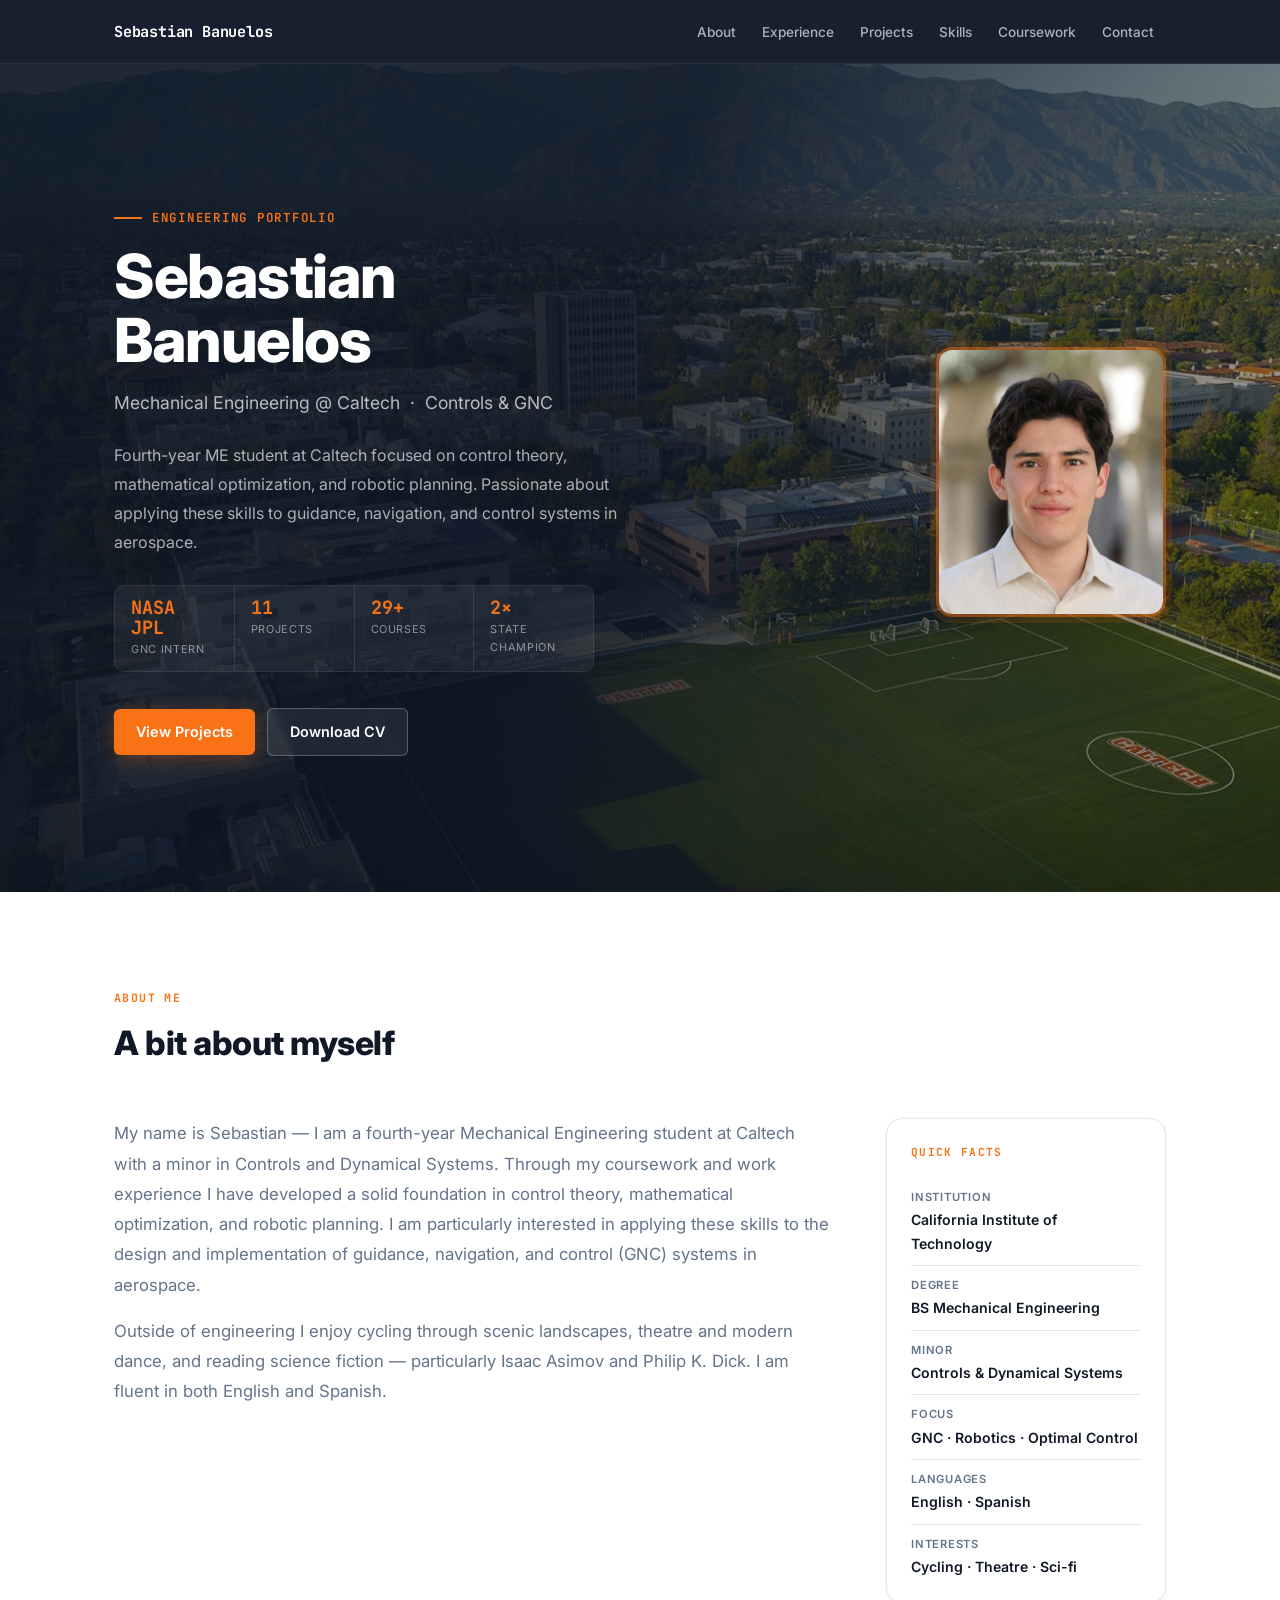
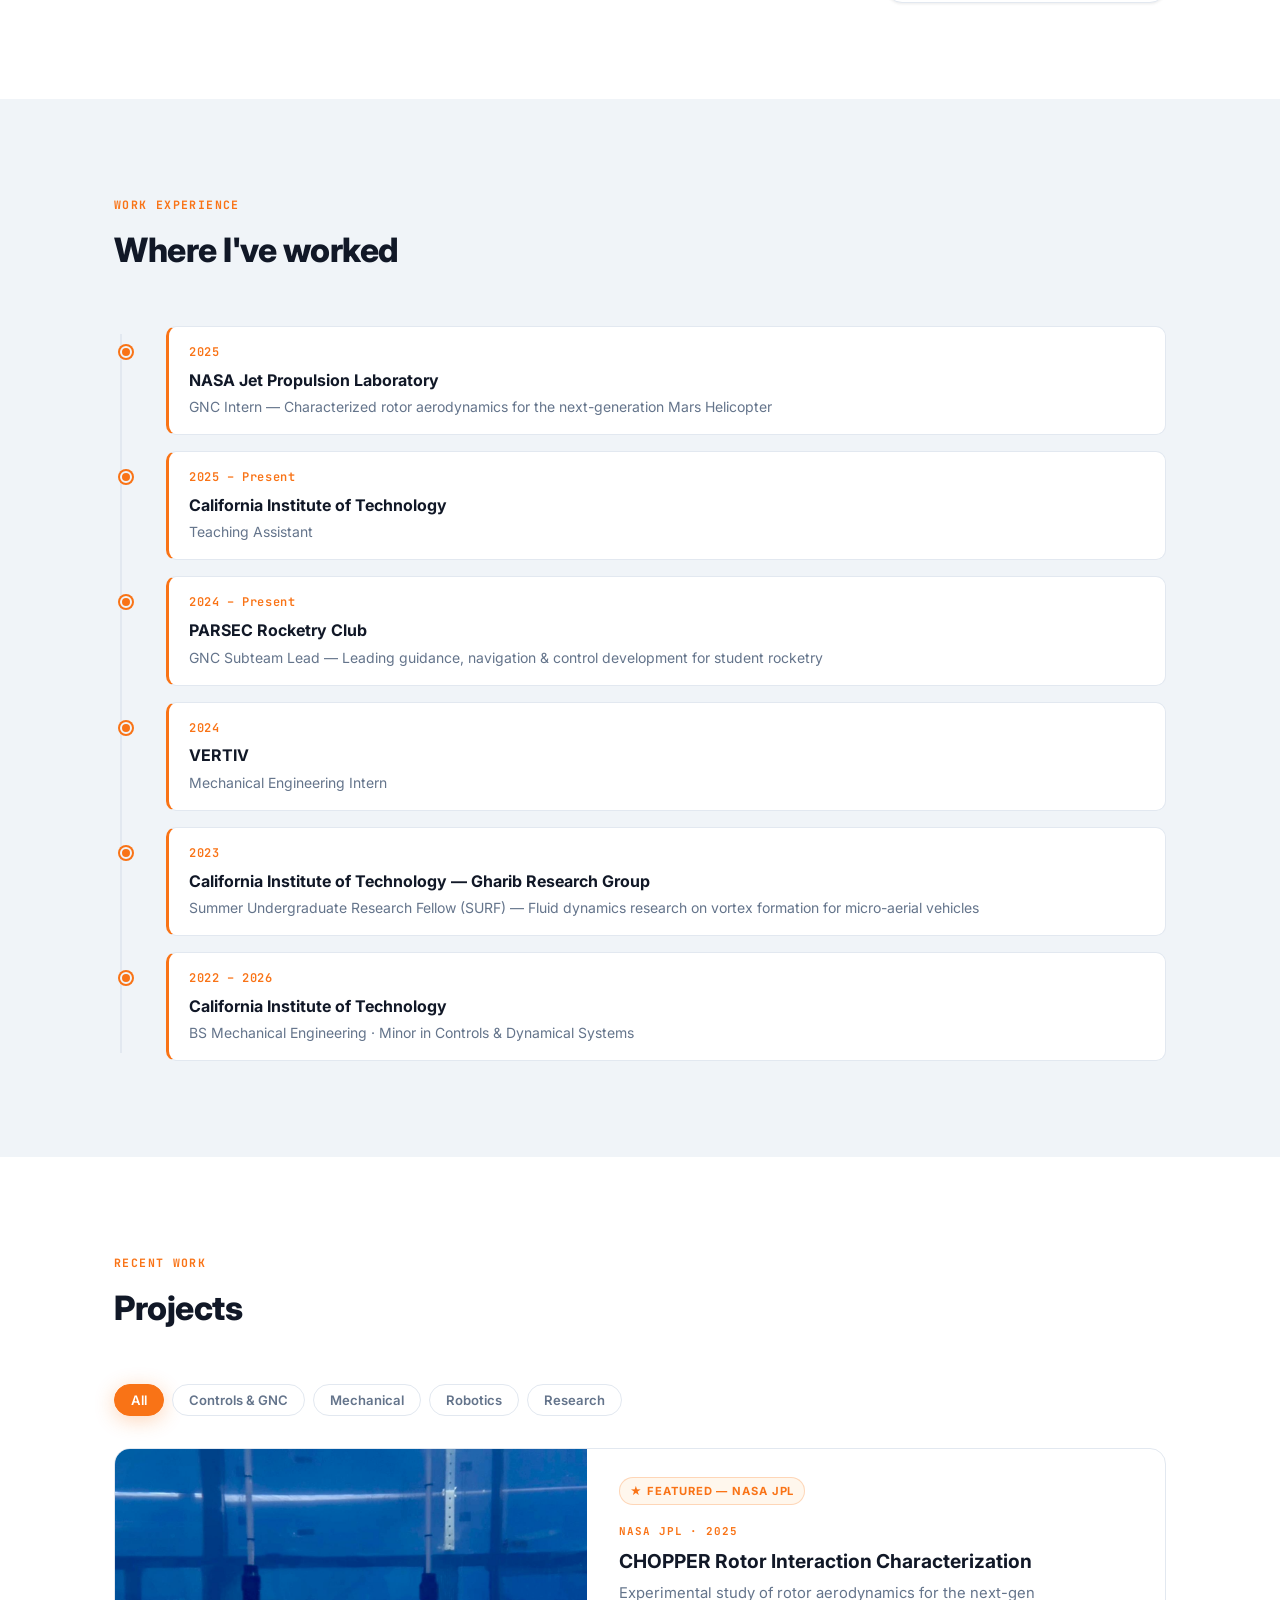
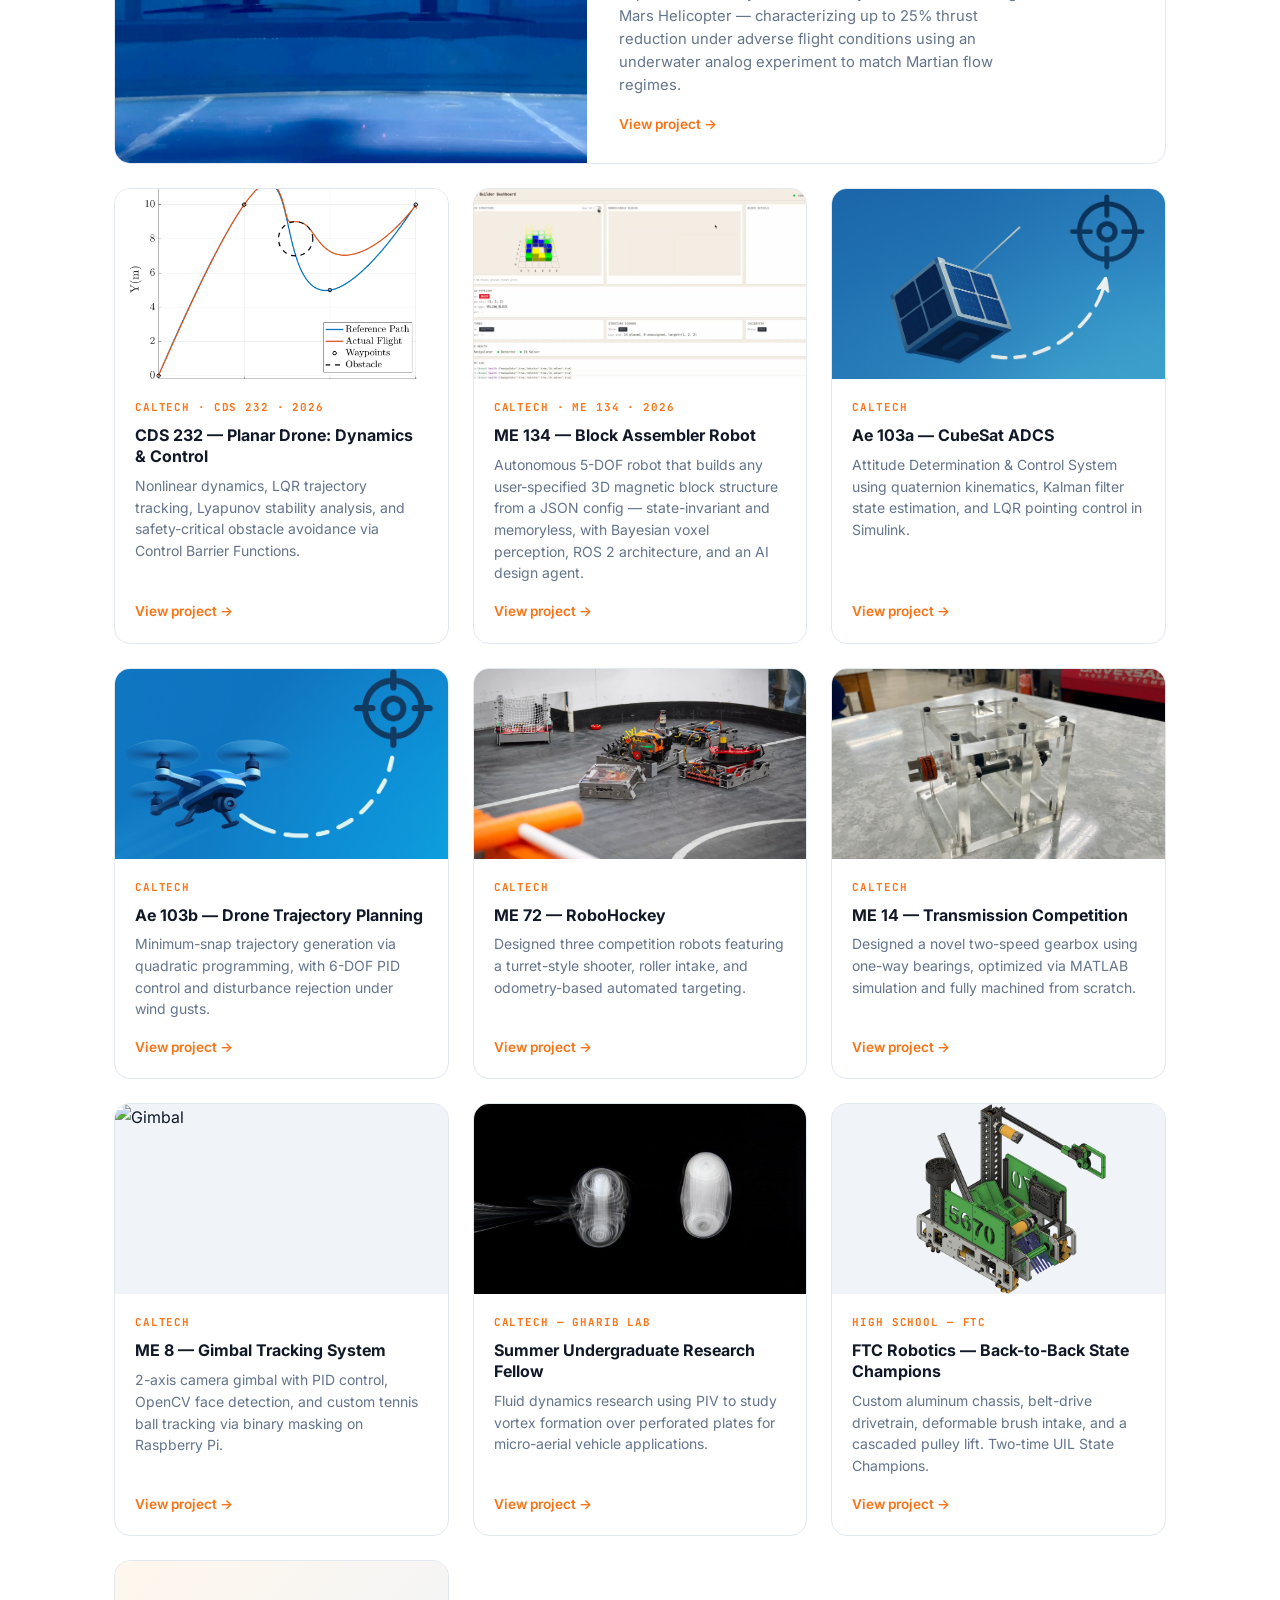
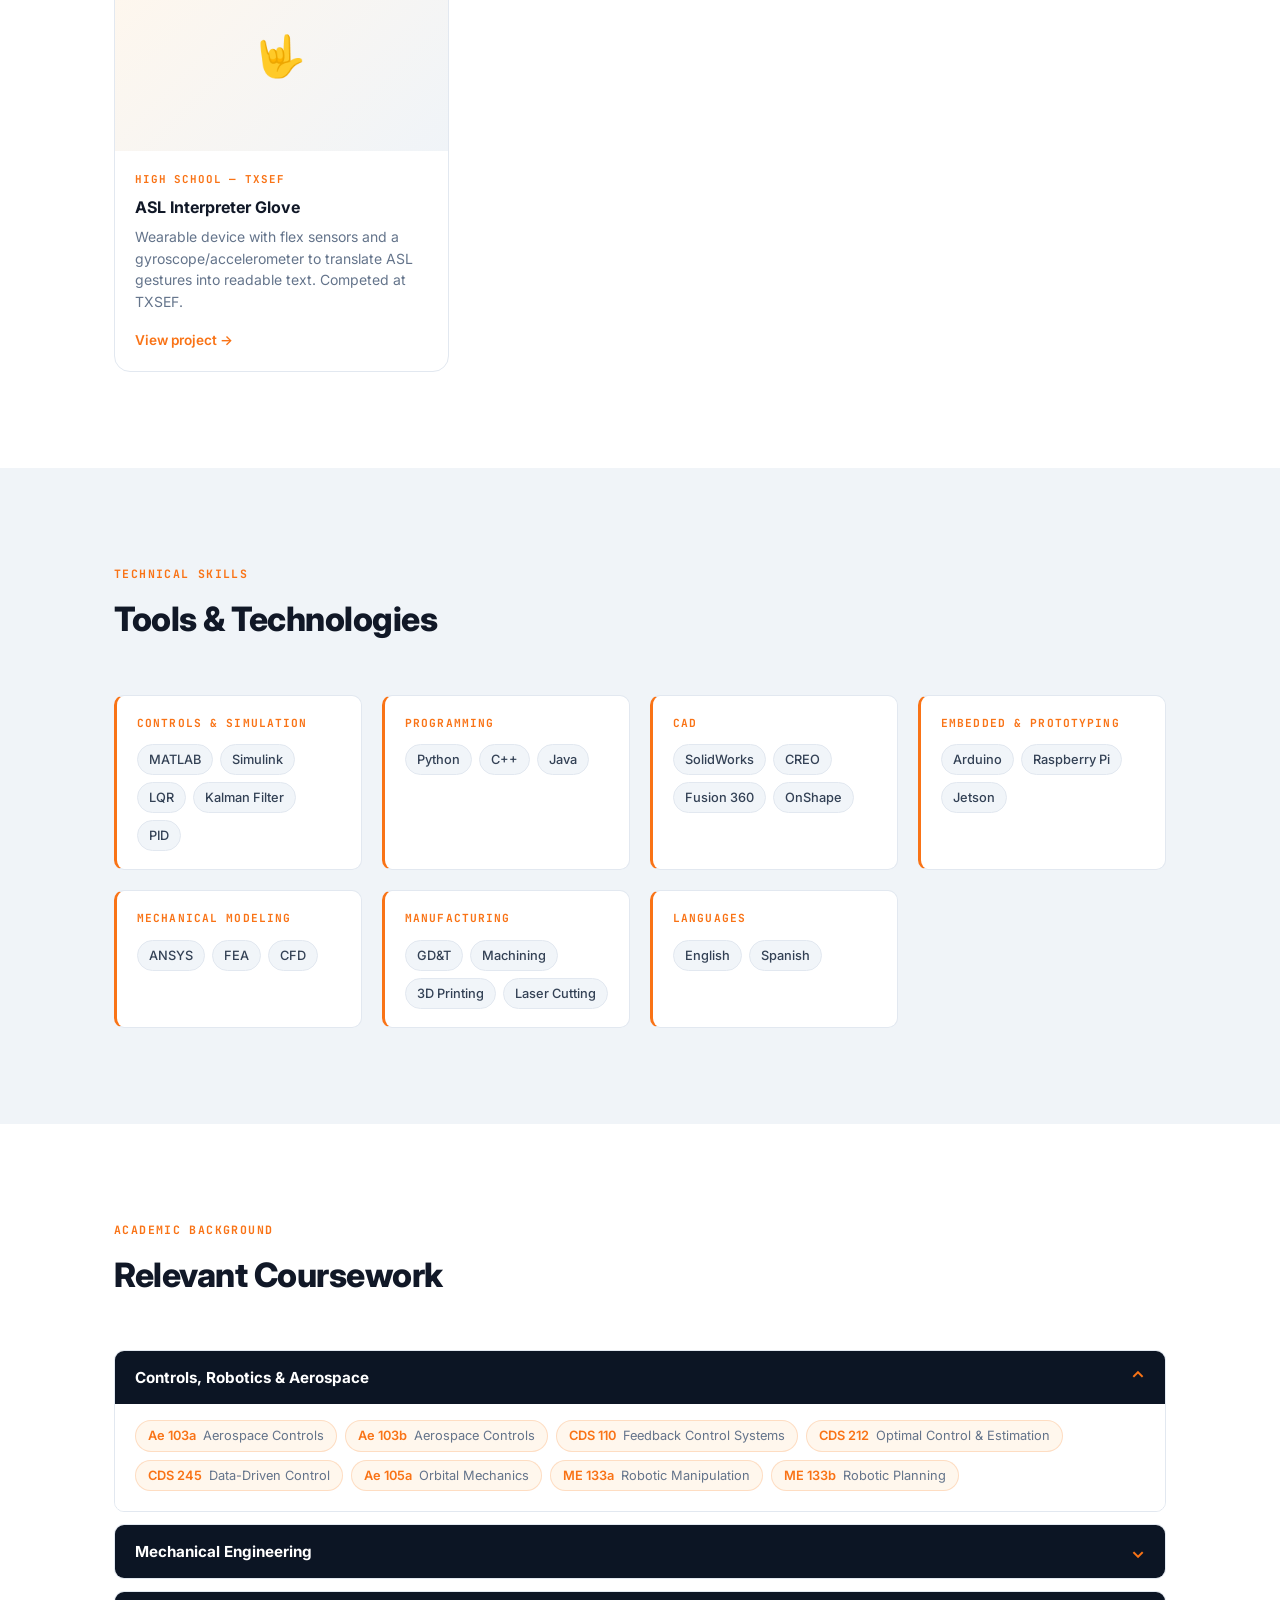
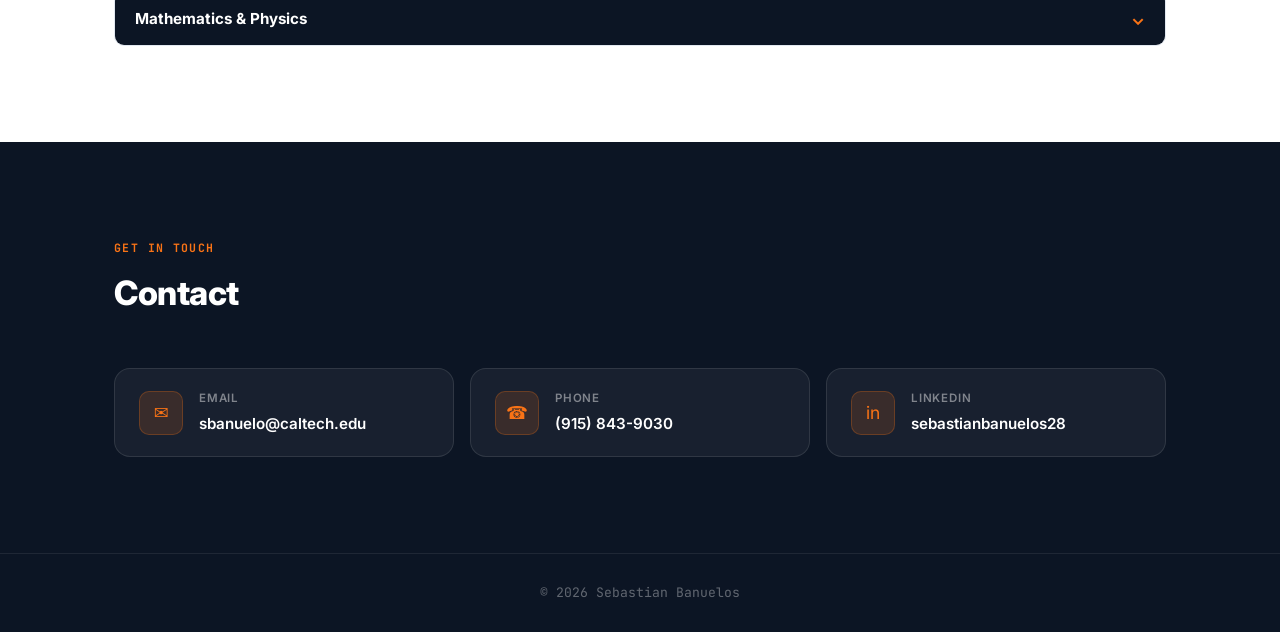
==== index.html @ df79b6dc "initial commit" ====
<!DOCTYPE html>
<html lang="en">
<head>
  <meta charset="UTF-8" />
  <meta name="viewport" content="width=device-width, initial-scale=1.0" />
  <title>Sebastian Banuelos — Engineering Portfolio</title>
  <link rel="preconnect" href="https://fonts.googleapis.com" />
  <link rel="preconnect" href="https://fonts.gstatic.com" crossorigin />
  <link href="https://fonts.googleapis.com/css2?family=Inter:wght@400;500;600;700;800&family=JetBrains+Mono:wght@400;600;700&display=swap" rel="stylesheet" />
  <link rel="stylesheet" href="css/style.css" />
</head>
<body>

  <!-- ======================================================
       NAV
  ======================================================= -->
  <nav class="nav">
    <div class="nav__inner">
      <a href="#hero" class="nav__logo">Sebastian Banuelos</a>
      <ul class="nav__links">
        <li><a href="#about">About</a></li>
        <li><a href="#experience">Experience</a></li>
        <li><a href="#projects">Projects</a></li>
        <li><a href="#skills">Skills</a></li>
        <li><a href="#coursework">Coursework</a></li>
        <li><a href="#contact">Contact</a></li>
      </ul>
      <button class="nav__hamburger" aria-label="Toggle menu">
        <span></span><span></span><span></span>
      </button>
    </div>
  </nav>

  <!-- ======================================================
       HERO
  ======================================================= -->
  <section id="hero" class="hero">
    <div class="container">
      <div class="hero__inner">
        <div class="hero__text">
          <p class="hero__greeting">Engineering Portfolio</p>
          <h1 class="hero__name">Sebastian<br>Banuelos</h1>
          <p class="hero__title">Mechanical Engineering @ Caltech &nbsp;·&nbsp; Controls &amp; GNC</p>
          <p class="hero__bio">
            Fourth-year ME student at Caltech focused on control theory, mathematical
            optimization, and robotic planning. Passionate about applying these skills
            to guidance, navigation, and control systems in aerospace.
          </p>
          <div class="hero__stats">
            <div class="hero__stat">
              <div class="hero__stat-value">NASA JPL</div>
              <div class="hero__stat-label">GNC Intern</div>
            </div>
            <div class="hero__stat">
              <div class="hero__stat-value">11</div>
              <div class="hero__stat-label">Projects</div>
            </div>
            <div class="hero__stat">
              <div class="hero__stat-value">29+</div>
              <div class="hero__stat-label">Courses</div>
            </div>
            <div class="hero__stat">
              <div class="hero__stat-value">2×</div>
              <div class="hero__stat-label">State Champion</div>
            </div>
          </div>
          <div class="hero__actions">
            <a href="#projects" class="btn btn--primary">View Projects</a>
            <a href="assets/Sebastian_Banuelos_CV.pdf" class="btn btn--outline" target="_blank">Download CV</a>
          </div>
        </div>
        <div class="hero__photo">
          <img src="assets/profile.png" alt="Sebastian Banuelos" />
        </div>
      </div>
    </div>
  </section>

  <!-- ======================================================
       ABOUT
  ======================================================= -->
  <section id="about">
    <div class="container">
      <p class="section-label">About Me</p>
      <h2 class="section-title">A bit about myself</h2>
      <div class="about__inner reveal">
        <div class="about__bio">
          <p>
            My name is Sebastian — I am a fourth-year Mechanical Engineering student at
            Caltech with a minor in Controls and Dynamical Systems. Through my coursework
            and work experience I have developed a solid foundation in control theory,
            mathematical optimization, and robotic planning. I am particularly interested
            in applying these skills to the design and implementation of guidance, navigation,
            and control (GNC) systems in aerospace.
          </p>
          <p>
            Outside of engineering I enjoy cycling through scenic landscapes, theatre and
            modern dance, and reading science fiction — particularly Isaac Asimov and Philip K. Dick.
            I am fluent in both English and Spanish.
          </p>
        </div>
        <div class="about__facts">
          <div class="about__facts-title">Quick Facts</div>
          <div class="about__fact">
            <div class="about__fact-label">Institution</div>
            <div class="about__fact-value">California Institute of Technology</div>
          </div>
          <div class="about__fact">
            <div class="about__fact-label">Degree</div>
            <div class="about__fact-value">BS Mechanical Engineering</div>
          </div>
          <div class="about__fact">
            <div class="about__fact-label">Minor</div>
            <div class="about__fact-value">Controls &amp; Dynamical Systems</div>
          </div>
          <div class="about__fact">
            <div class="about__fact-label">Focus</div>
            <div class="about__fact-value">GNC · Robotics · Optimal Control</div>
          </div>
          <div class="about__fact">
            <div class="about__fact-label">Languages</div>
            <div class="about__fact-value">English · Spanish</div>
          </div>
          <div class="about__fact">
            <div class="about__fact-label">Interests</div>
            <div class="about__fact-value">Cycling · Theatre · Sci-fi</div>
          </div>
        </div>
      </div>
    </div>
  </section>

  <!-- ======================================================
       EXPERIENCE
  ======================================================= -->
  <section id="experience">
    <div class="container">
      <p class="section-label">Work Experience</p>
      <h2 class="section-title">Where I've worked</h2>
      <div class="timeline">

        <div class="timeline__item reveal">
          <div class="timeline__dot"></div>
          <div class="timeline__card">
            <div class="timeline__date">2025</div>
            <div class="timeline__company">NASA Jet Propulsion Laboratory</div>
            <div class="timeline__role">GNC Intern — Characterized rotor aerodynamics for the next-generation Mars Helicopter</div>
          </div>
        </div>

        <div class="timeline__item reveal">
          <div class="timeline__dot"></div>
          <div class="timeline__card">
            <div class="timeline__date">2025 – Present</div>
            <div class="timeline__company">California Institute of Technology</div>
            <div class="timeline__role">Teaching Assistant</div>
          </div>
        </div>

        <div class="timeline__item reveal">
          <div class="timeline__dot"></div>
          <div class="timeline__card">
            <div class="timeline__date">2024 – Present</div>
            <div class="timeline__company">PARSEC Rocketry Club</div>
            <div class="timeline__role">GNC Subteam Lead — Leading guidance, navigation &amp; control development for student rocketry</div>
          </div>
        </div>

        <div class="timeline__item reveal">
          <div class="timeline__dot"></div>
          <div class="timeline__card">
            <div class="timeline__date">2024</div>
            <div class="timeline__company">VERTIV</div>
            <div class="timeline__role">Mechanical Engineering Intern</div>
          </div>
        </div>

        <div class="timeline__item reveal">
          <div class="timeline__dot"></div>
          <div class="timeline__card">
            <div class="timeline__date">2023</div>
            <div class="timeline__company">California Institute of Technology — Gharib Research Group</div>
            <div class="timeline__role">Summer Undergraduate Research Fellow (SURF) — Fluid dynamics research on vortex formation for micro-aerial vehicles</div>
          </div>
        </div>

        <div class="timeline__item reveal">
          <div class="timeline__dot"></div>
          <div class="timeline__card">
            <div class="timeline__date">2022 – 2026</div>
            <div class="timeline__company">California Institute of Technology</div>
            <div class="timeline__role">BS Mechanical Engineering · Minor in Controls &amp; Dynamical Systems</div>
          </div>
        </div>

      </div>
    </div>
  </section>

  <!-- ======================================================
       PROJECTS
  ======================================================= -->
  <section id="projects">
    <div class="container">
      <p class="section-label">Recent Work</p>
      <h2 class="section-title">Projects</h2>

      <div class="tabs">
        <button class="tab-btn active" data-filter="all">All</button>
        <button class="tab-btn" data-filter="controls">Controls &amp; GNC</button>
        <button class="tab-btn" data-filter="mechanical">Mechanical</button>
        <button class="tab-btn" data-filter="robotics">Robotics</button>
        <button class="tab-btn" data-filter="research">Research</button>
      </div>

      <div class="projects-grid">

        <!-- Featured -->
        <a href="projects/chopper.html" class="card card--featured reveal" data-category="controls">
          <img class="card__cover" src="assets/projects/chopper/WhatsApp_Image_2025-10-01_at_7.41.45_PM.jpeg" alt="CHOPPER" />
          <div class="card__body">
            <div class="card__badge">★ Featured — NASA JPL</div>
            <span class="card__tag">NASA JPL · 2025</span>
            <div class="card__title">CHOPPER Rotor Interaction Characterization</div>
            <div class="card__desc">Experimental study of rotor aerodynamics for the next-gen Mars Helicopter — characterizing up to 25% thrust reduction under adverse flight conditions using an underwater analog experiment to match Martian flow regimes.</div>
            <div class="card__arrow">View project →</div>
          </div>
        </a>

        <a href="projects/cds232.html" class="card reveal" data-category="controls">
          <img class="card__cover" src="assets/CDS%20232%20Report/figures/cp4/Barrier1.png" alt="CBF Obstacle Avoidance" />
          <div class="card__body">
            <span class="card__tag">Caltech · CDS 232 · 2026</span>
            <div class="card__title">CDS 232 — Planar Drone: Dynamics &amp; Control</div>
            <div class="card__desc">Nonlinear dynamics, LQR trajectory tracking, Lyapunov stability analysis, and safety-critical obstacle avoidance via Control Barrier Functions.</div>
            <div class="card__arrow">View project →</div>
          </div>
        </a>

        <a href="projects/me134.html" class="card reveal" data-category="controls robotics">
          <img class="card__cover" src="assets/projects/me134/dashboard.png" alt="Block Assembler Robot" />
          <div class="card__body">
            <span class="card__tag">Caltech · ME 134 · 2026</span>
            <div class="card__title">ME 134 — Block Assembler Robot</div>
            <div class="card__desc">Autonomous 5-DOF robot that builds any user-specified 3D magnetic block structure from a JSON config — state-invariant and memoryless, with Bayesian voxel perception, ROS 2 architecture, and an AI design agent.</div>
            <div class="card__arrow">View project →</div>
          </div>
        </a>

        <a href="projects/ae103a.html" class="card reveal" data-category="controls">
          <img class="card__cover" src="assets/projects/ae103a/image.png" alt="CubeSat ADCS" />
          <div class="card__body">
            <span class="card__tag">Caltech</span>
            <div class="card__title">Ae 103a — CubeSat ADCS</div>
            <div class="card__desc">Attitude Determination &amp; Control System using quaternion kinematics, Kalman filter state estimation, and LQR pointing control in Simulink.</div>
            <div class="card__arrow">View project →</div>
          </div>
        </a>

        <a href="projects/ae103b.html" class="card reveal" data-category="controls">
          <img class="card__cover" src="assets/projects/ae103b/image.png" alt="Drone Trajectory" />
          <div class="card__body">
            <span class="card__tag">Caltech</span>
            <div class="card__title">Ae 103b — Drone Trajectory Planning</div>
            <div class="card__desc">Minimum-snap trajectory generation via quadratic programming, with 6-DOF PID control and disturbance rejection under wind gusts.</div>
            <div class="card__arrow">View project →</div>
          </div>
        </a>

        <a href="projects/me72.html" class="card reveal" data-category="mechanical robotics">
          <img class="card__cover" src="assets/projects/me72/image.png" alt="RoboHockey" />
          <div class="card__body">
            <span class="card__tag">Caltech</span>
            <div class="card__title">ME 72 — RoboHockey</div>
            <div class="card__desc">Designed three competition robots featuring a turret-style shooter, roller intake, and odometry-based automated targeting.</div>
            <div class="card__arrow">View project →</div>
          </div>
        </a>

        <a href="projects/me14.html" class="card reveal" data-category="mechanical">
          <img class="card__cover" src="assets/projects/me14/WhatsApp_Image_2024-09-26_at_7.17.38_PM.jpeg" alt="Transmission" />
          <div class="card__body">
            <span class="card__tag">Caltech</span>
            <div class="card__title">ME 14 — Transmission Competition</div>
            <div class="card__desc">Designed a novel two-speed gearbox using one-way bearings, optimized via MATLAB simulation and fully machined from scratch.</div>
            <div class="card__arrow">View project →</div>
          </div>
        </a>

        <a href="projects/me8.html" class="card reveal" data-category="robotics controls">
          <img class="card__cover" src="assets/projects/me8/image.png" alt="Gimbal" />
          <div class="card__body">
            <span class="card__tag">Caltech</span>
            <div class="card__title">ME 8 — Gimbal Tracking System</div>
            <div class="card__desc">2-axis camera gimbal with PID control, OpenCV face detection, and custom tennis ball tracking via binary masking on Raspberry Pi.</div>
            <div class="card__arrow">View project →</div>
          </div>
        </a>

        <a href="projects/surf.html" class="card reveal" data-category="research controls">
          <img class="card__cover" src="assets/projects/surf/image.png" alt="SURF" />
          <div class="card__body">
            <span class="card__tag">Caltech — Gharib Lab</span>
            <div class="card__title">Summer Undergraduate Research Fellow</div>
            <div class="card__desc">Fluid dynamics research using PIV to study vortex formation over perforated plates for micro-aerial vehicle applications.</div>
            <div class="card__arrow">View project →</div>
          </div>
        </a>

        <a href="projects/ftc.html" class="card reveal" data-category="robotics">
          <img class="card__cover" src="assets/projects/ftc/image.png" alt="FTC Robotics" />
          <div class="card__body">
            <span class="card__tag">High School — FTC</span>
            <div class="card__title">FTC Robotics — Back-to-Back State Champions</div>
            <div class="card__desc">Custom aluminum chassis, belt-drive drivetrain, deformable brush intake, and a cascaded pulley lift. Two-time UIL State Champions.</div>
            <div class="card__arrow">View project →</div>
          </div>
        </a>

        <a href="projects/asl.html" class="card reveal" data-category="robotics research">
          <div class="card__cover--placeholder">🤟</div>
          <div class="card__body">
            <span class="card__tag">High School — TXSEF</span>
            <div class="card__title">ASL Interpreter Glove</div>
            <div class="card__desc">Wearable device with flex sensors and a gyroscope/accelerometer to translate ASL gestures into readable text. Competed at TXSEF.</div>
            <div class="card__arrow">View project →</div>
          </div>
        </a>

      </div>
    </div>
  </section>

  <!-- ======================================================
       SKILLS
  ======================================================= -->
  <section id="skills">
    <div class="container">
      <p class="section-label">Technical Skills</p>
      <h2 class="section-title">Tools &amp; Technologies</h2>
      <div class="skills-grid">

        <div class="skill-group reveal">
          <div class="skill-group__title">Controls &amp; Simulation</div>
          <div class="tags">
            <span class="tag">MATLAB</span>
            <span class="tag">Simulink</span>
            <span class="tag">LQR</span>
            <span class="tag">Kalman Filter</span>
            <span class="tag">PID</span>
          </div>
        </div>

        <div class="skill-group reveal">
          <div class="skill-group__title">Programming</div>
          <div class="tags">
            <span class="tag">Python</span>
            <span class="tag">C++</span>
            <span class="tag">Java</span>
          </div>
        </div>

        <div class="skill-group reveal">
          <div class="skill-group__title">CAD</div>
          <div class="tags">
            <span class="tag">SolidWorks</span>
            <span class="tag">CREO</span>
            <span class="tag">Fusion 360</span>
            <span class="tag">OnShape</span>
          </div>
        </div>

        <div class="skill-group reveal">
          <div class="skill-group__title">Embedded &amp; Prototyping</div>
          <div class="tags">
            <span class="tag">Arduino</span>
            <span class="tag">Raspberry Pi</span>
            <span class="tag">Jetson</span>
          </div>
        </div>

        <div class="skill-group reveal">
          <div class="skill-group__title">Mechanical Modeling</div>
          <div class="tags">
            <span class="tag">ANSYS</span>
            <span class="tag">FEA</span>
            <span class="tag">CFD</span>
          </div>
        </div>

        <div class="skill-group reveal">
          <div class="skill-group__title">Manufacturing</div>
          <div class="tags">
            <span class="tag">GD&amp;T</span>
            <span class="tag">Machining</span>
            <span class="tag">3D Printing</span>
            <span class="tag">Laser Cutting</span>
          </div>
        </div>

        <div class="skill-group reveal">
          <div class="skill-group__title">Languages</div>
          <div class="tags">
            <span class="tag">English</span>
            <span class="tag">Spanish</span>
          </div>
        </div>

      </div>
    </div>
  </section>

  <!-- ======================================================
       COURSEWORK
  ======================================================= -->
  <section id="coursework">
    <div class="container">
      <p class="section-label">Academic Background</p>
      <h2 class="section-title">Relevant Coursework</h2>
      <div class="accordion reveal">

        <div class="accordion__item open">
          <button class="accordion__header">
            Controls, Robotics &amp; Aerospace
            <span class="accordion__icon">&#8964;</span>
          </button>
          <div class="accordion__body">
            <div class="accordion__content">
              <span class="course-pill">Ae 103a <span>Aerospace Controls</span></span>
              <span class="course-pill">Ae 103b <span>Aerospace Controls</span></span>
              <span class="course-pill">CDS 110 <span>Feedback Control Systems</span></span>
              <span class="course-pill">CDS 212 <span>Optimal Control &amp; Estimation</span></span>
              <span class="course-pill">CDS 245 <span>Data-Driven Control</span></span>
              <span class="course-pill">Ae 105a <span>Orbital Mechanics</span></span>
              <span class="course-pill">ME 133a <span>Robotic Manipulation</span></span>
              <span class="course-pill">ME 133b <span>Robotic Planning</span></span>
            </div>
          </div>
        </div>

        <div class="accordion__item">
          <button class="accordion__header">
            Mechanical Engineering
            <span class="accordion__icon">&#8964;</span>
          </button>
          <div class="accordion__body">
            <div class="accordion__content">
              <span class="course-pill">ME 11a <span>Heat Transfer</span></span>
              <span class="course-pill">ME 11b <span>Heat Transfer</span></span>
              <span class="course-pill">ME 11c <span>Fluid Mechanics</span></span>
              <span class="course-pill">ME 12a <span>Statics</span></span>
              <span class="course-pill">ME 12b <span>Mechanics of Materials</span></span>
              <span class="course-pill">ME 12c <span>Dynamics</span></span>
              <span class="course-pill">ME 40 <span>Dimensional &amp; Data Analysis</span></span>
              <span class="course-pill">ME 50a <span>Modeling — FEA</span></span>
              <span class="course-pill">ME 50b <span>Modeling — CFD</span></span>
            </div>
          </div>
        </div>

        <div class="accordion__item">
          <button class="accordion__header">
            Mathematics &amp; Physics
            <span class="accordion__icon">&#8964;</span>
          </button>
          <div class="accordion__body">
            <div class="accordion__content">
              <span class="course-pill">Ma 1a <span>Calculus</span></span>
              <span class="course-pill">Ma 1b <span>Linear Algebra</span></span>
              <span class="course-pill">Ma 1c <span>Multivariable Calculus</span></span>
              <span class="course-pill">Ma 2 <span>Differential Equations</span></span>
              <span class="course-pill">ACM 95a <span>Complex Analysis</span></span>
              <span class="course-pill">ACM 95b <span>Partial Differential Equations</span></span>
              <span class="course-pill">ACM 116 <span>Probability Models</span></span>
              <span class="course-pill">Ph 1a <span>Classical Mechanics</span></span>
              <span class="course-pill">Ph 1b <span>Electricity &amp; Magnetism</span></span>
              <span class="course-pill">Ph 1c <span>Relativity</span></span>
              <span class="course-pill">Ph 2a <span>Waves &amp; Oscillations</span></span>
              <span class="course-pill">Ph 2b <span>Quantum Mechanics</span></span>
            </div>
          </div>
        </div>

      </div>
    </div>
  </section>

  <!-- ======================================================
       CONTACT
  ======================================================= -->
  <section id="contact" class="section--dark">
    <div class="container">
      <p class="section-label">Get In Touch</p>
      <h2 class="section-title">Contact</h2>
      <div class="contact-grid reveal">
        <a class="contact-card" href="mailto:sbanuelo@caltech.edu">
          <div class="contact-card__icon">✉</div>
          <div>
            <div class="contact-card__label">Email</div>
            <div class="contact-card__value">sbanuelo@caltech.edu</div>
          </div>
        </a>
        <a class="contact-card" href="tel:+19158439030">
          <div class="contact-card__icon">☎</div>
          <div>
            <div class="contact-card__label">Phone</div>
            <div class="contact-card__value">(915) 843-9030</div>
          </div>
        </a>
        <a class="contact-card" href="https://www.linkedin.com/in/sebastianbanuelos28/" target="_blank">
          <div class="contact-card__icon">in</div>
          <div>
            <div class="contact-card__label">LinkedIn</div>
            <div class="contact-card__value">sebastianbanuelos28</div>
          </div>
        </a>
      </div>
    </div>
  </section>

  <!-- ======================================================
       FOOTER
  ======================================================= -->
  <footer class="footer">
    <div class="container">
      <p>© 2026 Sebastian Banuelos</p>
    </div>
  </footer>

  <script src="js/main.js"></script>
</body>
</html>
---- css/style.css ----
/* ============================================================
   DESIGN TOKENS
   ============================================================ */
:root {
  --color-bg:        #ffffff;
  --color-surface:   #f0f4f8;
  --color-border:    #e2e8f0;
  --color-text:      #111827;
  --color-muted:     #64748b;
  --color-accent:    #f97316;
  --color-accent-bg: #fff7ed;
  --color-accent-dark: #ea6c00;
  --color-tag-bg:    #f1f5f9;
  --color-tag-text:  #334155;
  --color-navy:      #0c1524;
  --color-navy-mid:  #1a2744;

  --font-sans: 'Inter', system-ui, -apple-system, sans-serif;
  --font-mono: 'JetBrains Mono', 'Fira Code', 'Courier New', monospace;

  --radius-sm: 6px;
  --radius-md: 10px;
  --radius-lg: 16px;

  --shadow-sm: 0 1px 3px rgba(0,0,0,.08);
  --shadow-md: 0 4px 16px rgba(0,0,0,.10);
  --shadow-lg: 0 8px 32px rgba(0,0,0,.15);
  --shadow-orange: 0 4px 20px rgba(249,115,22,.3);

  --nav-h: 64px;
  --max-w: 1100px;
  --section-gap: 96px;
}

/* ============================================================
   RESET & BASE
   ============================================================ */
*, *::before, *::after { box-sizing: border-box; margin: 0; padding: 0; }

html { scroll-behavior: smooth; scroll-padding-top: var(--nav-h); }

body {
  font-family: var(--font-sans);
  background: var(--color-bg);
  color: var(--color-text);
  line-height: 1.65;
  -webkit-font-smoothing: antialiased;
}

a { color: var(--color-accent); text-decoration: none; }
a:hover { text-decoration: underline; }
img { max-width: 100%; display: block; }
ul { list-style: none; }

/* ============================================================
   NAV
   ============================================================ */
.nav {
  position: sticky;
  top: 0;
  z-index: 100;
  height: var(--nav-h);
  background: rgba(12,21,36,.95);
  backdrop-filter: blur(12px);
  -webkit-backdrop-filter: blur(12px);
  border-bottom: 1px solid rgba(255,255,255,.08);
  display: flex;
  align-items: center;
}

.nav__inner {
  max-width: var(--max-w);
  margin: 0 auto;
  padding: 0 24px;
  width: 100%;
  display: flex;
  align-items: center;
  justify-content: space-between;
}

.nav__logo {
  font-family: var(--font-mono);
  font-weight: 700;
  font-size: .95rem;
  color: #fff;
  letter-spacing: -.2px;
}
.nav__logo:hover { text-decoration: none; color: var(--color-accent); }

.nav__links {
  display: flex;
  gap: 2px;
  align-items: center;
}

.nav__links a {
  font-size: .85rem;
  font-weight: 500;
  color: rgba(255,255,255,.65);
  padding: 6px 12px;
  border-radius: var(--radius-sm);
  transition: color .15s, background .15s;
}

.nav__links a:hover,
.nav__links a.active {
  color: var(--color-accent);
  background: rgba(249,115,22,.12);
  text-decoration: none;
}

.nav__hamburger {
  display: none;
  flex-direction: column;
  gap: 5px;
  cursor: pointer;
  padding: 4px;
  background: none;
  border: none;
}
.nav__hamburger span {
  display: block;
  width: 22px;
  height: 2px;
  background: #fff;
  border-radius: 2px;
  transition: transform .25s, opacity .25s;
}

/* ============================================================
   LAYOUT UTILITIES
   ============================================================ */
.container {
  max-width: var(--max-w);
  margin: 0 auto;
  padding: 0 24px;
}

section { padding: var(--section-gap) 0; }
section:nth-child(even) { background-color: var(--color-surface); }

.section-label {
  font-family: var(--font-mono);
  font-size: .72rem;
  font-weight: 700;
  letter-spacing: .12em;
  text-transform: uppercase;
  color: var(--color-accent);
  margin-bottom: 8px;
}

.section-title {
  font-size: clamp(1.6rem, 3vw, 2.1rem);
  font-weight: 800;
  letter-spacing: -.5px;
  color: var(--color-text);
  margin-bottom: 48px;
}

/* fade-in on scroll */
.reveal {
  opacity: 0;
  transform: translateY(20px);
  transition: opacity .5s ease, transform .5s ease;
}
.reveal.visible {
  opacity: 1;
  transform: none;
}

/* ============================================================
   HERO
   ============================================================ */
.hero {
  position: relative;
  min-height: 92vh;
  display: flex;
  align-items: center;
  background-image: url('../assets/caltech-campus.jpg');
  background-size: cover;
  background-position: center 38%;
  padding: 80px 0 72px;
  overflow: hidden;
}

/* dark gradient overlay */
.hero::before {
  content: '';
  position: absolute;
  inset: 0;
  background: linear-gradient(
    110deg,
    rgba(12,21,36,.90) 45%,
    rgba(12,21,36,.55) 75%,
    rgba(12,21,36,.30) 100%
  );
  z-index: 0;
}

.hero .container { position: relative; z-index: 1; width: 100%; }

.hero__inner {
  display: flex;
  align-items: center;
  gap: 64px;
}

.hero__text { flex: 1; }

.hero__greeting {
  font-family: var(--font-mono);
  font-size: .78rem;
  font-weight: 600;
  color: var(--color-accent);
  letter-spacing: .14em;
  text-transform: uppercase;
  margin-bottom: 16px;
  display: flex;
  align-items: center;
  gap: 10px;
}
.hero__greeting::before {
  content: '';
  display: inline-block;
  width: 28px;
  height: 2px;
  background: var(--color-accent);
  flex-shrink: 0;
}

.hero__name {
  font-size: clamp(2.4rem, 5.5vw, 3.8rem);
  font-weight: 800;
  letter-spacing: -1.5px;
  line-height: 1.05;
  margin-bottom: 16px;
  color: #fff;
}

.hero__title {
  font-size: 1.1rem;
  color: rgba(255,255,255,.7);
  margin-bottom: 24px;
  font-weight: 400;
}

.hero__bio {
  font-size: 1rem;
  color: rgba(255,255,255,.65);
  max-width: 520px;
  margin-bottom: 28px;
  line-height: 1.8;
}

/* stat strip */
.hero__stats {
  display: flex;
  flex-wrap: wrap;
  gap: 0;
  margin-bottom: 36px;
  border: 1px solid rgba(255,255,255,.12);
  border-radius: var(--radius-md);
  overflow: hidden;
  max-width: 480px;
}

.hero__stat {
  flex: 1;
  min-width: 110px;
  padding: 12px 16px;
  border-right: 1px solid rgba(255,255,255,.1);
  background: rgba(255,255,255,.05);
}
.hero__stat:last-child { border-right: none; }

.hero__stat-value {
  font-family: var(--font-mono);
  font-size: 1.15rem;
  font-weight: 700;
  color: var(--color-accent);
  line-height: 1.1;
}

.hero__stat-label {
  font-size: .68rem;
  color: rgba(255,255,255,.5);
  text-transform: uppercase;
  letter-spacing: .06em;
  margin-top: 3px;
}

.hero__actions {
  display: flex;
  gap: 12px;
  flex-wrap: wrap;
  align-items: center;
}

.btn {
  display: inline-flex;
  align-items: center;
  gap: 6px;
  padding: 11px 22px;
  border-radius: var(--radius-sm);
  font-size: .9rem;
  font-weight: 600;
  transition: background .15s, transform .15s, box-shadow .15s;
  cursor: pointer;
  border: none;
}
.btn:hover { text-decoration: none; transform: translateY(-1px); }

.btn--primary {
  background: var(--color-accent);
  color: #fff;
  box-shadow: var(--shadow-orange);
}
.btn--primary:hover { background: var(--color-accent-dark); box-shadow: 0 6px 24px rgba(249,115,22,.4); }

.btn--outline {
  background: rgba(255,255,255,.08);
  color: #fff;
  border: 1.5px solid rgba(255,255,255,.25);
  backdrop-filter: blur(4px);
}
.btn--outline:hover { background: rgba(255,255,255,.15); border-color: rgba(255,255,255,.4); }

/* hero photo */
.hero__photo {
  flex-shrink: 0;
  width: 230px;
  height: 270px;
  border-radius: var(--radius-lg);
  overflow: hidden;
  border: 3px solid rgba(249,115,22,.5);
  box-shadow: 0 0 0 6px rgba(249,115,22,.12), var(--shadow-lg);
}
.hero__photo img {
  width: 100%;
  height: 100%;
  object-fit: cover;
  object-position: center top;
}

/* ============================================================
   ABOUT — two column
   ============================================================ */
.about__inner {
  display: flex;
  gap: 56px;
  align-items: flex-start;
}

.about__bio {
  flex: 1;
}

.about__bio p {
  font-size: 1.05rem;
  line-height: 1.8;
  color: var(--color-muted);
  margin-bottom: 16px;
}
.about__bio p:last-child { margin-bottom: 0; }

.about__facts {
  flex-shrink: 0;
  width: 280px;
  background: var(--color-bg);
  border: 1px solid var(--color-border);
  border-radius: var(--radius-lg);
  padding: 24px;
  box-shadow: var(--shadow-sm);
}

.about__facts-title {
  font-family: var(--font-mono);
  font-size: .7rem;
  font-weight: 700;
  letter-spacing: .12em;
  text-transform: uppercase;
  color: var(--color-accent);
  margin-bottom: 16px;
}

.about__fact {
  display: flex;
  flex-direction: column;
  padding: 10px 0;
  border-bottom: 1px solid var(--color-border);
}
.about__fact:last-child { border-bottom: none; padding-bottom: 0; }

.about__fact-label {
  font-size: .7rem;
  text-transform: uppercase;
  letter-spacing: .07em;
  color: var(--color-muted);
  font-weight: 600;
  margin-bottom: 2px;
}

.about__fact-value {
  font-size: .88rem;
  font-weight: 600;
  color: var(--color-text);
}

/* ============================================================
   EXPERIENCE TIMELINE
   ============================================================ */
.timeline {
  display: flex;
  flex-direction: column;
  gap: 0;
  position: relative;
  padding-left: 28px;
}

.timeline::before {
  content: '';
  position: absolute;
  left: 6px;
  top: 8px;
  bottom: 8px;
  width: 2px;
  background: var(--color-border);
}

.timeline__item {
  position: relative;
  padding: 0 0 0 24px;
  margin-bottom: 0;
}
.timeline__item:last-child .timeline__card { margin-bottom: 0; }

.timeline__dot {
  position: absolute;
  left: -22px;
  top: 20px;
  width: 12px;
  height: 12px;
  border-radius: 50%;
  background: var(--color-accent);
  border: 2px solid var(--color-bg);
  box-shadow: 0 0 0 2px var(--color-accent);
}

/* on surface sections the dot border matches */
section:nth-child(even) .timeline__dot { border-color: var(--color-surface); }

.timeline__card {
  background: var(--color-bg);
  border: 1px solid var(--color-border);
  border-radius: var(--radius-md);
  padding: 16px 20px;
  margin-bottom: 16px;
  border-left: 3px solid var(--color-accent);
}

.timeline__date {
  font-family: var(--font-mono);
  font-size: .75rem;
  font-weight: 600;
  color: var(--color-accent);
  letter-spacing: .05em;
  margin-bottom: 4px;
}

.timeline__company {
  font-size: 1rem;
  font-weight: 700;
  color: var(--color-text);
}

.timeline__role {
  font-size: .875rem;
  color: var(--color-muted);
  margin-top: 2px;
}

/* ============================================================
   PROJECT TABS
   ============================================================ */
.tabs {
  display: flex;
  flex-wrap: wrap;
  gap: 8px;
  margin-bottom: 32px;
}

.tab-btn {
  font-family: var(--font-sans);
  font-size: .82rem;
  font-weight: 600;
  padding: 7px 16px;
  border-radius: 999px;
  border: 1.5px solid var(--color-border);
  background: var(--color-bg);
  color: var(--color-muted);
  cursor: pointer;
  transition: all .15s;
}

.tab-btn:hover {
  border-color: var(--color-accent);
  color: var(--color-accent);
}

.tab-btn.active {
  background: var(--color-accent);
  border-color: var(--color-accent);
  color: #fff;
  box-shadow: var(--shadow-orange);
}

/* ============================================================
   PROJECTS GRID
   ============================================================ */
.projects-grid {
  display: grid;
  grid-template-columns: repeat(auto-fill, minmax(300px, 1fr));
  gap: 24px;
}

.card {
  background: var(--color-bg);
  border: 1px solid var(--color-border);
  border-radius: var(--radius-lg);
  overflow: hidden;
  display: flex;
  flex-direction: column;
  transition: transform .2s, box-shadow .2s, border-color .2s;
  text-decoration: none;
  color: inherit;
}

.card:hover {
  transform: translateY(-4px);
  box-shadow: var(--shadow-lg);
  border-color: rgba(249,115,22,.3);
  text-decoration: none;
}

.card.hidden { display: none; }

/* Featured card — horizontal, full width */
.card--featured {
  grid-column: 1 / -1;
  flex-direction: row;
  min-height: 240px;
}

.card--featured .card__cover {
  width: 45%;
  height: auto;
  flex-shrink: 0;
}

.card--featured .card__body {
  padding: 28px 32px;
  justify-content: center;
}

.card--featured .card__title {
  font-size: 1.2rem;
}

.card--featured .card__desc {
  font-size: .925rem;
  max-width: 420px;
}

.card--featured .card__badge {
  display: inline-flex;
  align-items: center;
  gap: 6px;
  background: var(--color-accent-bg);
  border: 1px solid rgba(249,115,22,.25);
  color: var(--color-accent);
  font-size: .7rem;
  font-weight: 700;
  letter-spacing: .08em;
  text-transform: uppercase;
  padding: 4px 10px;
  border-radius: 999px;
  margin-bottom: 10px;
  width: fit-content;
}

.card__cover {
  width: 100%;
  height: 190px;
  object-fit: cover;
  background: var(--color-surface);
}

.card__cover--placeholder {
  height: 190px;
  background: linear-gradient(135deg, var(--color-accent-bg), var(--color-surface));
  display: flex;
  align-items: center;
  justify-content: center;
  font-size: 2.5rem;
}

.card__body {
  padding: 20px;
  display: flex;
  flex-direction: column;
  gap: 8px;
  flex: 1;
}

.card__tag {
  font-family: var(--font-mono);
  font-size: .68rem;
  font-weight: 700;
  letter-spacing: .08em;
  text-transform: uppercase;
  color: var(--color-accent);
}

.card__title {
  font-size: 1rem;
  font-weight: 700;
  color: var(--color-text);
  line-height: 1.3;
}

.card__desc {
  font-size: .875rem;
  color: var(--color-muted);
  line-height: 1.55;
  flex: 1;
}

.card__arrow {
  font-size: .85rem;
  font-weight: 600;
  color: var(--color-accent);
  margin-top: 8px;
}

/* ============================================================
   SKILLS
   ============================================================ */
.skills-grid {
  display: grid;
  grid-template-columns: repeat(auto-fill, minmax(240px, 1fr));
  gap: 20px;
}

.skill-group {
  background: var(--color-bg);
  border: 1px solid var(--color-border);
  border-left: 3px solid var(--color-accent);
  border-radius: var(--radius-md);
  padding: 18px 20px;
}

.skill-group__title {
  font-family: var(--font-mono);
  font-size: .7rem;
  font-weight: 700;
  letter-spacing: .1em;
  text-transform: uppercase;
  color: var(--color-accent);
  margin-bottom: 12px;
}

.tags {
  display: flex;
  flex-wrap: wrap;
  gap: 7px;
}

.tag {
  display: inline-block;
  background: var(--color-tag-bg);
  color: var(--color-tag-text);
  font-size: .8rem;
  font-weight: 500;
  padding: 4px 11px;
  border-radius: 999px;
  border: 1px solid var(--color-border);
}

/* ============================================================
   COURSEWORK ACCORDION
   ============================================================ */
.accordion {
  display: flex;
  flex-direction: column;
  gap: 12px;
}

.accordion__item {
  border: 1px solid var(--color-border);
  border-radius: var(--radius-md);
  overflow: hidden;
}

.accordion__header {
  width: 100%;
  display: flex;
  align-items: center;
  justify-content: space-between;
  padding: 16px 20px;
  background: var(--color-navy);
  border: none;
  cursor: pointer;
  font-family: var(--font-sans);
  font-size: .95rem;
  font-weight: 700;
  color: #fff;
  text-align: left;
  transition: background .15s;
}
.accordion__header:hover { background: var(--color-navy-mid); }

.accordion__icon {
  font-size: 1.1rem;
  color: var(--color-accent);
  transition: transform .25s;
  flex-shrink: 0;
}
.accordion__item.open .accordion__icon { transform: rotate(180deg); }

.accordion__body {
  max-height: 0;
  overflow: hidden;
  transition: max-height .3s ease;
}
.accordion__item.open .accordion__body { max-height: 600px; }

.accordion__content {
  padding: 16px 20px 20px;
  display: flex;
  flex-wrap: wrap;
  gap: 8px;
  background: var(--color-bg);
}

.course-pill {
  background: var(--color-accent-bg);
  color: var(--color-accent);
  font-size: .8rem;
  font-weight: 600;
  padding: 4px 12px;
  border-radius: 999px;
  border: 1px solid rgba(249,115,22,.2);
}

.course-pill span {
  font-weight: 400;
  color: var(--color-muted);
  margin-left: 4px;
}

/* ============================================================
   CONTACT — dark panel
   ============================================================ */
.section--dark {
  background: var(--color-navy) !important;
}

.section--dark .section-label {
  color: var(--color-accent);
}

.section--dark .section-title {
  color: #fff;
}

.contact-grid {
  display: grid;
  grid-template-columns: repeat(auto-fit, minmax(260px, 1fr));
  gap: 16px;
}

.contact-card {
  display: flex;
  align-items: center;
  gap: 16px;
  background: rgba(255,255,255,.05);
  border: 1px solid rgba(255,255,255,.1);
  border-radius: var(--radius-lg);
  padding: 20px 24px;
  transition: background .15s, border-color .15s, transform .15s;
  text-decoration: none;
}

.contact-card:hover {
  background: rgba(249,115,22,.1);
  border-color: rgba(249,115,22,.35);
  transform: translateY(-2px);
  text-decoration: none;
}

.contact-card__icon {
  width: 44px;
  height: 44px;
  border-radius: var(--radius-md);
  background: rgba(249,115,22,.15);
  color: var(--color-accent);
  display: flex;
  align-items: center;
  justify-content: center;
  font-size: 1.1rem;
  flex-shrink: 0;
  border: 1px solid rgba(249,115,22,.25);
}

.contact-card__label {
  font-size: .72rem;
  color: rgba(255,255,255,.45);
  font-weight: 600;
  text-transform: uppercase;
  letter-spacing: .07em;
  margin-bottom: 3px;
}

.contact-card__value {
  font-weight: 600;
  color: #fff;
  font-size: .95rem;
}

/* ============================================================
   FOOTER
   ============================================================ */
.footer {
  padding: 28px 0;
  border-top: 1px solid rgba(255,255,255,.08);
  text-align: center;
  font-size: .82rem;
  color: rgba(255,255,255,.35);
  background: var(--color-navy);
  font-family: var(--font-mono);
}

/* ============================================================
   PROJECT PAGE
   ============================================================ */
.project-page { padding-top: 0; }

.project-hero {
  background: var(--color-navy);
  border-bottom: 1px solid rgba(255,255,255,.08);
  padding: 48px 0 40px;
}

.project-hero__back {
  display: inline-flex;
  align-items: center;
  gap: 6px;
  font-size: .875rem;
  font-weight: 600;
  color: rgba(255,255,255,.55);
  margin-bottom: 20px;
  transition: color .15s;
}
.project-hero__back:hover { color: var(--color-accent); text-decoration: none; }

.project-hero__tag {
  font-family: var(--font-mono);
  font-size: .72rem;
  font-weight: 700;
  letter-spacing: .12em;
  text-transform: uppercase;
  color: var(--color-accent);
  margin-bottom: 8px;
}

.project-hero__title {
  font-size: clamp(1.8rem, 4vw, 2.8rem);
  font-weight: 800;
  letter-spacing: -.5px;
  line-height: 1.15;
  color: #fff;
}

.callout {
  background: var(--color-accent-bg);
  border-left: 4px solid var(--color-accent);
  border-radius: var(--radius-md);
  padding: 24px 28px;
  margin: 40px 0;
}

.callout__title {
  font-size: 1rem;
  font-weight: 700;
  color: var(--color-accent);
  margin-bottom: 8px;
}

.callout__body {
  font-size: .95rem;
  color: var(--color-text);
  line-height: 1.7;
}

.project-content {
  padding: 48px 0 80px;
}

.project-content h2 {
  font-size: 1.3rem;
  font-weight: 700;
  margin: 40px 0 16px;
  padding-bottom: 8px;
  border-bottom: 1px solid var(--color-border);
}

.project-content h2:first-child { margin-top: 0; }

.project-content p {
  color: var(--color-muted);
  line-height: 1.75;
  margin-bottom: 16px;
}

.project-content ul {
  list-style: disc;
  padding-left: 20px;
  color: var(--color-muted);
  display: flex;
  flex-direction: column;
  gap: 6px;
  margin-bottom: 16px;
}

.project-content strong { color: var(--color-text); }

.img-grid {
  display: grid;
  grid-template-columns: repeat(auto-fit, minmax(280px, 1fr));
  gap: 12px;
  margin: 20px 0;
}

.img-grid img {
  border-radius: var(--radius-md);
  border: 1px solid var(--color-border);
  width: 100%;
  aspect-ratio: 4 / 3;
  object-fit: cover;
  cursor: zoom-in;
  transition: transform .2s, box-shadow .2s;
}
.img-grid img:hover { transform: scale(1.02); box-shadow: var(--shadow-md); }

.img-full {
  margin: 20px 0;
}
.img-full img {
  border-radius: var(--radius-md);
  border: 1px solid var(--color-border);
  width: 100%;
  max-height: 480px;
  object-fit: cover;
}

.pdf-link {
  display: inline-flex;
  align-items: center;
  gap: 8px;
  background: var(--color-surface);
  border: 1px solid var(--color-border);
  border-radius: var(--radius-sm);
  padding: 12px 18px;
  font-size: .9rem;
  font-weight: 600;
  color: var(--color-text);
  margin: 8px 0;
  transition: background .15s, border-color .15s;
}
.pdf-link:hover { background: var(--color-accent-bg); border-color: var(--color-accent); color: var(--color-accent); text-decoration: none; }

/* ---- inline PDF embed ---- */
.pdf-embed {
  margin: 24px 0;
  border: 1px solid var(--color-border);
  border-radius: var(--radius-lg);
  overflow: hidden;
  box-shadow: var(--shadow-sm);
}

.pdf-embed__toolbar {
  display: flex;
  align-items: center;
  justify-content: space-between;
  padding: 10px 16px;
  background: var(--color-navy);
  gap: 12px;
}

.pdf-embed__title {
  font-family: var(--font-mono);
  font-size: .78rem;
  color: rgba(255,255,255,.7);
  font-weight: 600;
  white-space: nowrap;
  overflow: hidden;
  text-overflow: ellipsis;
}

.pdf-embed__open {
  font-size: .78rem;
  font-weight: 600;
  color: var(--color-accent);
  white-space: nowrap;
  flex-shrink: 0;
}
.pdf-embed__open:hover { color: #fff; text-decoration: none; }

.pdf-embed__frame {
  display: block;
  width: 100%;
  height: 780px;
  border: none;
  background: var(--color-surface);
}

.video-wrap {
  margin: 20px 0;
  border-radius: var(--radius-md);
  overflow: hidden;
  border: 1px solid var(--color-border);
}
.video-wrap video {
  width: 100%;
  display: block;
  max-height: 480px;
}

.yt-embed {
  position: relative;
  padding-bottom: 56.25%;
  height: 0;
  border-radius: var(--radius-md);
  overflow: hidden;
  border: 1px solid var(--color-border);
  margin: 20px 0;
}
.yt-embed iframe {
  position: absolute;
  inset: 0;
  width: 100%;
  height: 100%;
  border: none;
}

/* ============================================================
   PROJECT PAGE — TECHNICAL COMPONENTS
   ============================================================ */

/* demo CTA strip */
.project-demo {
  display: flex;
  gap: 12px;
  flex-wrap: wrap;
  margin: 32px 0;
}

/* btn variants that work on white bg (project content area) */
.btn--project-primary {
  background: var(--color-accent);
  color: #fff;
  box-shadow: var(--shadow-orange);
  display: inline-flex;
  align-items: center;
  gap: 6px;
  padding: 11px 22px;
  border-radius: var(--radius-sm);
  font-size: .9rem;
  font-weight: 600;
  border: none;
  transition: background .15s, transform .15s, box-shadow .15s;
}
.btn--project-primary:hover { background: var(--color-accent-dark); transform: translateY(-1px); text-decoration: none; }

.btn--project-outline {
  background: transparent;
  color: var(--color-text);
  border: 1.5px solid var(--color-border);
  display: inline-flex;
  align-items: center;
  gap: 6px;
  padding: 11px 22px;
  border-radius: var(--radius-sm);
  font-size: .9rem;
  font-weight: 600;
  transition: background .15s, border-color .15s, transform .15s;
}
.btn--project-outline:hover { background: var(--color-surface); border-color: #d1d5db; transform: translateY(-1px); text-decoration: none; }

/* tech data table */
.tech-table {
  width: 100%;
  border-collapse: collapse;
  font-size: .875rem;
  margin: 20px 0;
  border-radius: var(--radius-md);
  overflow: hidden;
  border: 1px solid var(--color-border);
}
.tech-table th {
  background: var(--color-navy);
  color: #fff;
  font-family: var(--font-mono);
  font-size: .75rem;
  font-weight: 700;
  letter-spacing: .07em;
  text-transform: uppercase;
  padding: 10px 14px;
  text-align: left;
}
.tech-table td {
  padding: 9px 14px;
  border-bottom: 1px solid var(--color-border);
  color: var(--color-text);
}
.tech-table tr:last-child td { border-bottom: none; }
.tech-table tr:nth-child(even) td { background: var(--color-surface); }
.tech-table td:first-child { font-weight: 600; }

/* inline code / math blocks */
.code-block {
  font-family: var(--font-mono);
  font-size: .82rem;
  background: var(--color-navy);
  color: #e2e8f0;
  border-radius: var(--radius-md);
  padding: 20px 24px;
  margin: 16px 0;
  overflow-x: auto;
  line-height: 1.75;
  white-space: pre;
}
.code-block .comment { color: rgba(255,255,255,.4); }
.code-block .accent { color: var(--color-accent); }

/* pipeline flow — horizontal step list */
.pipeline {
  display: flex;
  flex-direction: column;
  gap: 0;
  margin: 24px 0;
  position: relative;
}

.pipeline__step {
  display: flex;
  align-items: flex-start;
  gap: 16px;
  padding: 14px 0;
  border-left: 2px solid var(--color-border);
  padding-left: 20px;
  margin-left: 12px;
  position: relative;
}

.pipeline__step::before {
  content: '';
  position: absolute;
  left: -7px;
  top: 18px;
  width: 12px;
  height: 12px;
  border-radius: 50%;
  background: var(--color-accent);
  border: 2px solid var(--color-bg);
  box-shadow: 0 0 0 2px var(--color-accent);
  flex-shrink: 0;
}

.pipeline__step--scan::before { background: #06b6d4; box-shadow: 0 0 0 2px #06b6d4; }
.pipeline__step--recover::before { background: #ef4444; box-shadow: 0 0 0 2px #ef4444; }
.pipeline__step--end::before { background: #22c55e; box-shadow: 0 0 0 2px #22c55e; }

.pipeline__label {
  font-weight: 700;
  font-size: .9rem;
  color: var(--color-text);
  min-width: 160px;
  flex-shrink: 0;
}
.pipeline__step--scan .pipeline__label { color: #0891b2; }
.pipeline__step--recover .pipeline__label { color: #dc2626; }
.pipeline__step--end .pipeline__label { color: #16a34a; }

.pipeline__desc {
  font-size: .875rem;
  color: var(--color-muted);
  line-height: 1.55;
}

/* node cards for ROS2 architecture */
.node-grid {
  display: grid;
  grid-template-columns: repeat(auto-fill, minmax(240px, 1fr));
  gap: 16px;
  margin: 20px 0;
}

.node-card {
  background: var(--color-bg);
  border: 1px solid var(--color-border);
  border-radius: var(--radius-md);
  padding: 18px 20px;
  border-top: 3px solid var(--color-accent);
}
.node-card--brain { border-top-color: #818cf8; }
.node-card--manip { border-top-color: #22c55e; }
.node-card--detect { border-top-color: #f97316; }
.node-card--ik { border-top-color: #06b6d4; }

.node-card__name {
  font-family: var(--font-mono);
  font-size: .78rem;
  font-weight: 700;
  letter-spacing: .08em;
  text-transform: uppercase;
  margin-bottom: 6px;
}
.node-card--brain .node-card__name { color: #818cf8; }
.node-card--manip .node-card__name { color: #22c55e; }
.node-card--detect .node-card__name { color: #f97316; }
.node-card--ik .node-card__name { color: #06b6d4; }

.node-card__title {
  font-size: .95rem;
  font-weight: 700;
  color: var(--color-text);
  margin-bottom: 8px;
}

.node-card__desc {
  font-size: .82rem;
  color: var(--color-muted);
  line-height: 1.6;
}

/* voxel pipeline steps */
.voxel-steps {
  display: grid;
  grid-template-columns: repeat(auto-fill, minmax(200px, 1fr));
  gap: 12px;
  margin: 16px 0;
}

.voxel-step {
  background: var(--color-accent-bg);
  border: 1px solid rgba(249,115,22,.2);
  border-radius: var(--radius-md);
  padding: 14px 16px;
}

.voxel-step__num {
  font-family: var(--font-mono);
  font-size: .7rem;
  font-weight: 700;
  color: var(--color-accent);
  text-transform: uppercase;
  letter-spacing: .08em;
  margin-bottom: 4px;
}

.voxel-step__title {
  font-size: .88rem;
  font-weight: 700;
  color: var(--color-text);
  margin-bottom: 4px;
}

.voxel-step__desc {
  font-size: .8rem;
  color: var(--color-muted);
  line-height: 1.5;
}

/* section divider inside project content */
.project-content h3 {
  font-size: 1rem;
  font-weight: 700;
  color: var(--color-accent);
  font-family: var(--font-mono);
  text-transform: uppercase;
  letter-spacing: .08em;
  margin: 28px 0 10px;
}

/* ============================================================
   RESPONSIVE
   ============================================================ */
@media (max-width: 900px) {
  .about__inner { flex-direction: column; gap: 32px; }
  .about__facts { width: 100%; }
  .about__facts .about__fact { flex-direction: row; justify-content: space-between; align-items: center; }
}

@media (max-width: 768px) {
  :root { --section-gap: 64px; }

  .nav__links {
    display: none;
    position: fixed;
    top: var(--nav-h);
    left: 0;
    right: 0;
    background: var(--color-navy);
    border-bottom: 1px solid rgba(255,255,255,.08);
    flex-direction: column;
    padding: 12px;
    gap: 4px;
    box-shadow: var(--shadow-md);
  }
  .nav__links.open { display: flex; }
  .nav__links a { padding: 10px 14px; font-size: .95rem; }
  .nav__hamburger { display: flex; }

  .hero { min-height: auto; padding: 60px 0 56px; }
  .hero__inner { flex-direction: column-reverse; gap: 32px; text-align: center; }
  .hero__greeting { justify-content: center; }
  .hero__bio { margin-left: auto; margin-right: auto; }
  .hero__stats { margin-left: auto; margin-right: auto; }
  .hero__actions { justify-content: center; }
  .hero__photo { width: 160px; height: 190px; }

  .card--featured { flex-direction: column; }
  .card--featured .card__cover { width: 100%; height: 190px; }

  .projects-grid { grid-template-columns: 1fr; }
  .skills-grid { grid-template-columns: repeat(2, 1fr); }
  .img-grid { grid-template-columns: 1fr; }
  .contact-grid { grid-template-columns: 1fr; }
}

@media (max-width: 480px) {
  .skills-grid { grid-template-columns: 1fr; }
  .hero__name { font-size: 2.2rem; }
  .hero__stats { max-width: 100%; }
  .hero__stat { min-width: 80px; padding: 10px 12px; }
}
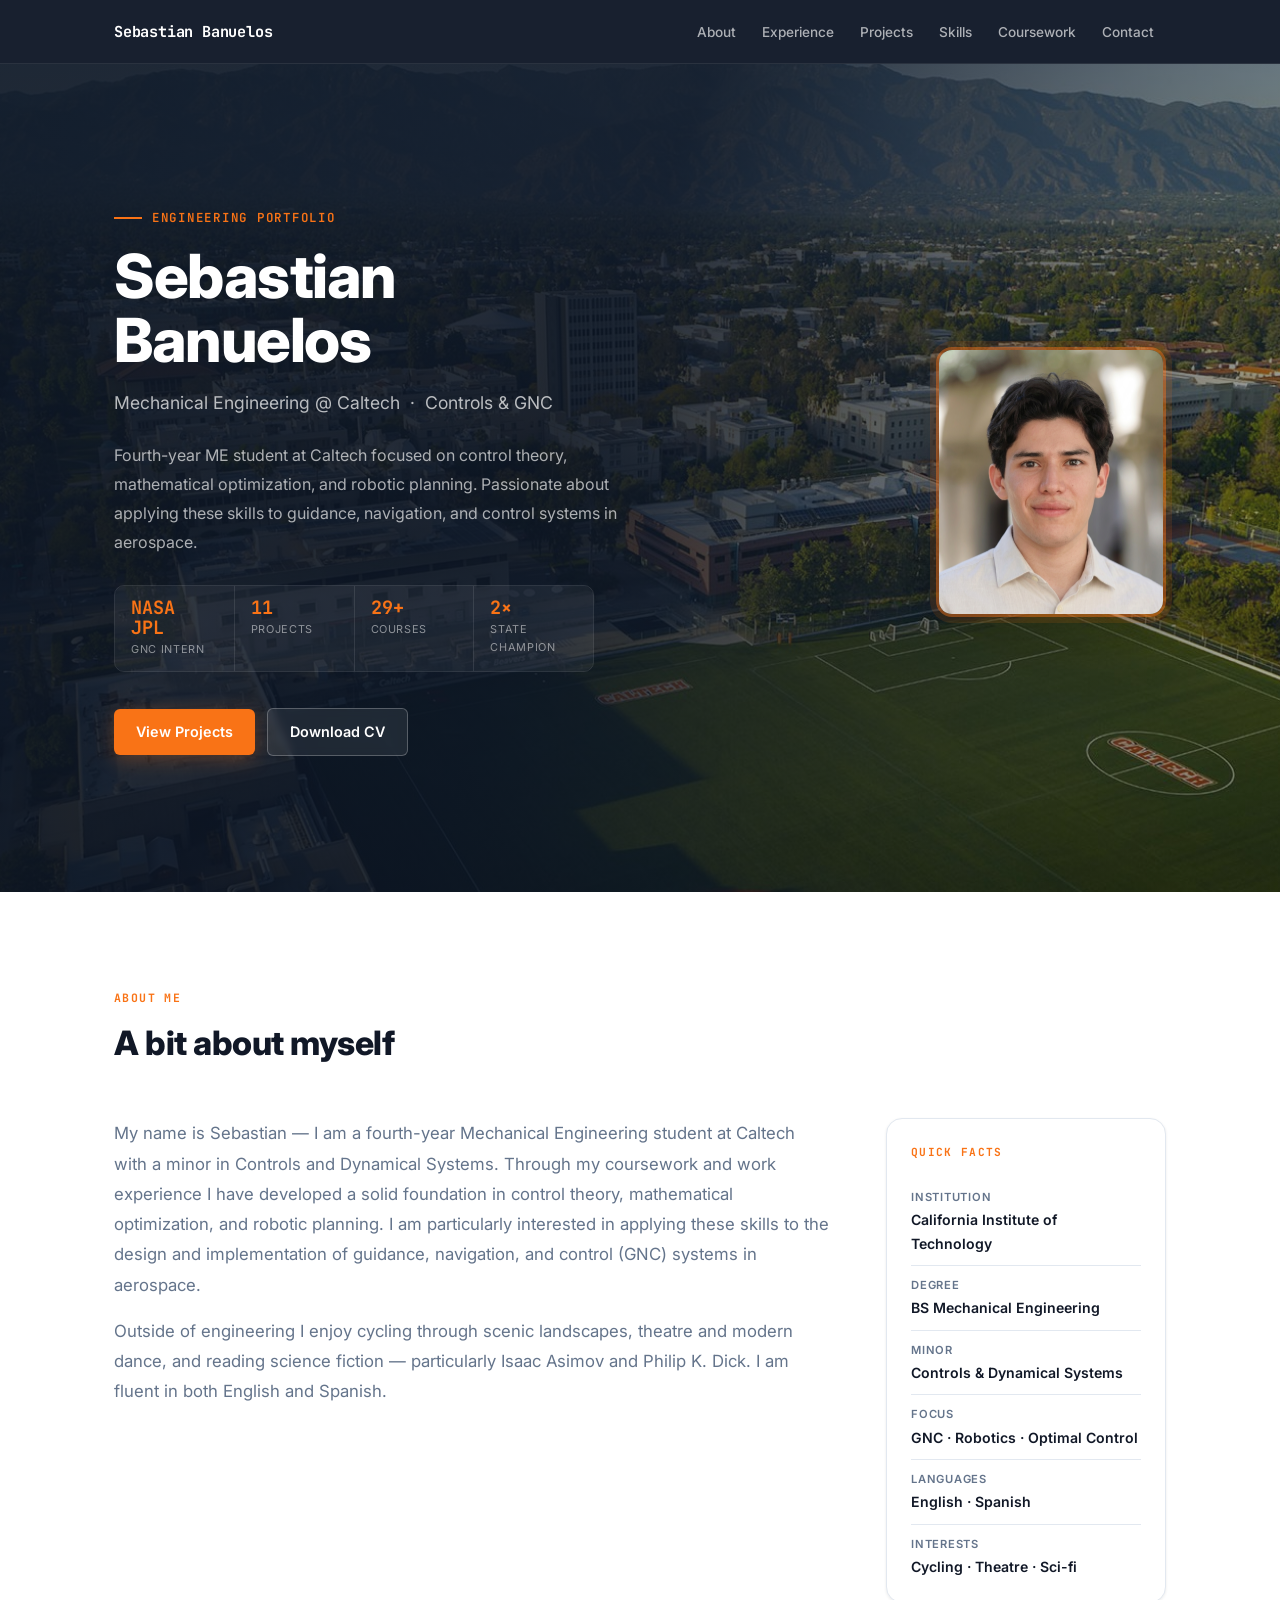
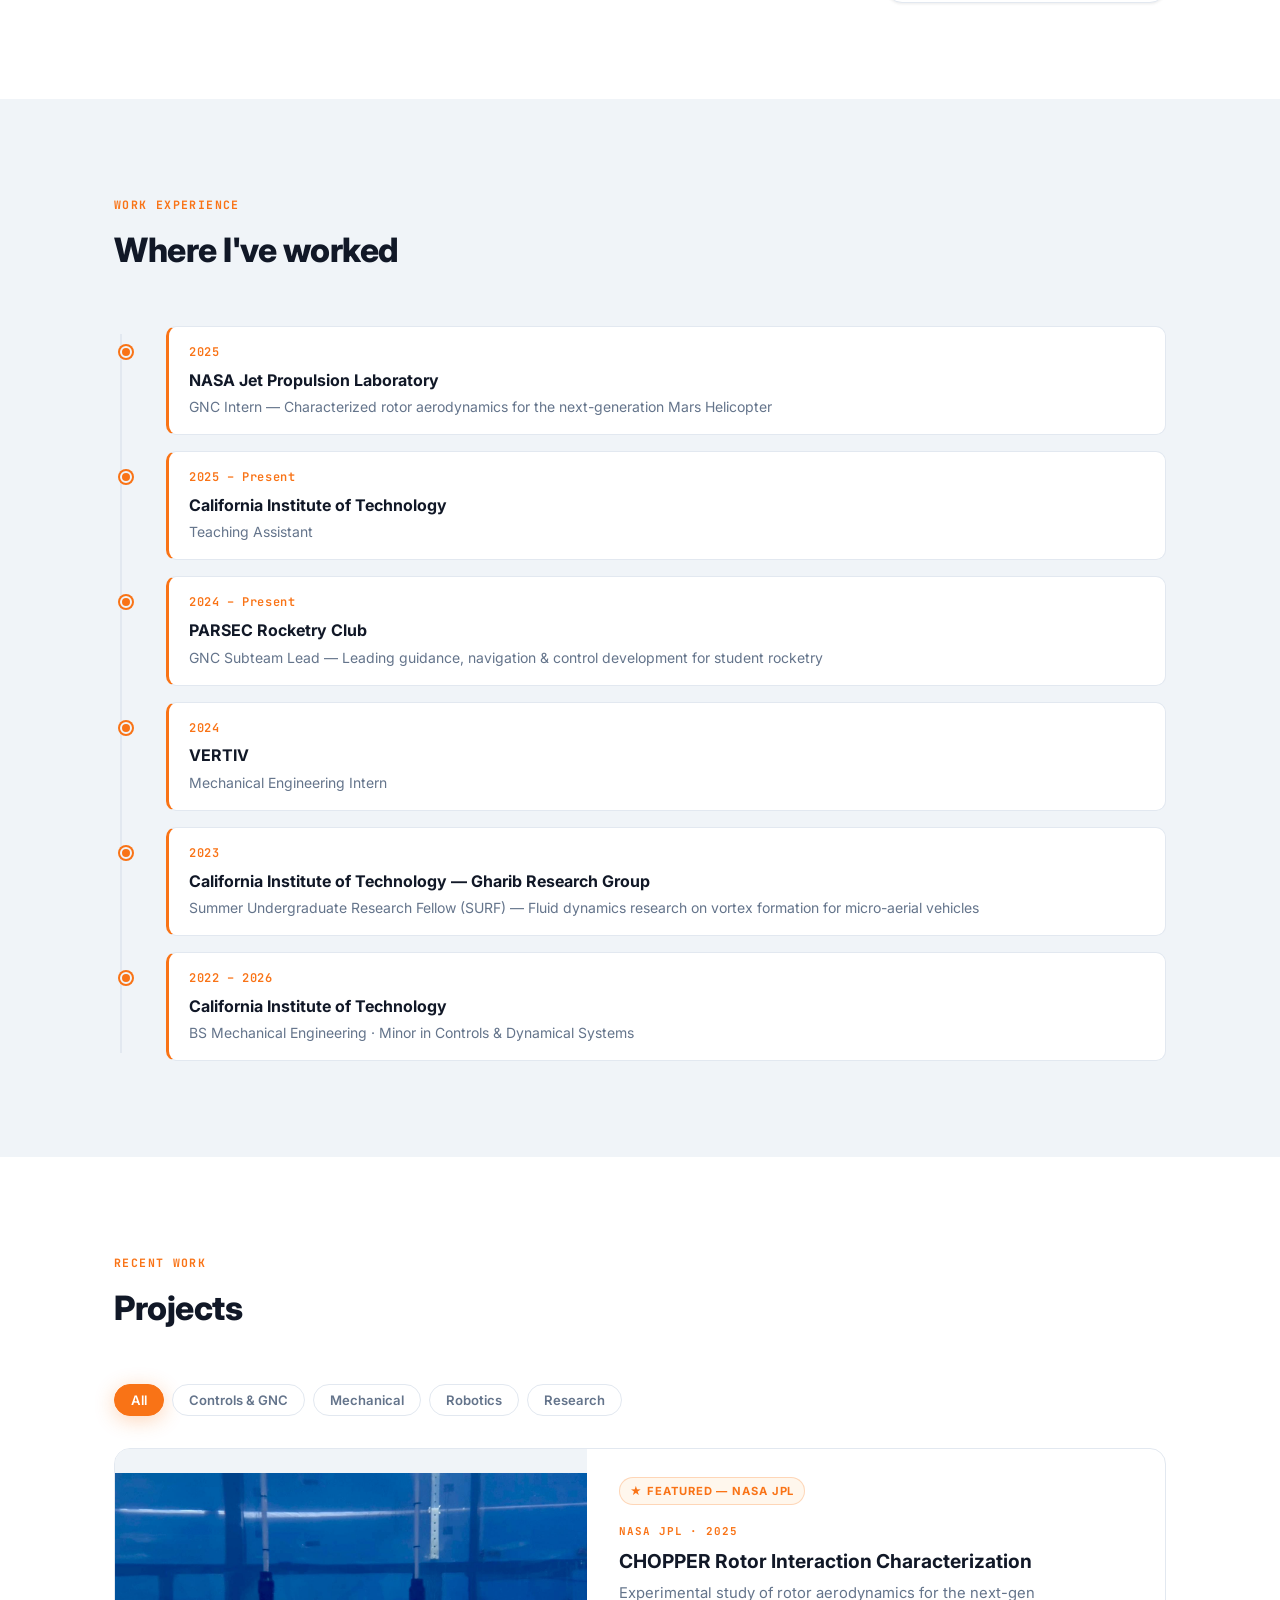
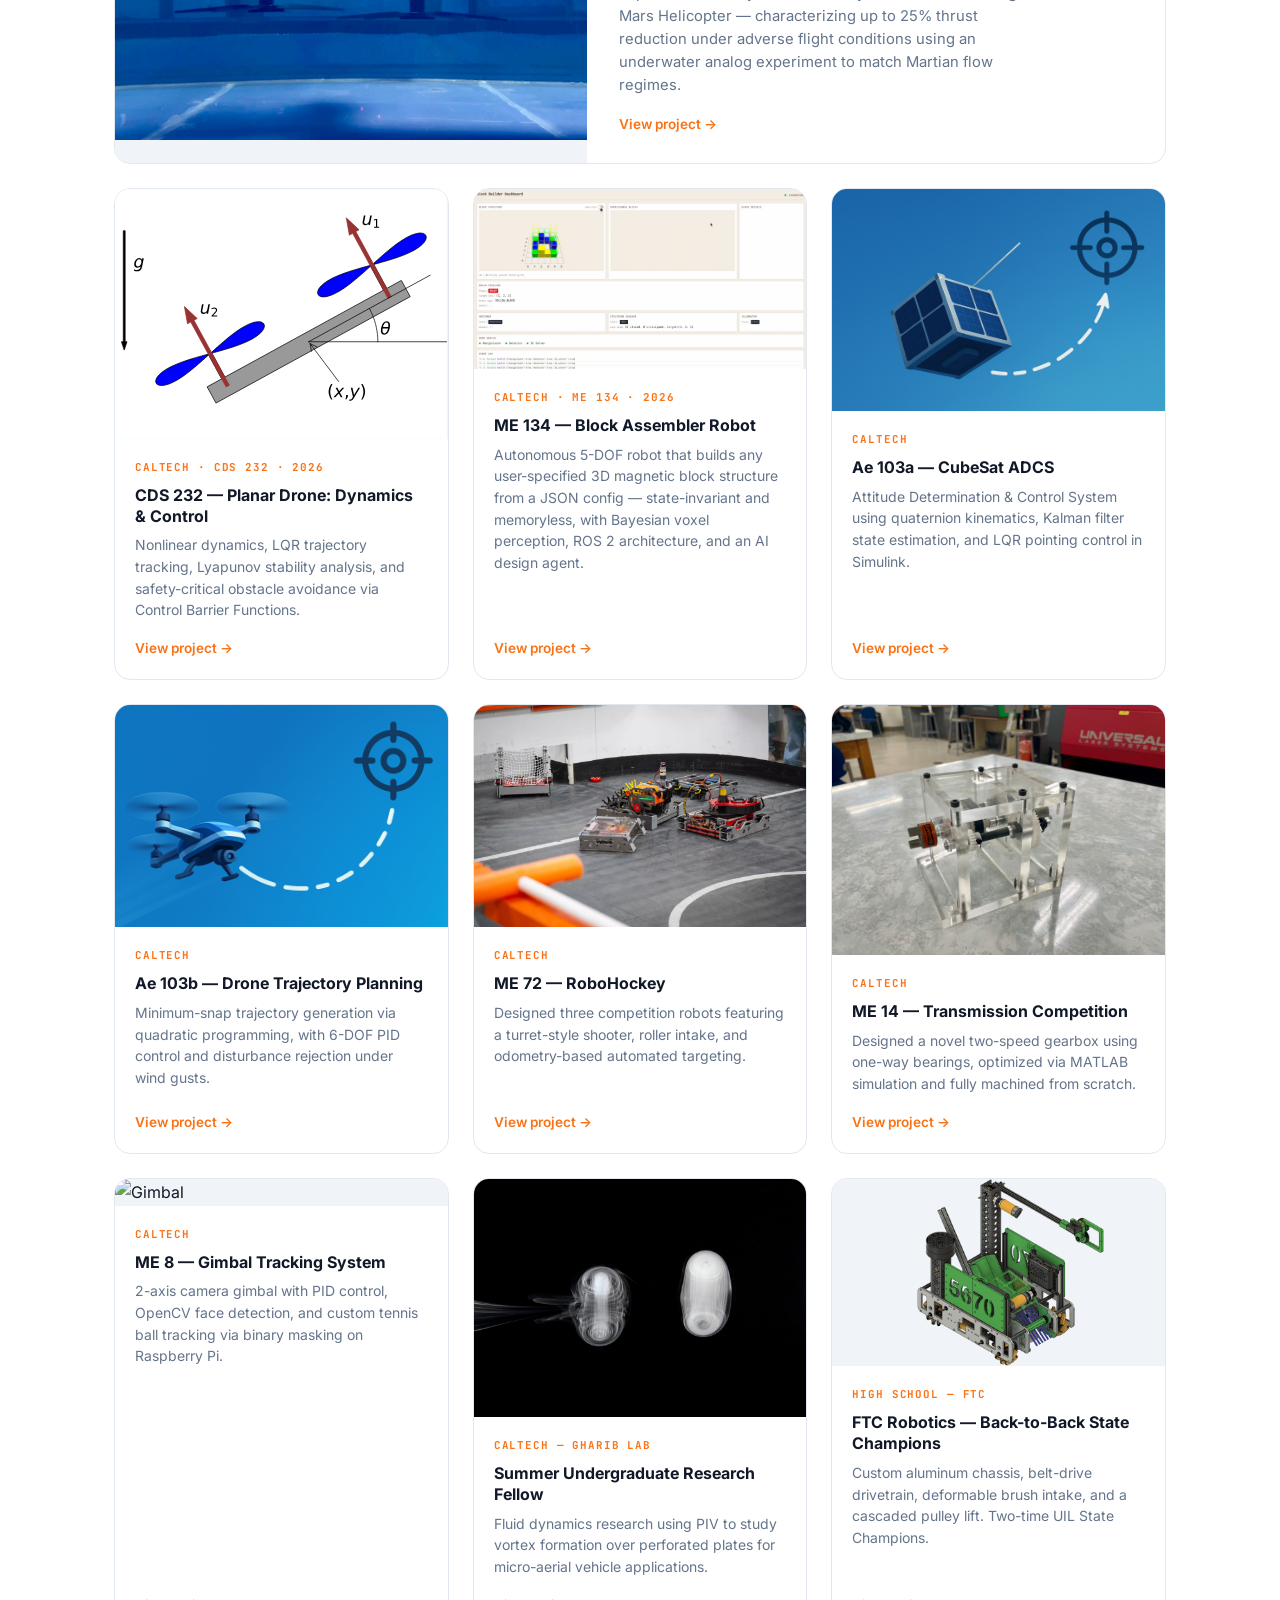
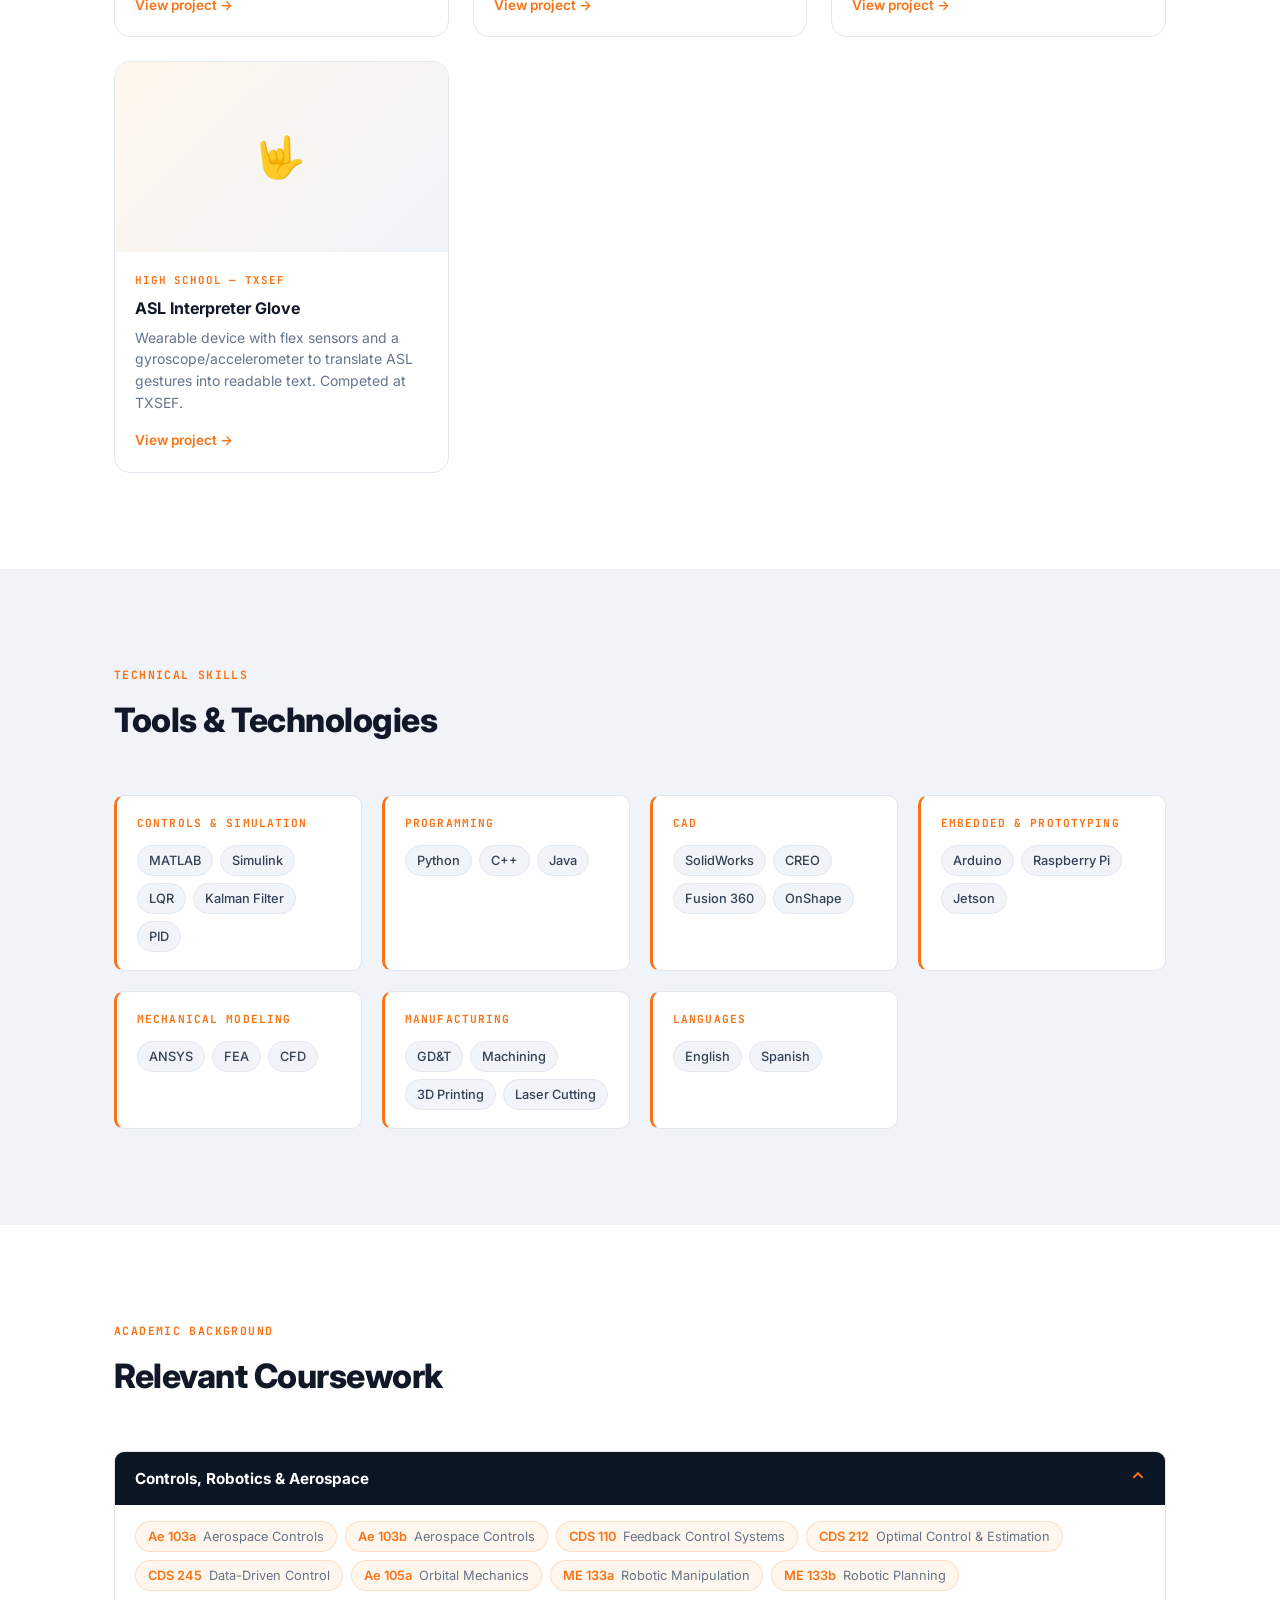
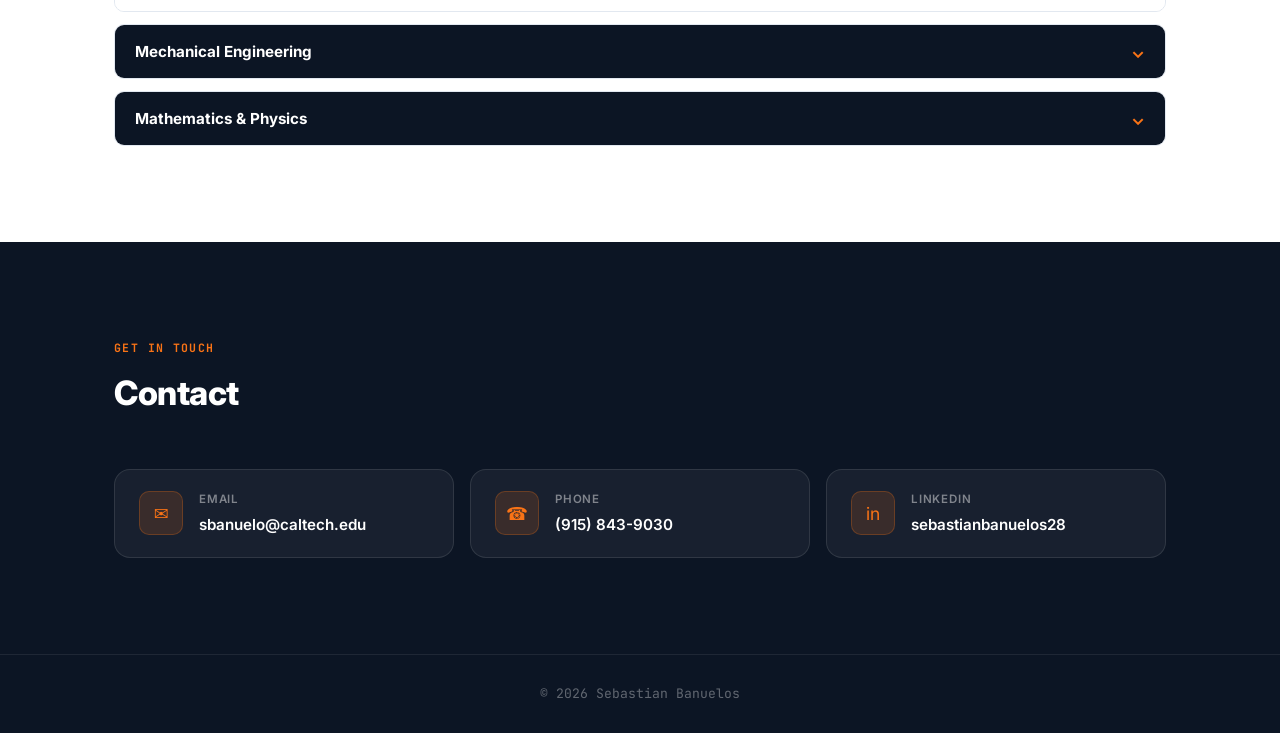
==== commit bb33fc87: "Organized CDS 232 project page" ====
--- a/index.html
+++ b/index.html
@@ -228,7 +228,7 @@
         </a>
 
         <a href="projects/cds232.html" class="card reveal" data-category="controls">
-          <img class="card__cover" src="assets/CDS%20232%20Report/figures/cp4/Barrier1.png" alt="CBF Obstacle Avoidance" />
+          <img class="card__cover" src="assets/CDS%20232%20Report/figures/cp1/quadrotor2d.svg" alt="Planar Quadrotor Diagram" />
           <div class="card__body">
             <span class="card__tag">Caltech · CDS 232 · 2026</span>
             <div class="card__title">CDS 232 — Planar Drone: Dynamics &amp; Control</div>
--- a/css/style.css
+++ b/css/style.css
@@ -590,9 +590,10 @@
 
 .card__cover {
   width: 100%;
-  height: 190px;
-  object-fit: cover;
+  height: auto;
+  object-fit: contain;
   background: var(--color-surface);
+  display: block;
 }
 
 .card__cover--placeholder {
@@ -945,8 +946,8 @@
   border-radius: var(--radius-md);
   border: 1px solid var(--color-border);
   width: 100%;
-  aspect-ratio: 4 / 3;
-  object-fit: cover;
+  height: auto;
+  object-fit: contain;
   cursor: zoom-in;
   transition: transform .2s, box-shadow .2s;
 }
@@ -959,8 +960,8 @@
   border-radius: var(--radius-md);
   border: 1px solid var(--color-border);
   width: 100%;
-  max-height: 480px;
-  object-fit: cover;
+  height: auto;
+  object-fit: contain;
 }
 
 .pdf-link {
@@ -1142,6 +1143,14 @@
 }
 .code-block .comment { color: rgba(255,255,255,.4); }
 .code-block .accent { color: var(--color-accent); }
+
+/* KaTeX math display blocks */
+.math-display {
+  margin: 20px 0;
+  overflow-x: auto;
+  padding: 4px 0;
+}
+.math-display .katex-display { margin: 10px 0; }
 
 /* pipeline flow — horizontal step list */
 .pipeline {
@@ -1331,7 +1340,7 @@
   .hero__photo { width: 160px; height: 190px; }
 
   .card--featured { flex-direction: column; }
-  .card--featured .card__cover { width: 100%; height: 190px; }
+  .card--featured .card__cover { width: 100%; height: auto; }
 
   .projects-grid { grid-template-columns: 1fr; }
   .skills-grid { grid-template-columns: repeat(2, 1fr); }
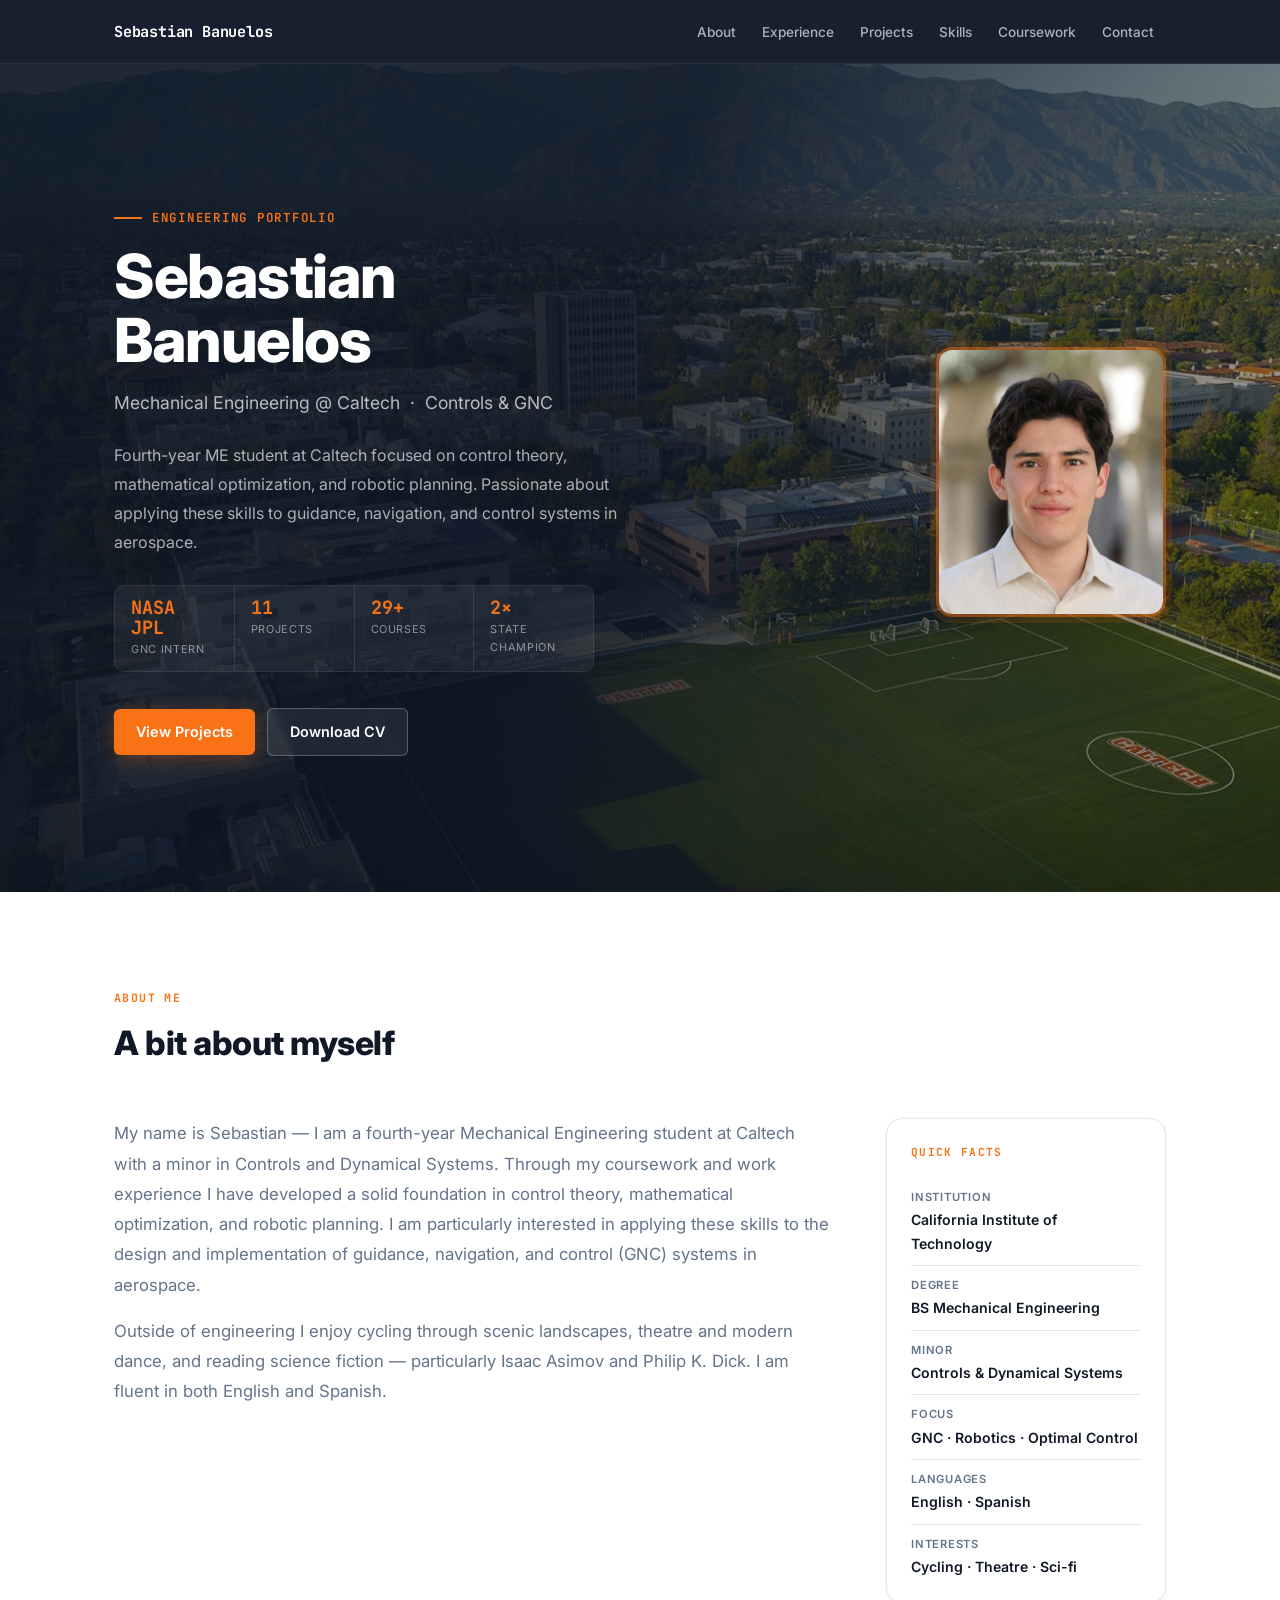
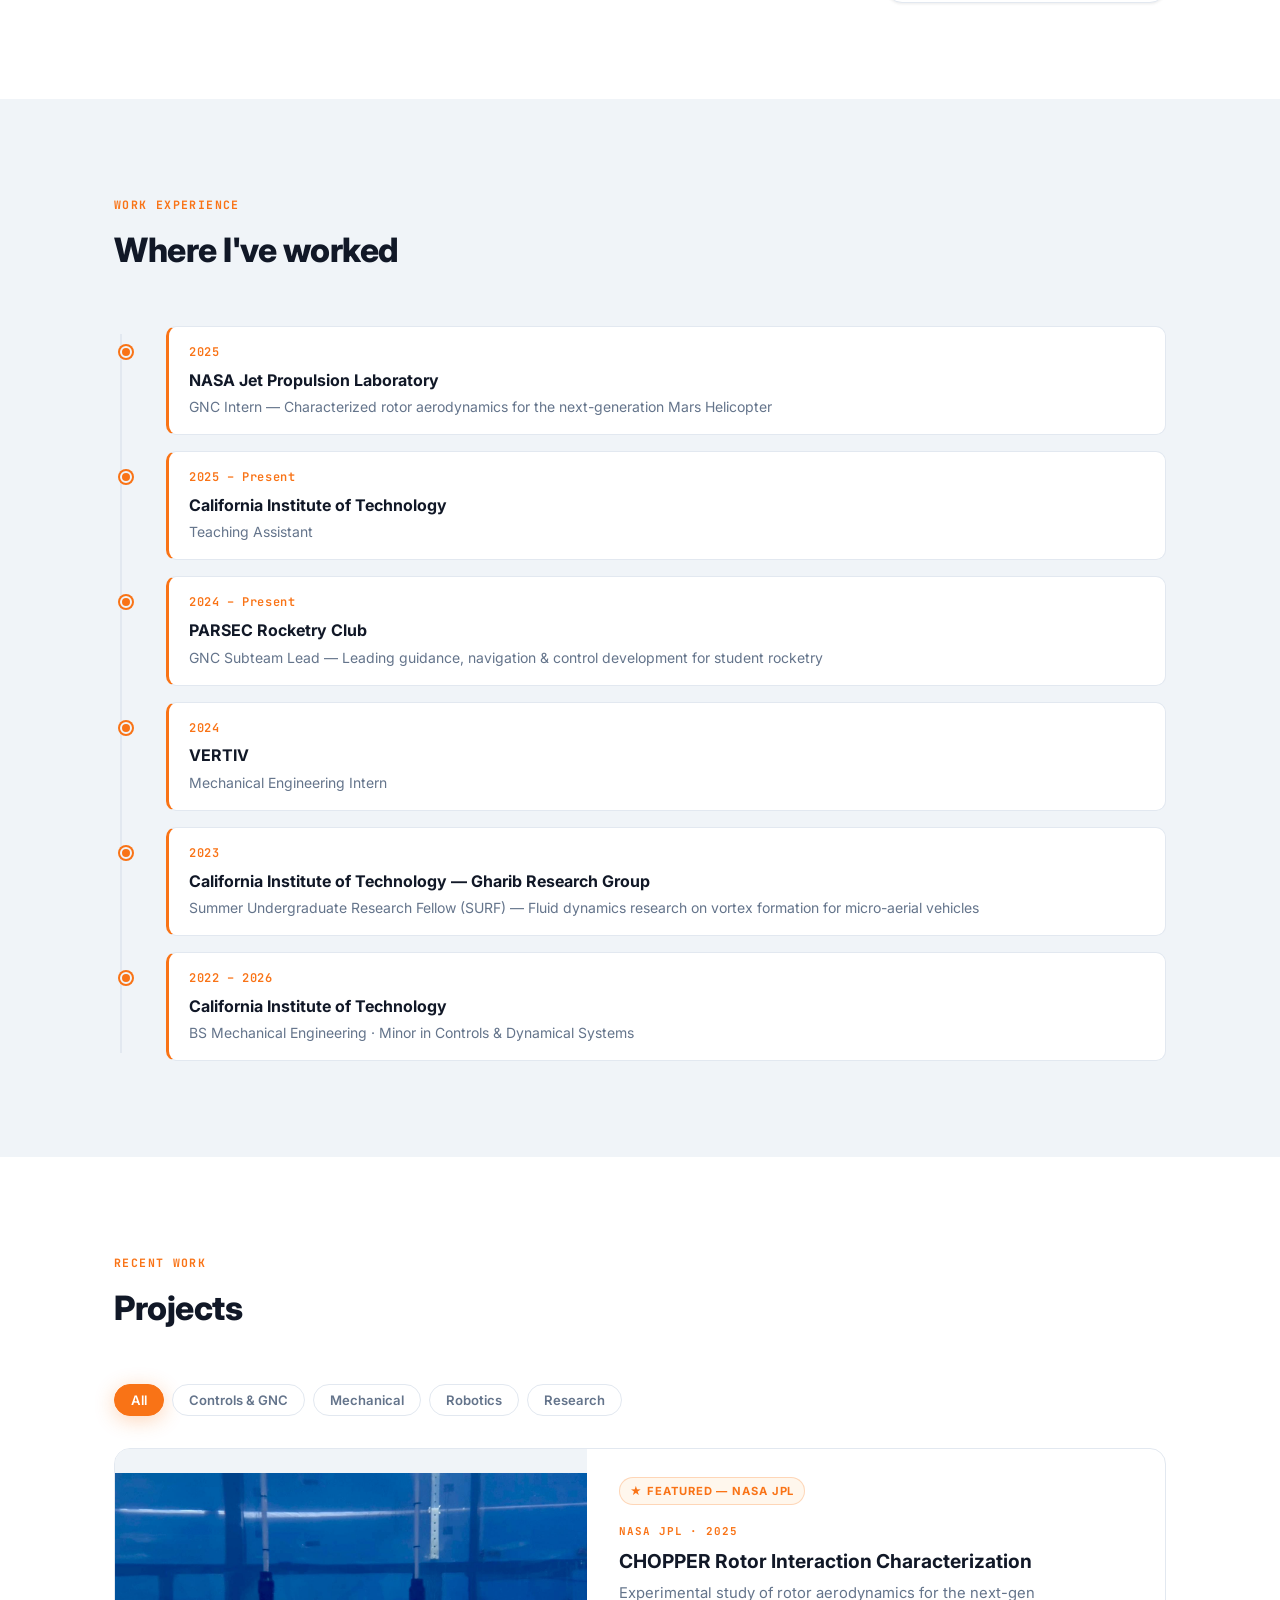
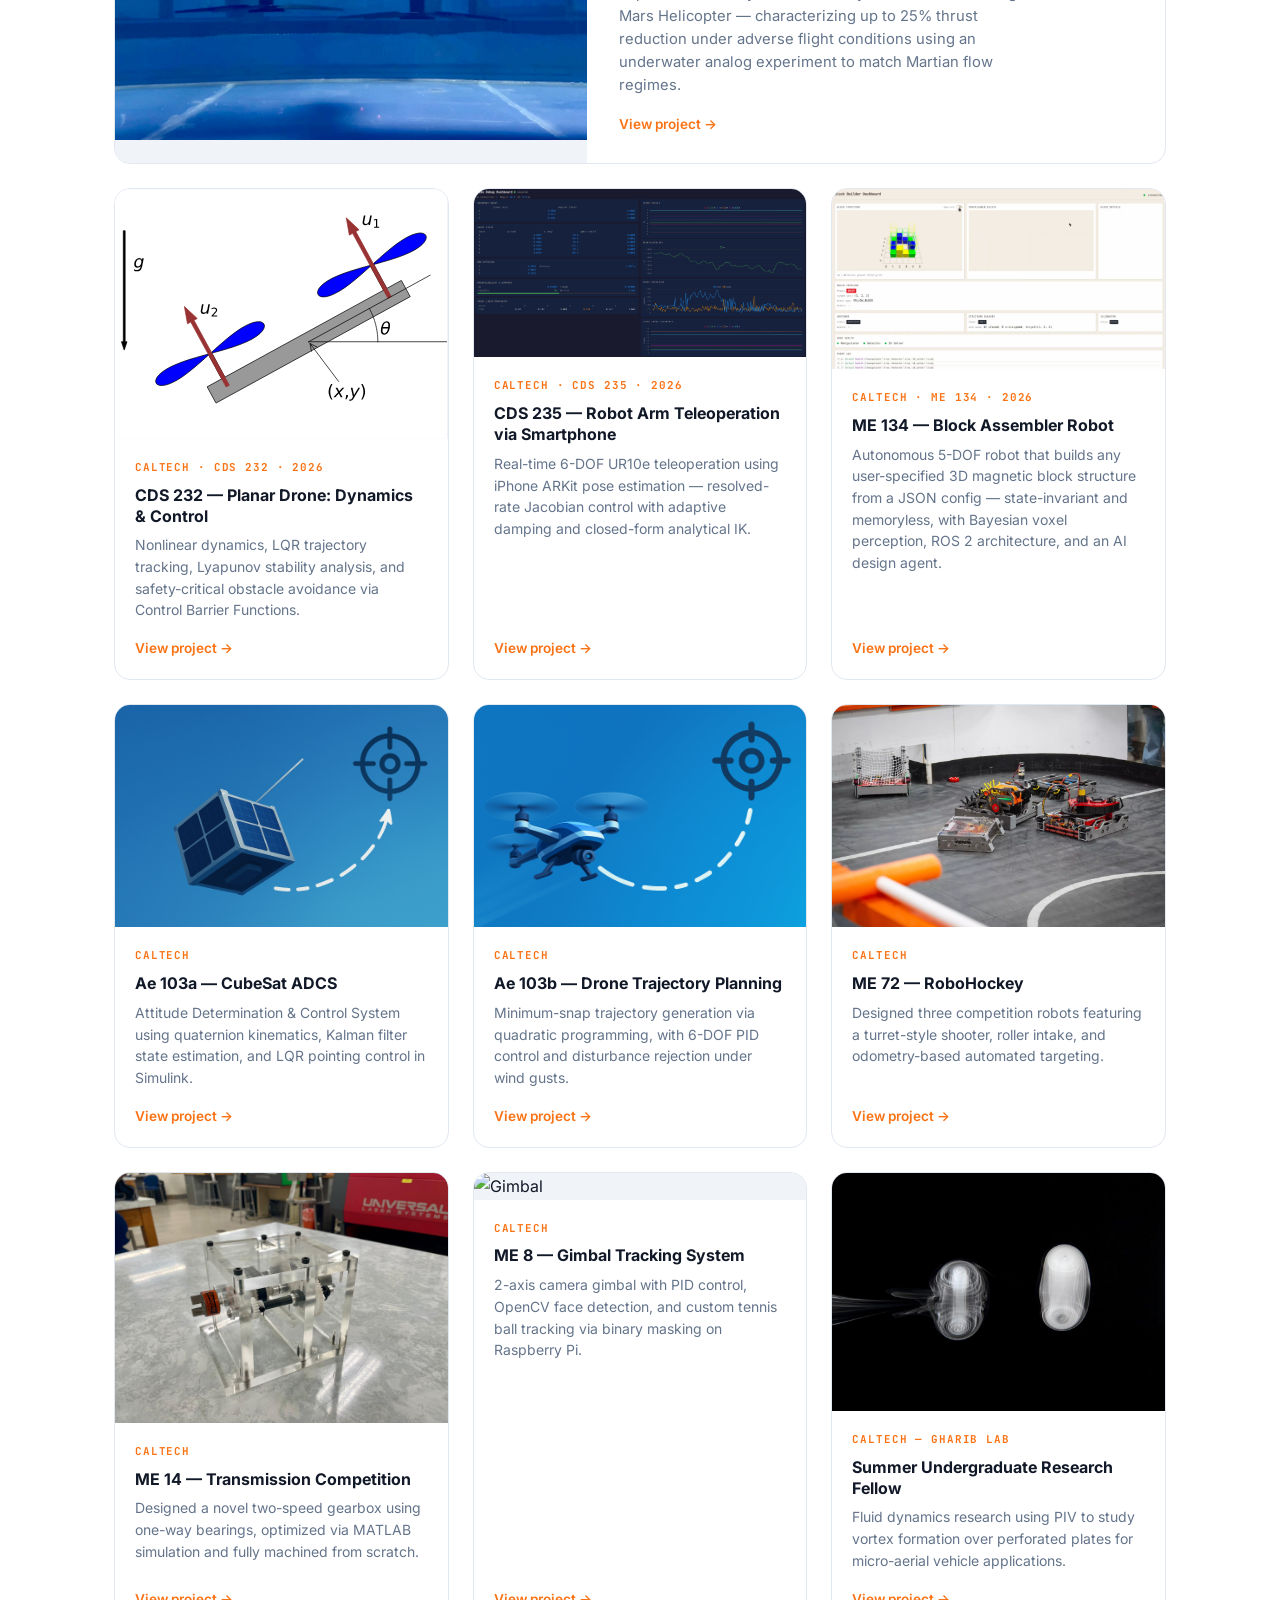
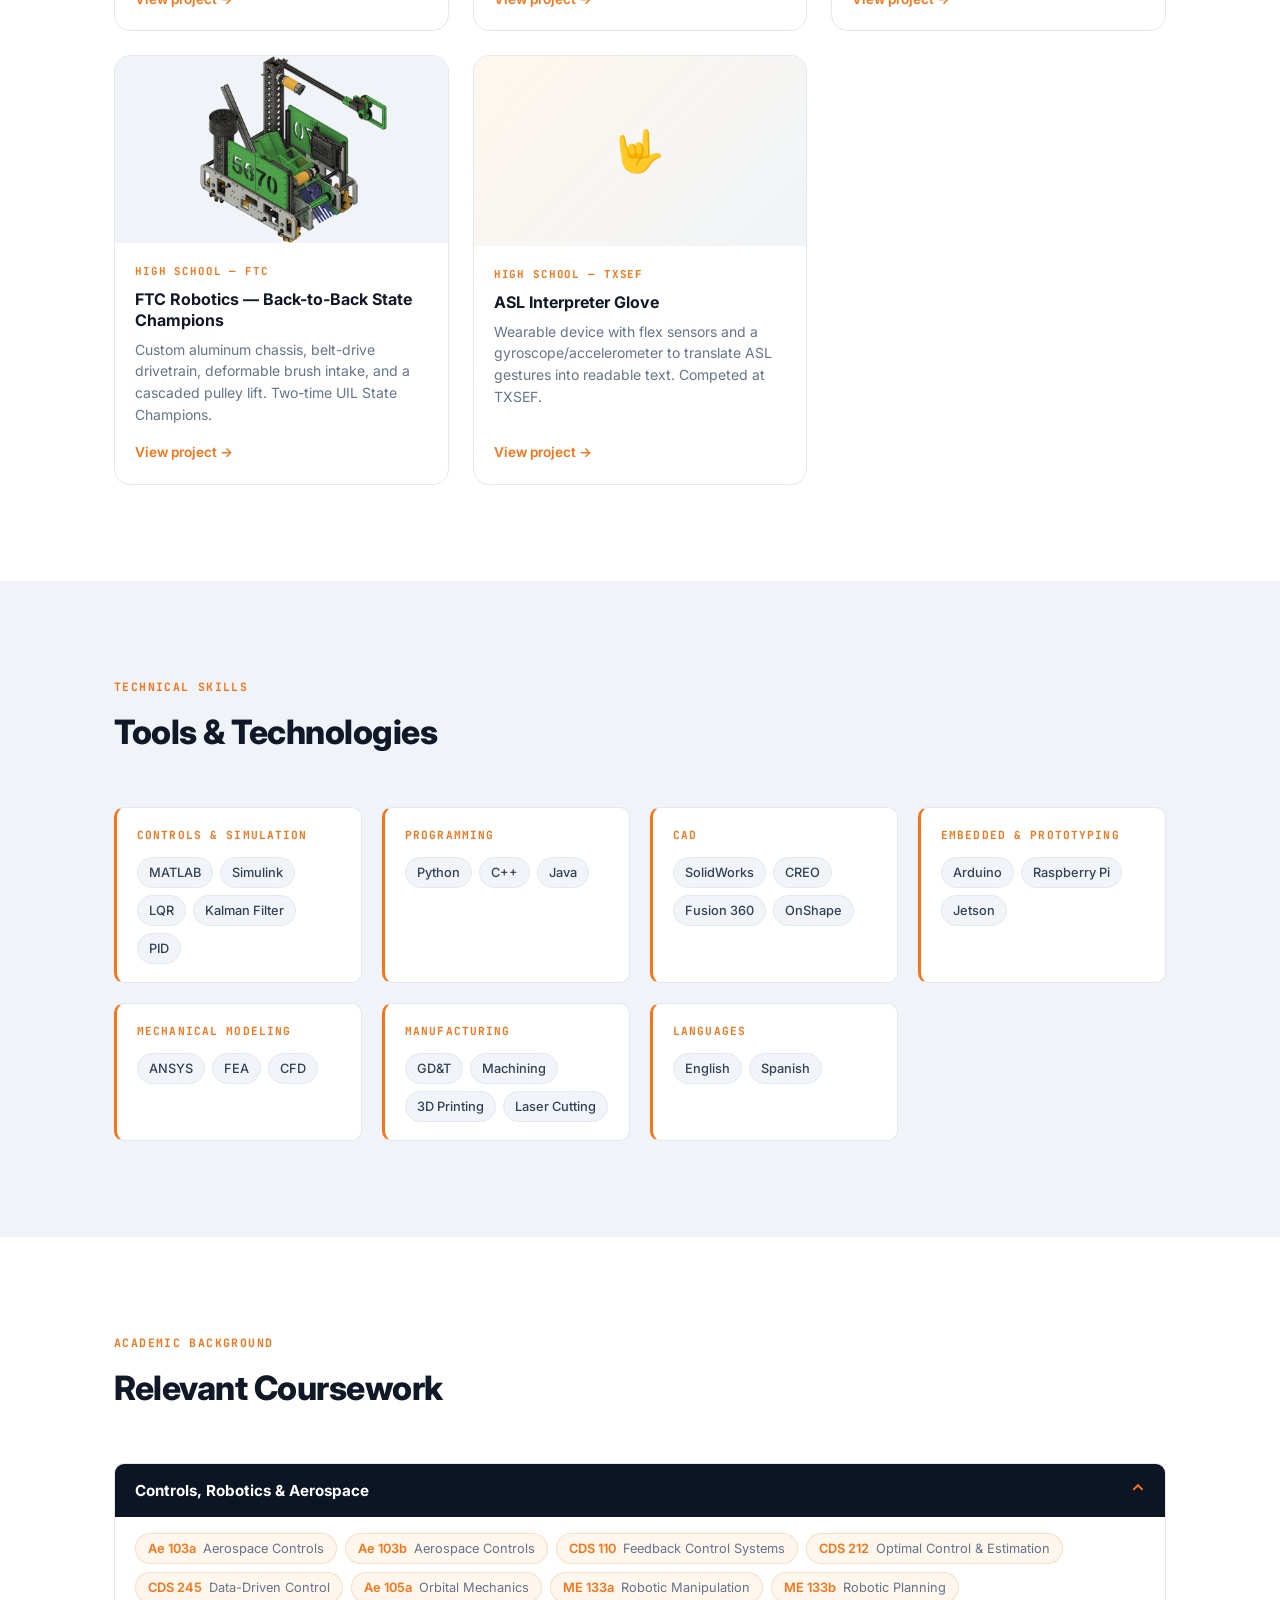
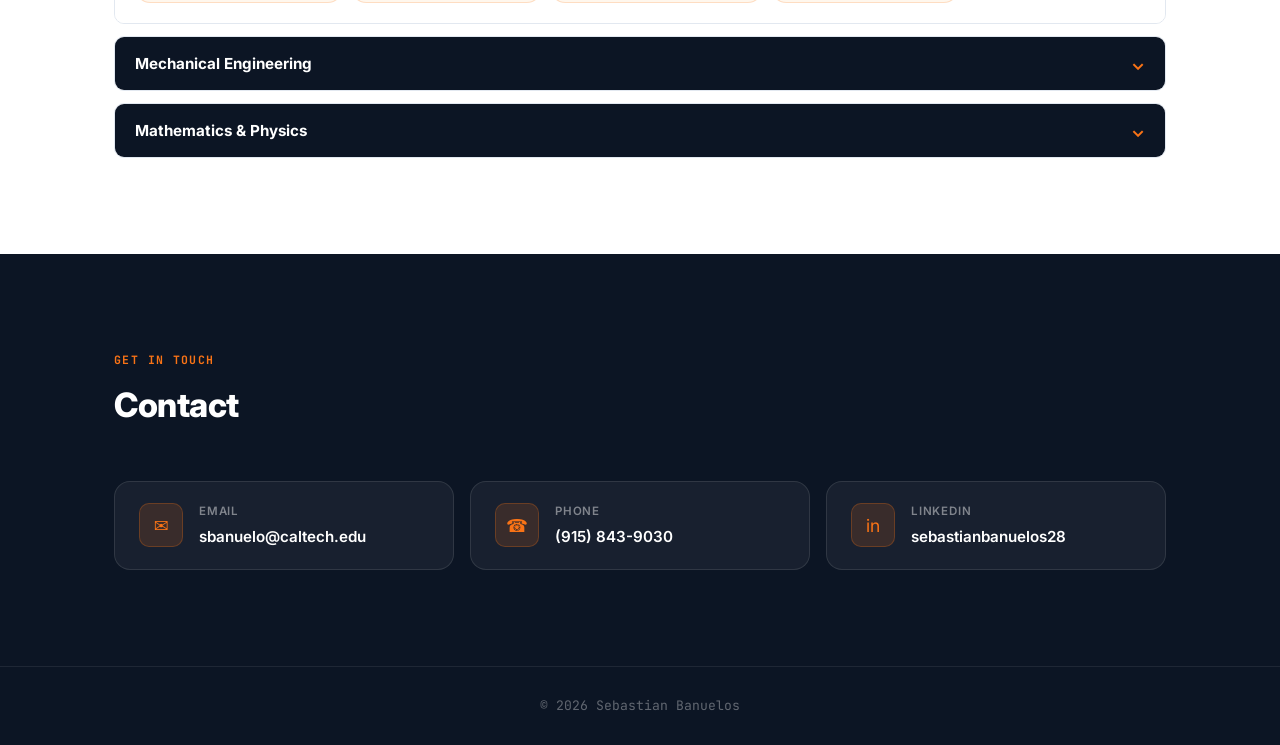
==== commit 39c74b1b: "Add CDS 235 Robot Arm Teleoperation project page and homepage card Co-Authored-By: Claude Sonnet 4.6" ====
--- a/index.html
+++ b/index.html
@@ -233,6 +233,16 @@
             <span class="card__tag">Caltech · CDS 232 · 2026</span>
             <div class="card__title">CDS 232 — Planar Drone: Dynamics &amp; Control</div>
             <div class="card__desc">Nonlinear dynamics, LQR trajectory tracking, Lyapunov stability analysis, and safety-critical obstacle avoidance via Control Barrier Functions.</div>
+            <div class="card__arrow">View project →</div>
+          </div>
+        </a>
+
+        <a href="projects/cds235.html" class="card reveal" data-category="controls robotics">
+          <img class="card__cover" src="assets/projects/cds235/dashboard.png" alt="Robot Arm Teleoperation Dashboard" />
+          <div class="card__body">
+            <span class="card__tag">Caltech · CDS 235 · 2026</span>
+            <div class="card__title">CDS 235 — Robot Arm Teleoperation via Smartphone</div>
+            <div class="card__desc">Real-time 6-DOF UR10e teleoperation using iPhone ARKit pose estimation — resolved-rate Jacobian control with adaptive damping and closed-form analytical IK.</div>
             <div class="card__arrow">View project →</div>
           </div>
         </a>
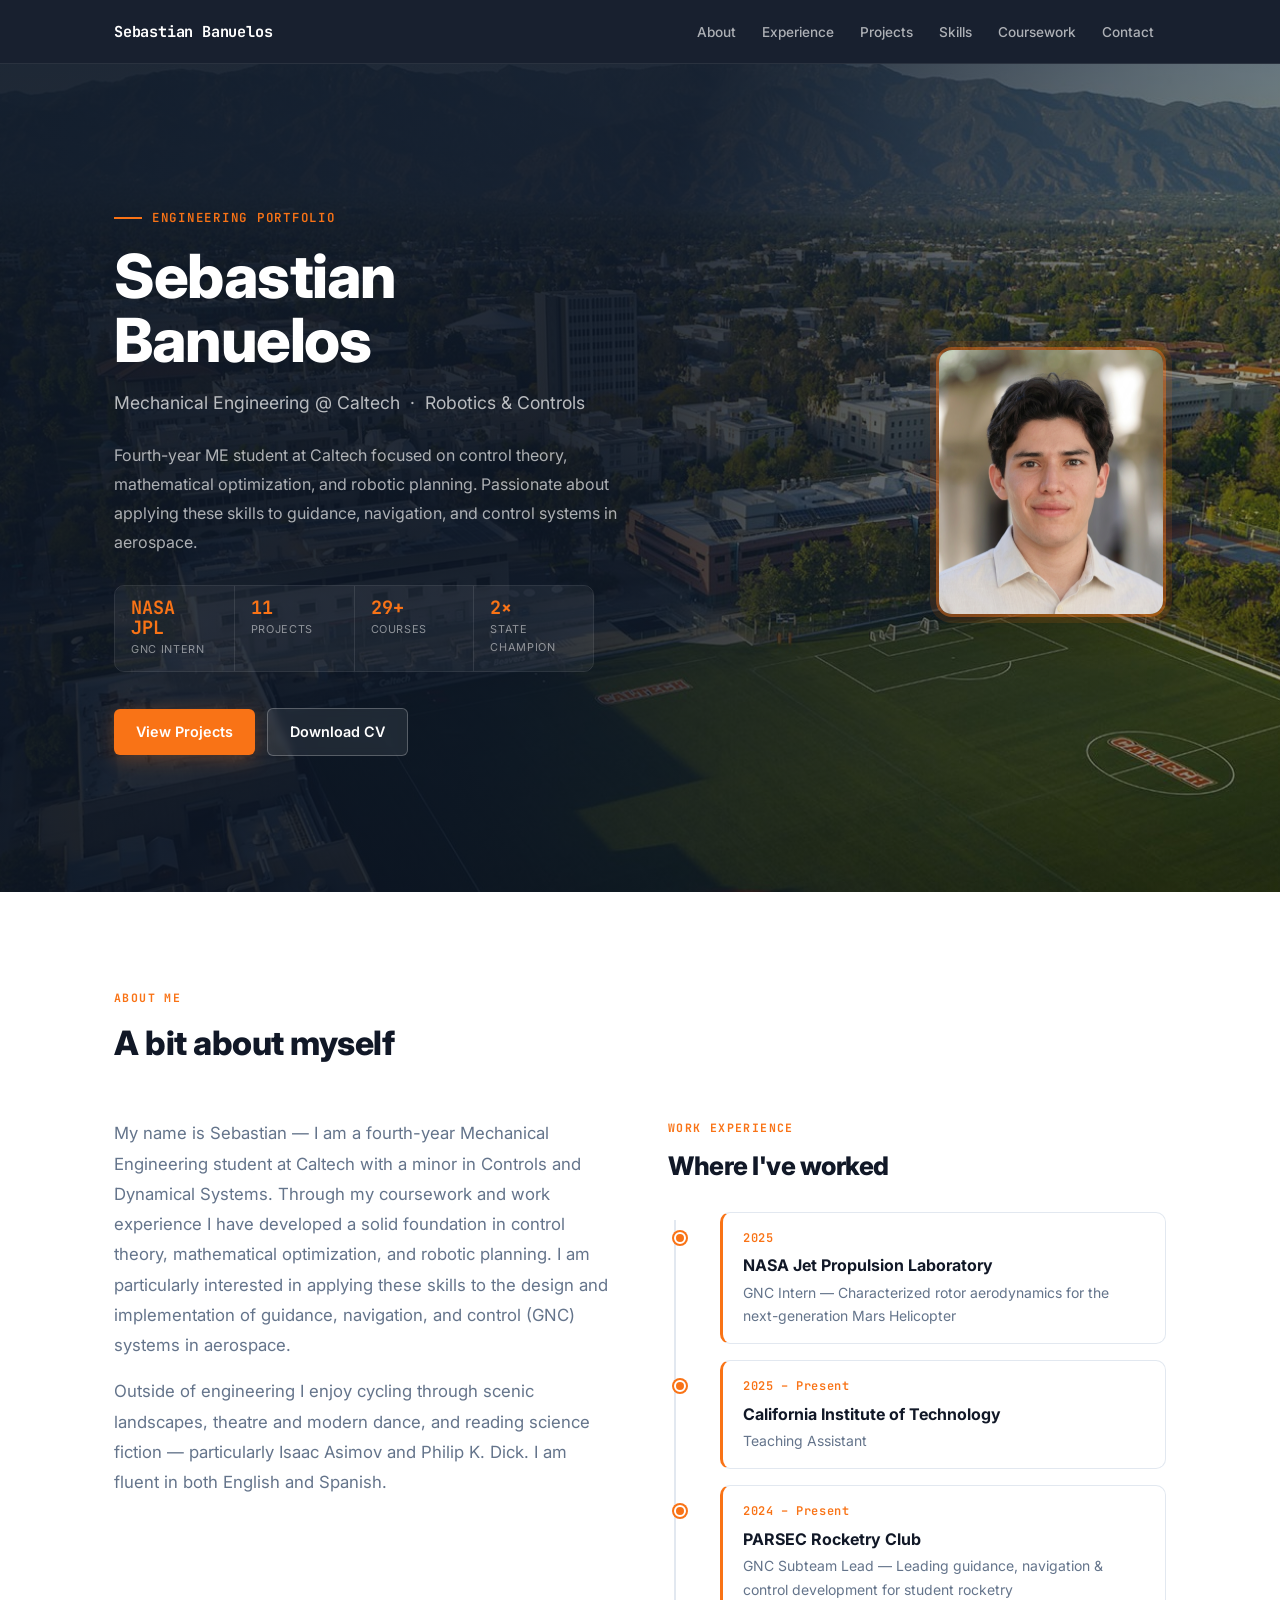
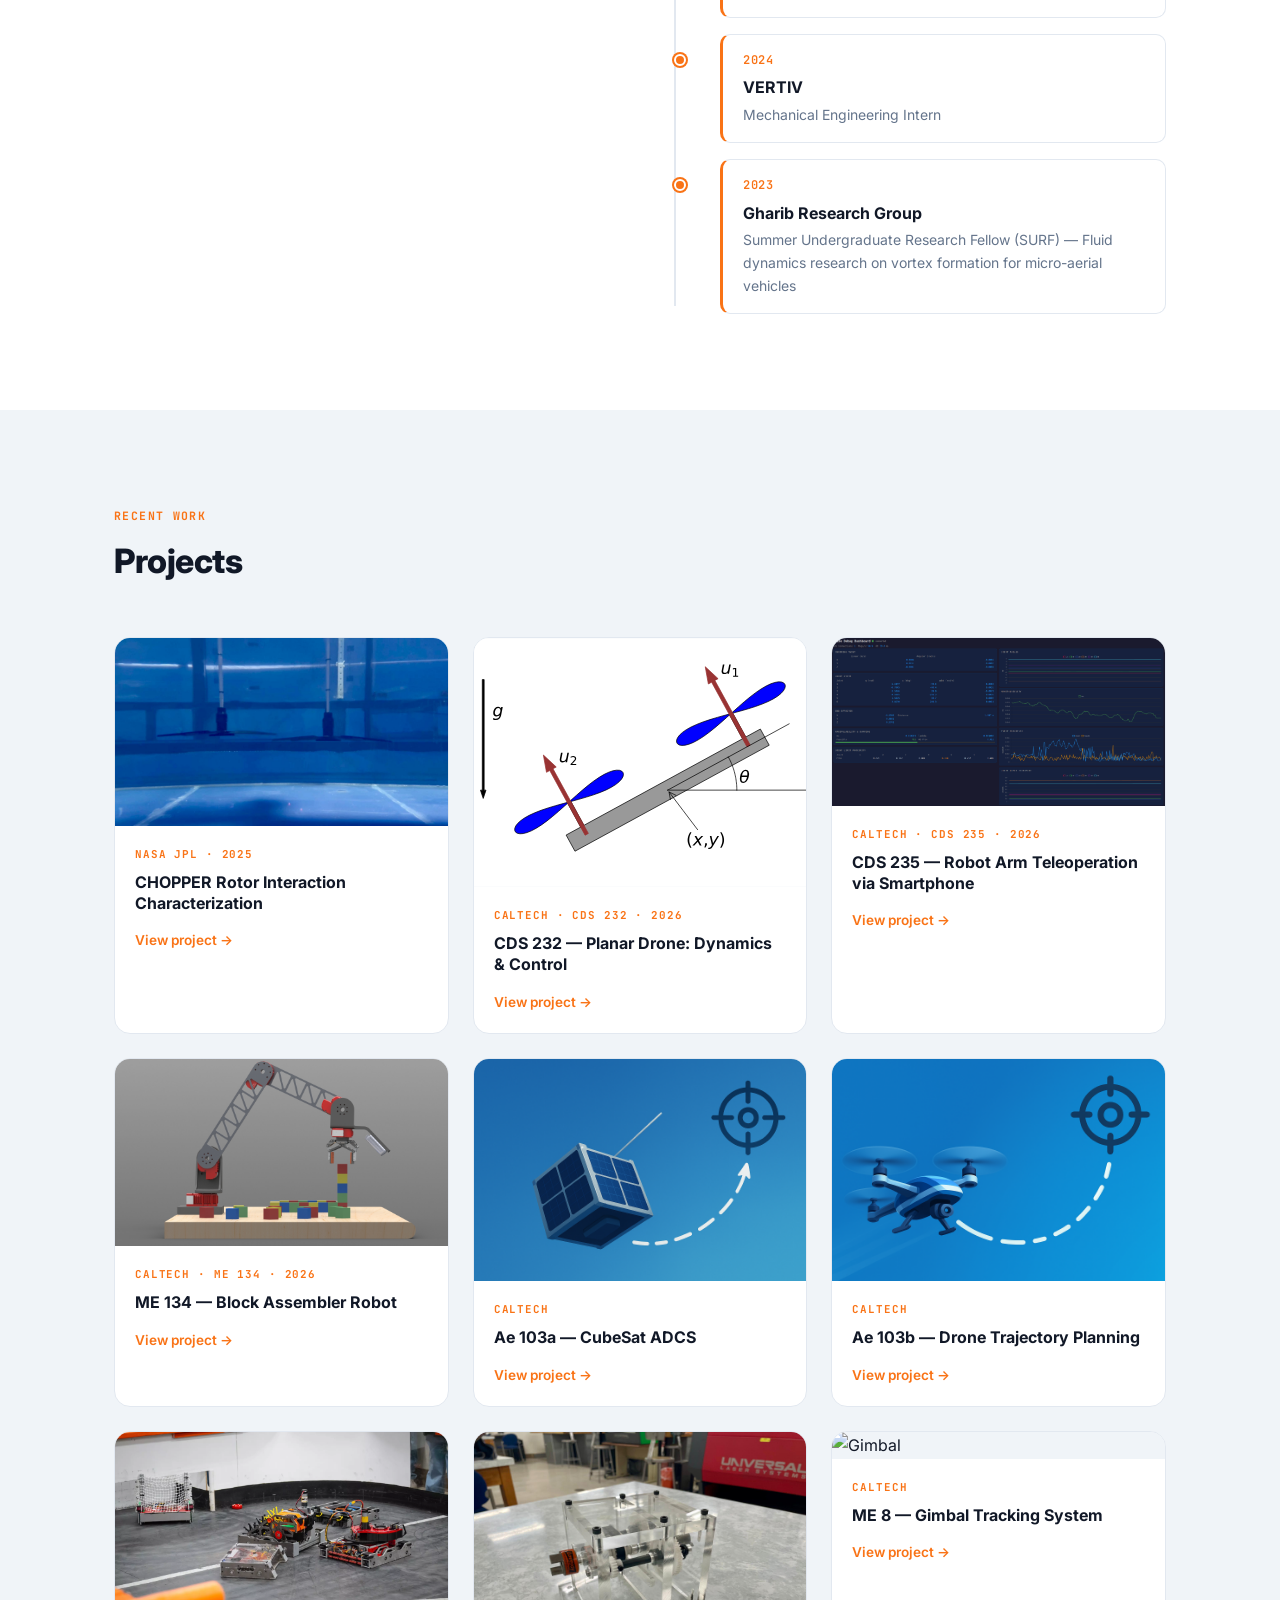
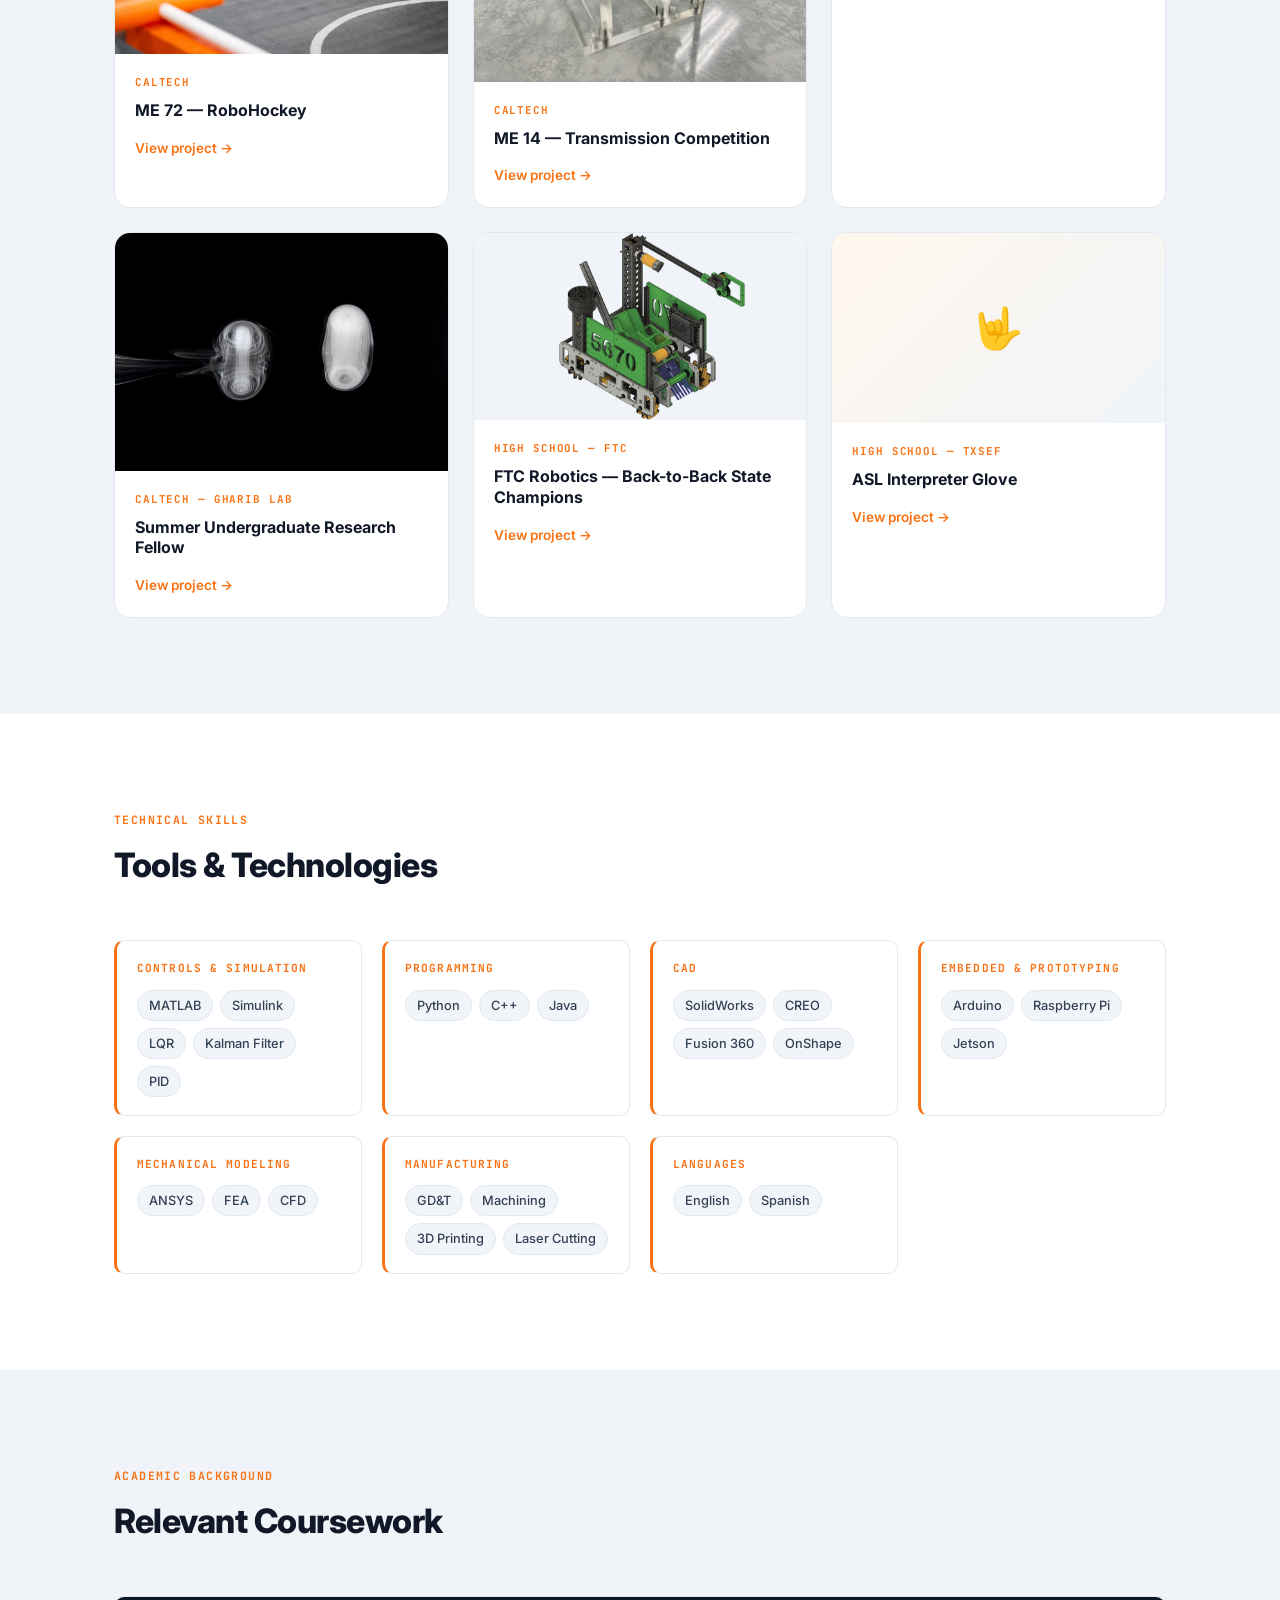
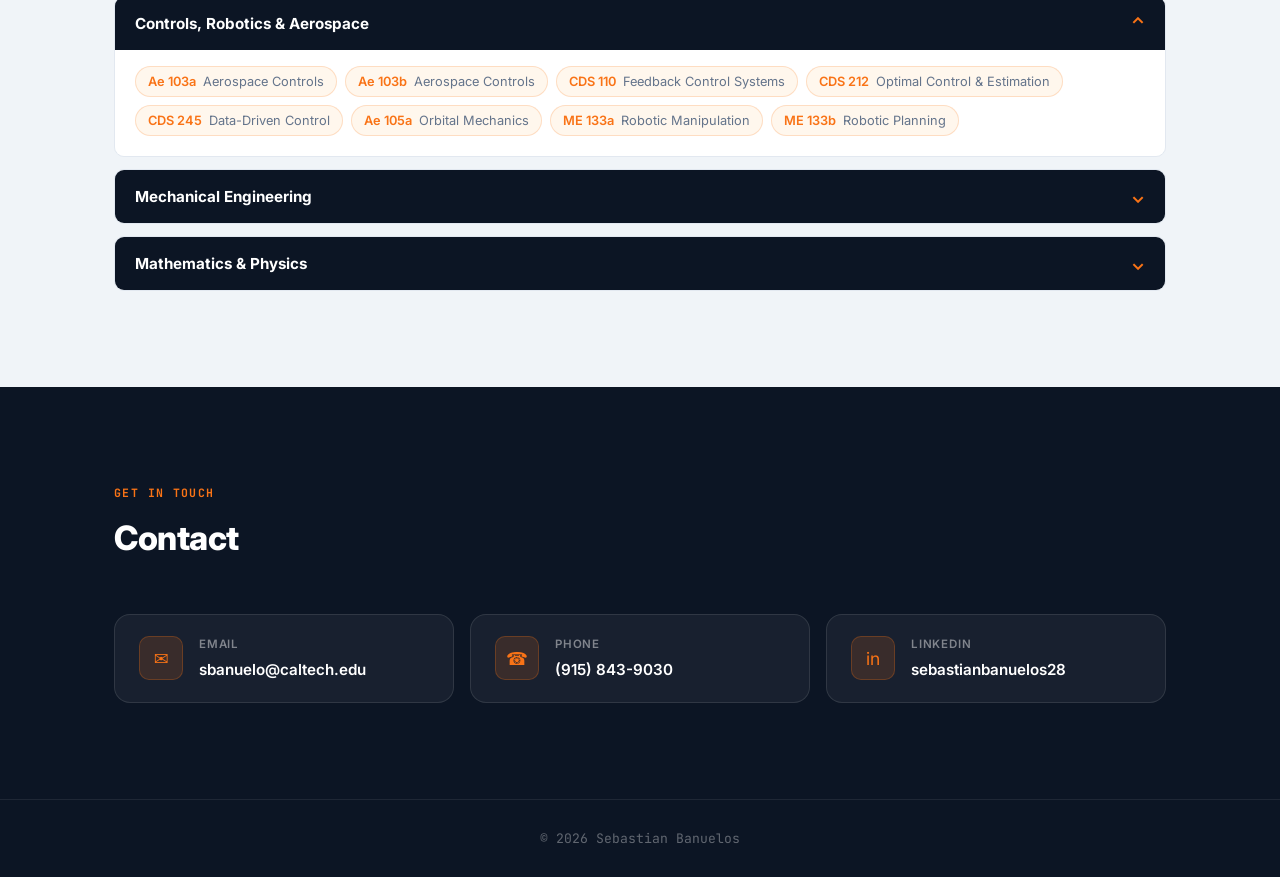
==== commit 3162ffca: "Organized 134, fixed landing page" ====
--- a/index.html
+++ b/index.html
@@ -19,7 +19,7 @@
       <a href="#hero" class="nav__logo">Sebastian Banuelos</a>
       <ul class="nav__links">
         <li><a href="#about">About</a></li>
-        <li><a href="#experience">Experience</a></li>
+        <li><a href="#about">Experience</a></li>
         <li><a href="#projects">Projects</a></li>
         <li><a href="#skills">Skills</a></li>
         <li><a href="#coursework">Coursework</a></li>
@@ -40,7 +40,7 @@
         <div class="hero__text">
           <p class="hero__greeting">Engineering Portfolio</p>
           <h1 class="hero__name">Sebastian<br>Banuelos</h1>
-          <p class="hero__title">Mechanical Engineering @ Caltech &nbsp;·&nbsp; Controls &amp; GNC</p>
+          <p class="hero__title">Mechanical Engineering @ Caltech &nbsp;·&nbsp; Robotics &amp; Controls</p>
           <p class="hero__bio">
             Fourth-year ME student at Caltech focused on control theory, mathematical
             optimization, and robotic planning. Passionate about applying these skills
@@ -99,100 +99,58 @@
             I am fluent in both English and Spanish.
           </p>
         </div>
-        <div class="about__facts">
-          <div class="about__facts-title">Quick Facts</div>
-          <div class="about__fact">
-            <div class="about__fact-label">Institution</div>
-            <div class="about__fact-value">California Institute of Technology</div>
-          </div>
-          <div class="about__fact">
-            <div class="about__fact-label">Degree</div>
-            <div class="about__fact-value">BS Mechanical Engineering</div>
-          </div>
-          <div class="about__fact">
-            <div class="about__fact-label">Minor</div>
-            <div class="about__fact-value">Controls &amp; Dynamical Systems</div>
-          </div>
-          <div class="about__fact">
-            <div class="about__fact-label">Focus</div>
-            <div class="about__fact-value">GNC · Robotics · Optimal Control</div>
-          </div>
-          <div class="about__fact">
-            <div class="about__fact-label">Languages</div>
-            <div class="about__fact-value">English · Spanish</div>
-          </div>
-          <div class="about__fact">
-            <div class="about__fact-label">Interests</div>
-            <div class="about__fact-value">Cycling · Theatre · Sci-fi</div>
-          </div>
-        </div>
-      </div>
-    </div>
-  </section>
-
-  <!-- ======================================================
-       EXPERIENCE
-  ======================================================= -->
-  <section id="experience">
-    <div class="container">
-      <p class="section-label">Work Experience</p>
-      <h2 class="section-title">Where I've worked</h2>
-      <div class="timeline">
-
-        <div class="timeline__item reveal">
-          <div class="timeline__dot"></div>
-          <div class="timeline__card">
-            <div class="timeline__date">2025</div>
-            <div class="timeline__company">NASA Jet Propulsion Laboratory</div>
-            <div class="timeline__role">GNC Intern — Characterized rotor aerodynamics for the next-generation Mars Helicopter</div>
-          </div>
-        </div>
-
-        <div class="timeline__item reveal">
-          <div class="timeline__dot"></div>
-          <div class="timeline__card">
-            <div class="timeline__date">2025 – Present</div>
-            <div class="timeline__company">California Institute of Technology</div>
-            <div class="timeline__role">Teaching Assistant</div>
-          </div>
-        </div>
-
-        <div class="timeline__item reveal">
-          <div class="timeline__dot"></div>
-          <div class="timeline__card">
-            <div class="timeline__date">2024 – Present</div>
-            <div class="timeline__company">PARSEC Rocketry Club</div>
-            <div class="timeline__role">GNC Subteam Lead — Leading guidance, navigation &amp; control development for student rocketry</div>
-          </div>
-        </div>
-
-        <div class="timeline__item reveal">
-          <div class="timeline__dot"></div>
-          <div class="timeline__card">
-            <div class="timeline__date">2024</div>
-            <div class="timeline__company">VERTIV</div>
-            <div class="timeline__role">Mechanical Engineering Intern</div>
-          </div>
-        </div>
-
-        <div class="timeline__item reveal">
-          <div class="timeline__dot"></div>
-          <div class="timeline__card">
-            <div class="timeline__date">2023</div>
-            <div class="timeline__company">California Institute of Technology — Gharib Research Group</div>
-            <div class="timeline__role">Summer Undergraduate Research Fellow (SURF) — Fluid dynamics research on vortex formation for micro-aerial vehicles</div>
-          </div>
-        </div>
-
-        <div class="timeline__item reveal">
-          <div class="timeline__dot"></div>
-          <div class="timeline__card">
-            <div class="timeline__date">2022 – 2026</div>
-            <div class="timeline__company">California Institute of Technology</div>
-            <div class="timeline__role">BS Mechanical Engineering · Minor in Controls &amp; Dynamical Systems</div>
-          </div>
-        </div>
-
+        <div class="about__experience">
+          <p class="section-label" style="margin-bottom:8px;">Work Experience</p>
+          <h2 class="section-title" style="font-size:1.6rem; margin-bottom:24px;">Where I've worked</h2>
+          <div class="timeline">
+
+            <div class="timeline__item reveal">
+              <div class="timeline__dot"></div>
+              <div class="timeline__card">
+                <div class="timeline__date">2025</div>
+                <div class="timeline__company">NASA Jet Propulsion Laboratory</div>
+                <div class="timeline__role">GNC Intern — Characterized rotor aerodynamics for the next-generation Mars Helicopter</div>
+              </div>
+            </div>
+
+            <div class="timeline__item reveal">
+              <div class="timeline__dot"></div>
+              <div class="timeline__card">
+                <div class="timeline__date">2025 – Present</div>
+                <div class="timeline__company">California Institute of Technology</div>
+                <div class="timeline__role">Teaching Assistant</div>
+              </div>
+            </div>
+
+            <div class="timeline__item reveal">
+              <div class="timeline__dot"></div>
+              <div class="timeline__card">
+                <div class="timeline__date">2024 – Present</div>
+                <div class="timeline__company">PARSEC Rocketry Club</div>
+                <div class="timeline__role">GNC Subteam Lead — Leading guidance, navigation &amp; control development for student rocketry</div>
+              </div>
+            </div>
+
+            <div class="timeline__item reveal">
+              <div class="timeline__dot"></div>
+              <div class="timeline__card">
+                <div class="timeline__date">2024</div>
+                <div class="timeline__company">VERTIV</div>
+                <div class="timeline__role">Mechanical Engineering Intern</div>
+              </div>
+            </div>
+
+            <div class="timeline__item reveal">
+              <div class="timeline__dot"></div>
+              <div class="timeline__card">
+                <div class="timeline__date">2023</div>
+                <div class="timeline__company">Gharib Research Group</div>
+                <div class="timeline__role">Summer Undergraduate Research Fellow (SURF) — Fluid dynamics research on vortex formation for micro-aerial vehicles</div>
+              </div>
+            </div>
+
+          </div>
+        </div>
       </div>
     </div>
   </section>
@@ -205,24 +163,13 @@
       <p class="section-label">Recent Work</p>
       <h2 class="section-title">Projects</h2>
 
-      <div class="tabs">
-        <button class="tab-btn active" data-filter="all">All</button>
-        <button class="tab-btn" data-filter="controls">Controls &amp; GNC</button>
-        <button class="tab-btn" data-filter="mechanical">Mechanical</button>
-        <button class="tab-btn" data-filter="robotics">Robotics</button>
-        <button class="tab-btn" data-filter="research">Research</button>
-      </div>
-
       <div class="projects-grid">
 
-        <!-- Featured -->
-        <a href="projects/chopper.html" class="card card--featured reveal" data-category="controls">
+        <a href="projects/chopper.html" class="card reveal" data-category="controls">
           <img class="card__cover" src="assets/projects/chopper/WhatsApp_Image_2025-10-01_at_7.41.45_PM.jpeg" alt="CHOPPER" />
           <div class="card__body">
-            <div class="card__badge">★ Featured — NASA JPL</div>
             <span class="card__tag">NASA JPL · 2025</span>
             <div class="card__title">CHOPPER Rotor Interaction Characterization</div>
-            <div class="card__desc">Experimental study of rotor aerodynamics for the next-gen Mars Helicopter — characterizing up to 25% thrust reduction under adverse flight conditions using an underwater analog experiment to match Martian flow regimes.</div>
             <div class="card__arrow">View project →</div>
           </div>
         </a>
@@ -232,7 +179,6 @@
           <div class="card__body">
             <span class="card__tag">Caltech · CDS 232 · 2026</span>
             <div class="card__title">CDS 232 — Planar Drone: Dynamics &amp; Control</div>
-            <div class="card__desc">Nonlinear dynamics, LQR trajectory tracking, Lyapunov stability analysis, and safety-critical obstacle avoidance via Control Barrier Functions.</div>
             <div class="card__arrow">View project →</div>
           </div>
         </a>
@@ -242,17 +188,15 @@
           <div class="card__body">
             <span class="card__tag">Caltech · CDS 235 · 2026</span>
             <div class="card__title">CDS 235 — Robot Arm Teleoperation via Smartphone</div>
-            <div class="card__desc">Real-time 6-DOF UR10e teleoperation using iPhone ARKit pose estimation — resolved-rate Jacobian control with adaptive damping and closed-form analytical IK.</div>
             <div class="card__arrow">View project →</div>
           </div>
         </a>
 
         <a href="projects/me134.html" class="card reveal" data-category="controls robotics">
-          <img class="card__cover" src="assets/projects/me134/dashboard.png" alt="Block Assembler Robot" />
+          <img class="card__cover" src="assets/ME%20134%20Report/imgs/unused/1.JPG" alt="Block Assembler Robot" />
           <div class="card__body">
             <span class="card__tag">Caltech · ME 134 · 2026</span>
             <div class="card__title">ME 134 — Block Assembler Robot</div>
-            <div class="card__desc">Autonomous 5-DOF robot that builds any user-specified 3D magnetic block structure from a JSON config — state-invariant and memoryless, with Bayesian voxel perception, ROS 2 architecture, and an AI design agent.</div>
             <div class="card__arrow">View project →</div>
           </div>
         </a>
@@ -262,7 +206,6 @@
           <div class="card__body">
             <span class="card__tag">Caltech</span>
             <div class="card__title">Ae 103a — CubeSat ADCS</div>
-            <div class="card__desc">Attitude Determination &amp; Control System using quaternion kinematics, Kalman filter state estimation, and LQR pointing control in Simulink.</div>
             <div class="card__arrow">View project →</div>
           </div>
         </a>
@@ -272,7 +215,6 @@
           <div class="card__body">
             <span class="card__tag">Caltech</span>
             <div class="card__title">Ae 103b — Drone Trajectory Planning</div>
-            <div class="card__desc">Minimum-snap trajectory generation via quadratic programming, with 6-DOF PID control and disturbance rejection under wind gusts.</div>
             <div class="card__arrow">View project →</div>
           </div>
         </a>
@@ -282,7 +224,6 @@
           <div class="card__body">
             <span class="card__tag">Caltech</span>
             <div class="card__title">ME 72 — RoboHockey</div>
-            <div class="card__desc">Designed three competition robots featuring a turret-style shooter, roller intake, and odometry-based automated targeting.</div>
             <div class="card__arrow">View project →</div>
           </div>
         </a>
@@ -292,7 +233,6 @@
           <div class="card__body">
             <span class="card__tag">Caltech</span>
             <div class="card__title">ME 14 — Transmission Competition</div>
-            <div class="card__desc">Designed a novel two-speed gearbox using one-way bearings, optimized via MATLAB simulation and fully machined from scratch.</div>
             <div class="card__arrow">View project →</div>
           </div>
         </a>
@@ -302,7 +242,6 @@
           <div class="card__body">
             <span class="card__tag">Caltech</span>
             <div class="card__title">ME 8 — Gimbal Tracking System</div>
-            <div class="card__desc">2-axis camera gimbal with PID control, OpenCV face detection, and custom tennis ball tracking via binary masking on Raspberry Pi.</div>
             <div class="card__arrow">View project →</div>
           </div>
         </a>
@@ -312,7 +251,6 @@
           <div class="card__body">
             <span class="card__tag">Caltech — Gharib Lab</span>
             <div class="card__title">Summer Undergraduate Research Fellow</div>
-            <div class="card__desc">Fluid dynamics research using PIV to study vortex formation over perforated plates for micro-aerial vehicle applications.</div>
             <div class="card__arrow">View project →</div>
           </div>
         </a>
@@ -322,7 +260,6 @@
           <div class="card__body">
             <span class="card__tag">High School — FTC</span>
             <div class="card__title">FTC Robotics — Back-to-Back State Champions</div>
-            <div class="card__desc">Custom aluminum chassis, belt-drive drivetrain, deformable brush intake, and a cascaded pulley lift. Two-time UIL State Champions.</div>
             <div class="card__arrow">View project →</div>
           </div>
         </a>
@@ -332,7 +269,6 @@
           <div class="card__body">
             <span class="card__tag">High School — TXSEF</span>
             <div class="card__title">ASL Interpreter Glove</div>
-            <div class="card__desc">Wearable device with flex sensors and a gyroscope/accelerometer to translate ASL gestures into readable text. Competed at TXSEF.</div>
             <div class="card__arrow">View project →</div>
           </div>
         </a>
--- a/css/style.css
+++ b/css/style.css
@@ -347,12 +347,15 @@
    ============================================================ */
 .about__inner {
   display: flex;
+  flex-direction: row;
+  flex-wrap: nowrap;
   gap: 56px;
   align-items: flex-start;
 }
 
 .about__bio {
   flex: 1;
+  min-width: 0;
 }
 
 .about__bio p {
@@ -371,6 +374,11 @@
   border-radius: var(--radius-lg);
   padding: 24px;
   box-shadow: var(--shadow-sm);
+}
+
+.about__experience {
+  flex: 1;
+  min-width: 0;
 }
 
 .about__facts-title {
@@ -1309,6 +1317,7 @@
   .about__inner { flex-direction: column; gap: 32px; }
   .about__facts { width: 100%; }
   .about__facts .about__fact { flex-direction: row; justify-content: space-between; align-items: center; }
+  .about__experience { width: 100%; }
 }
 
 @media (max-width: 768px) {
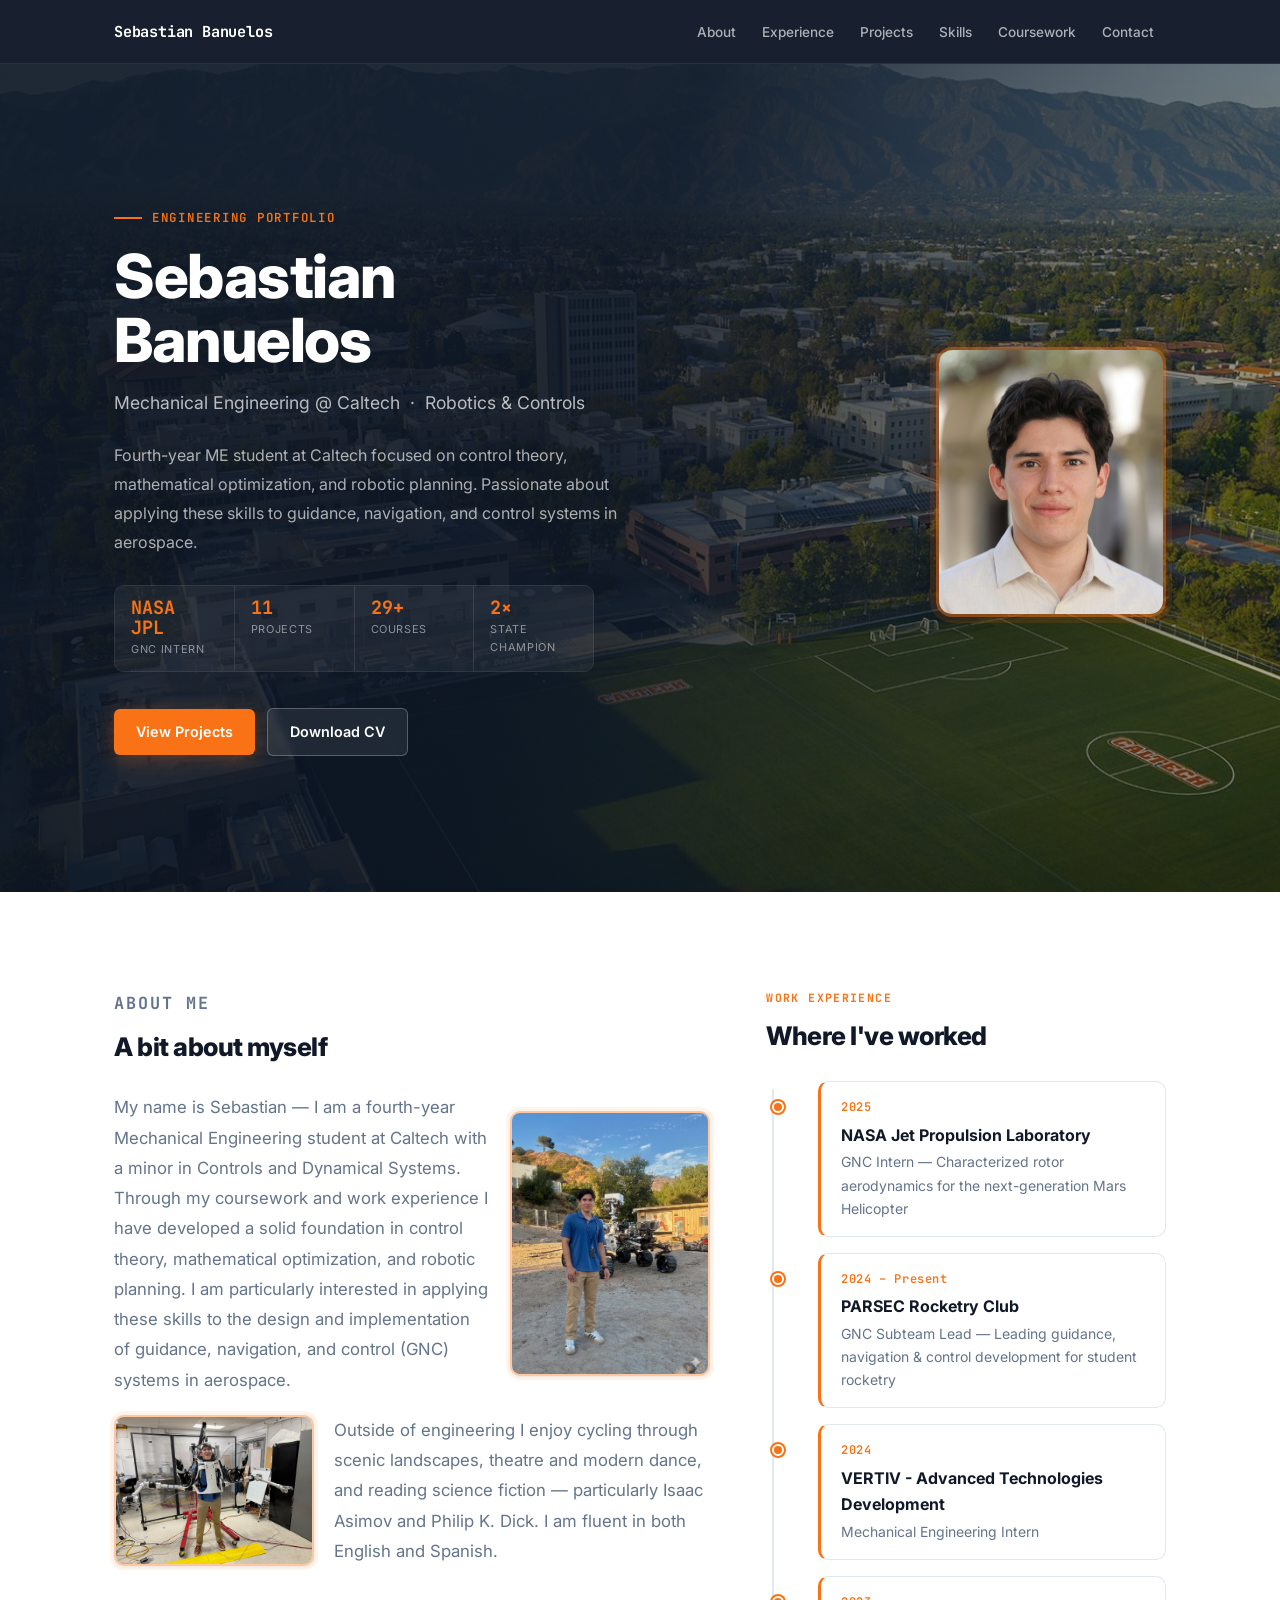
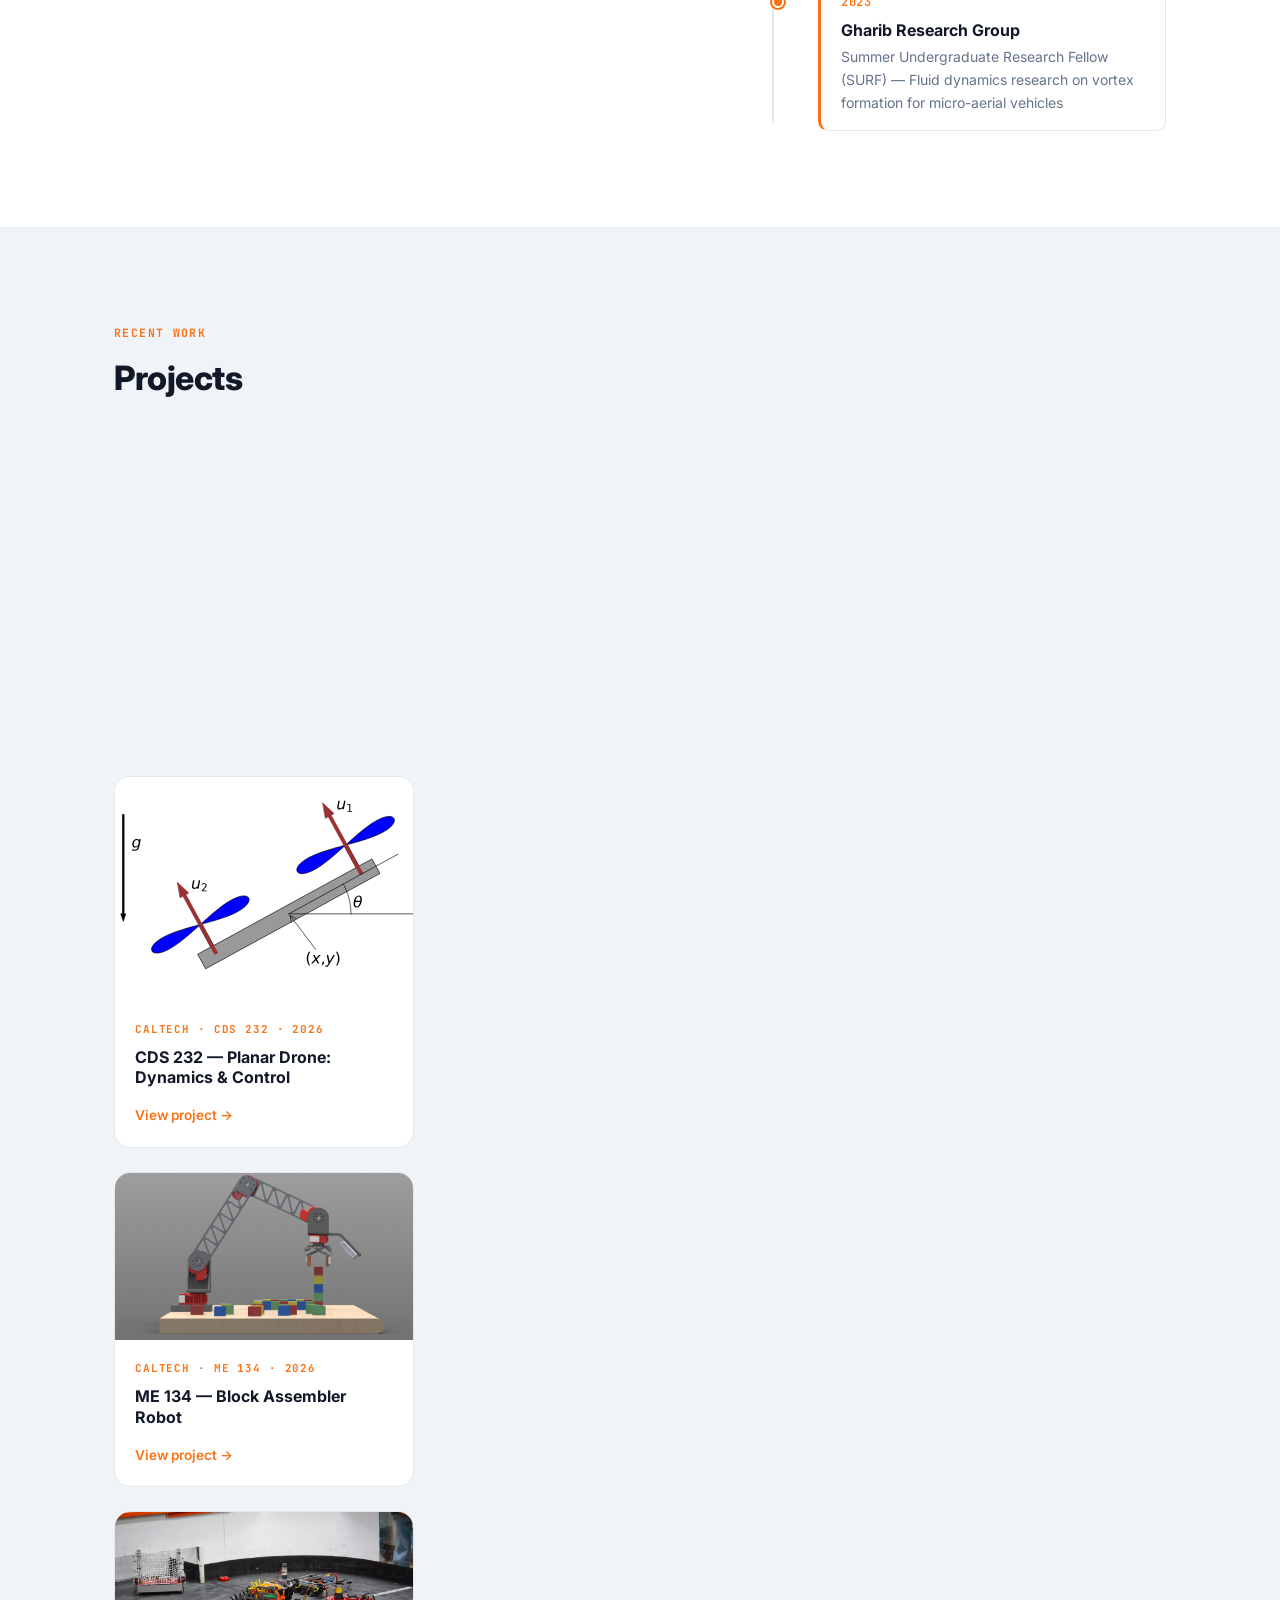
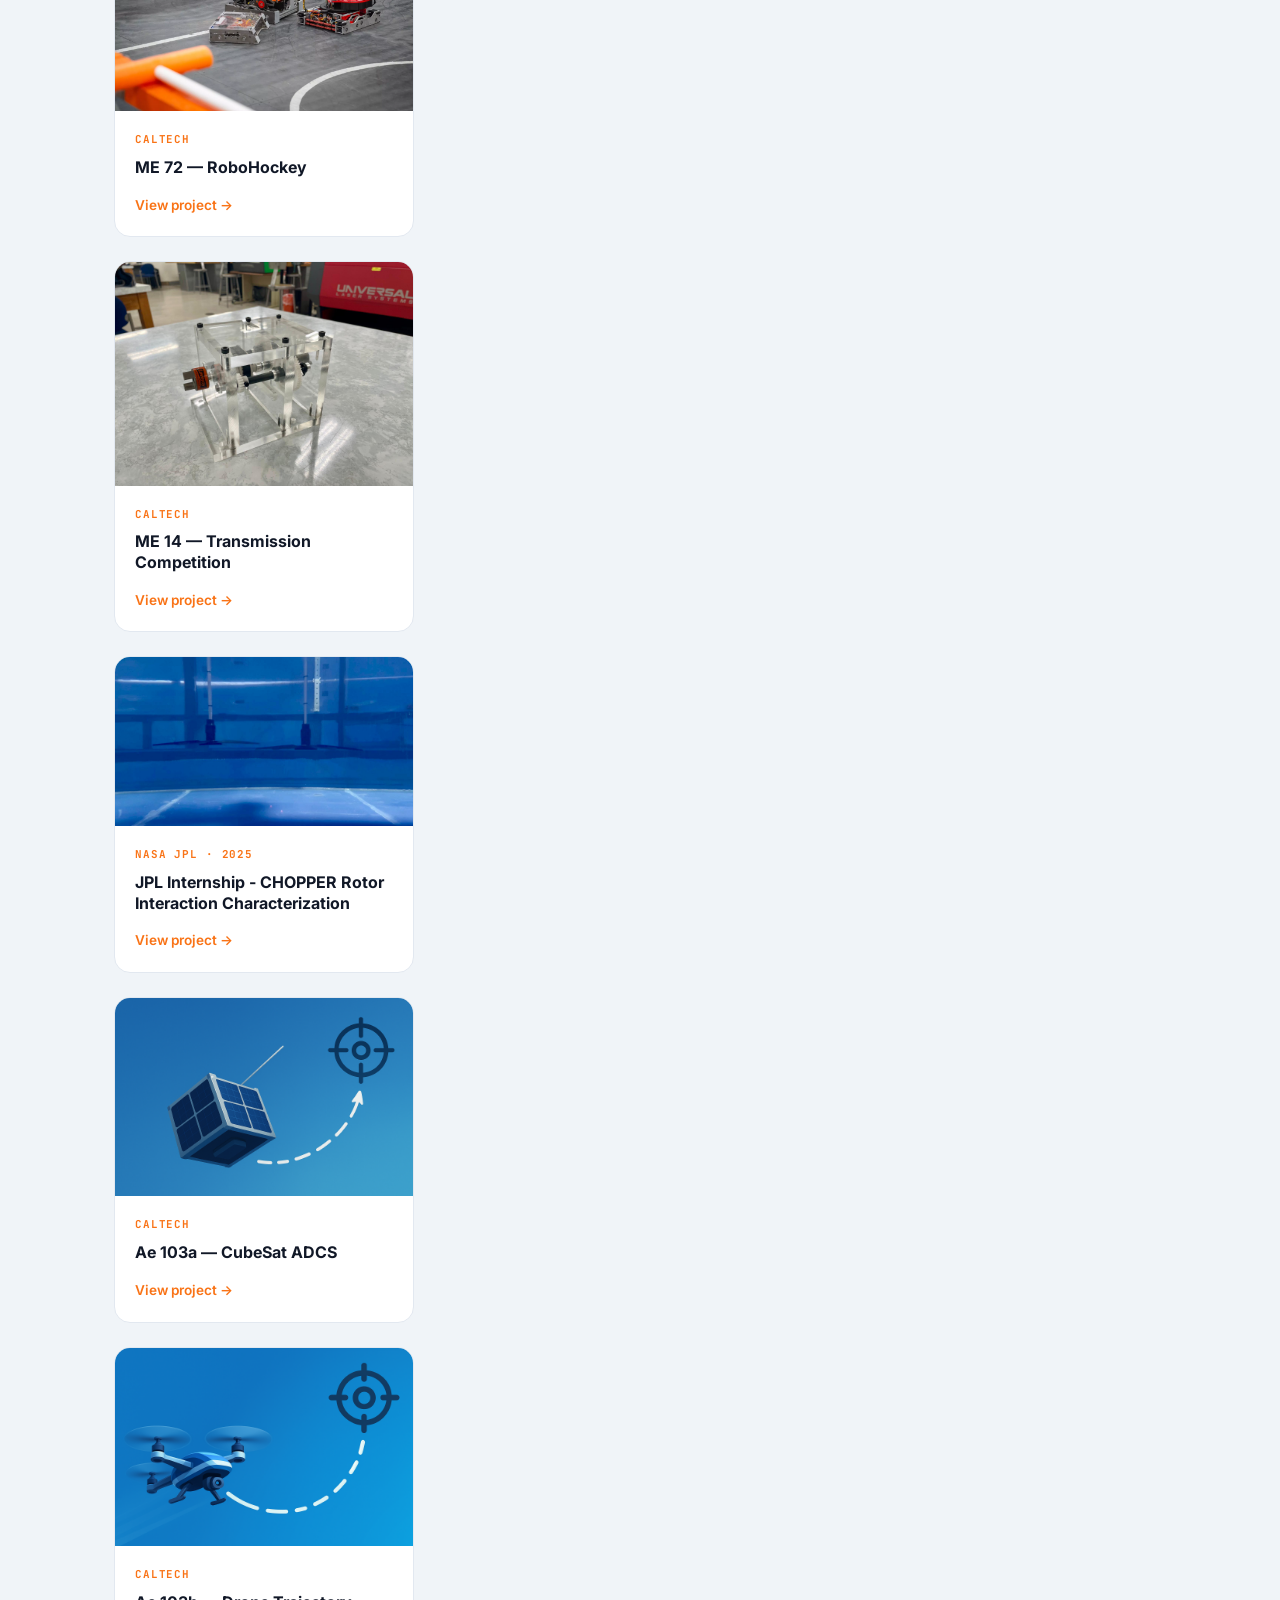
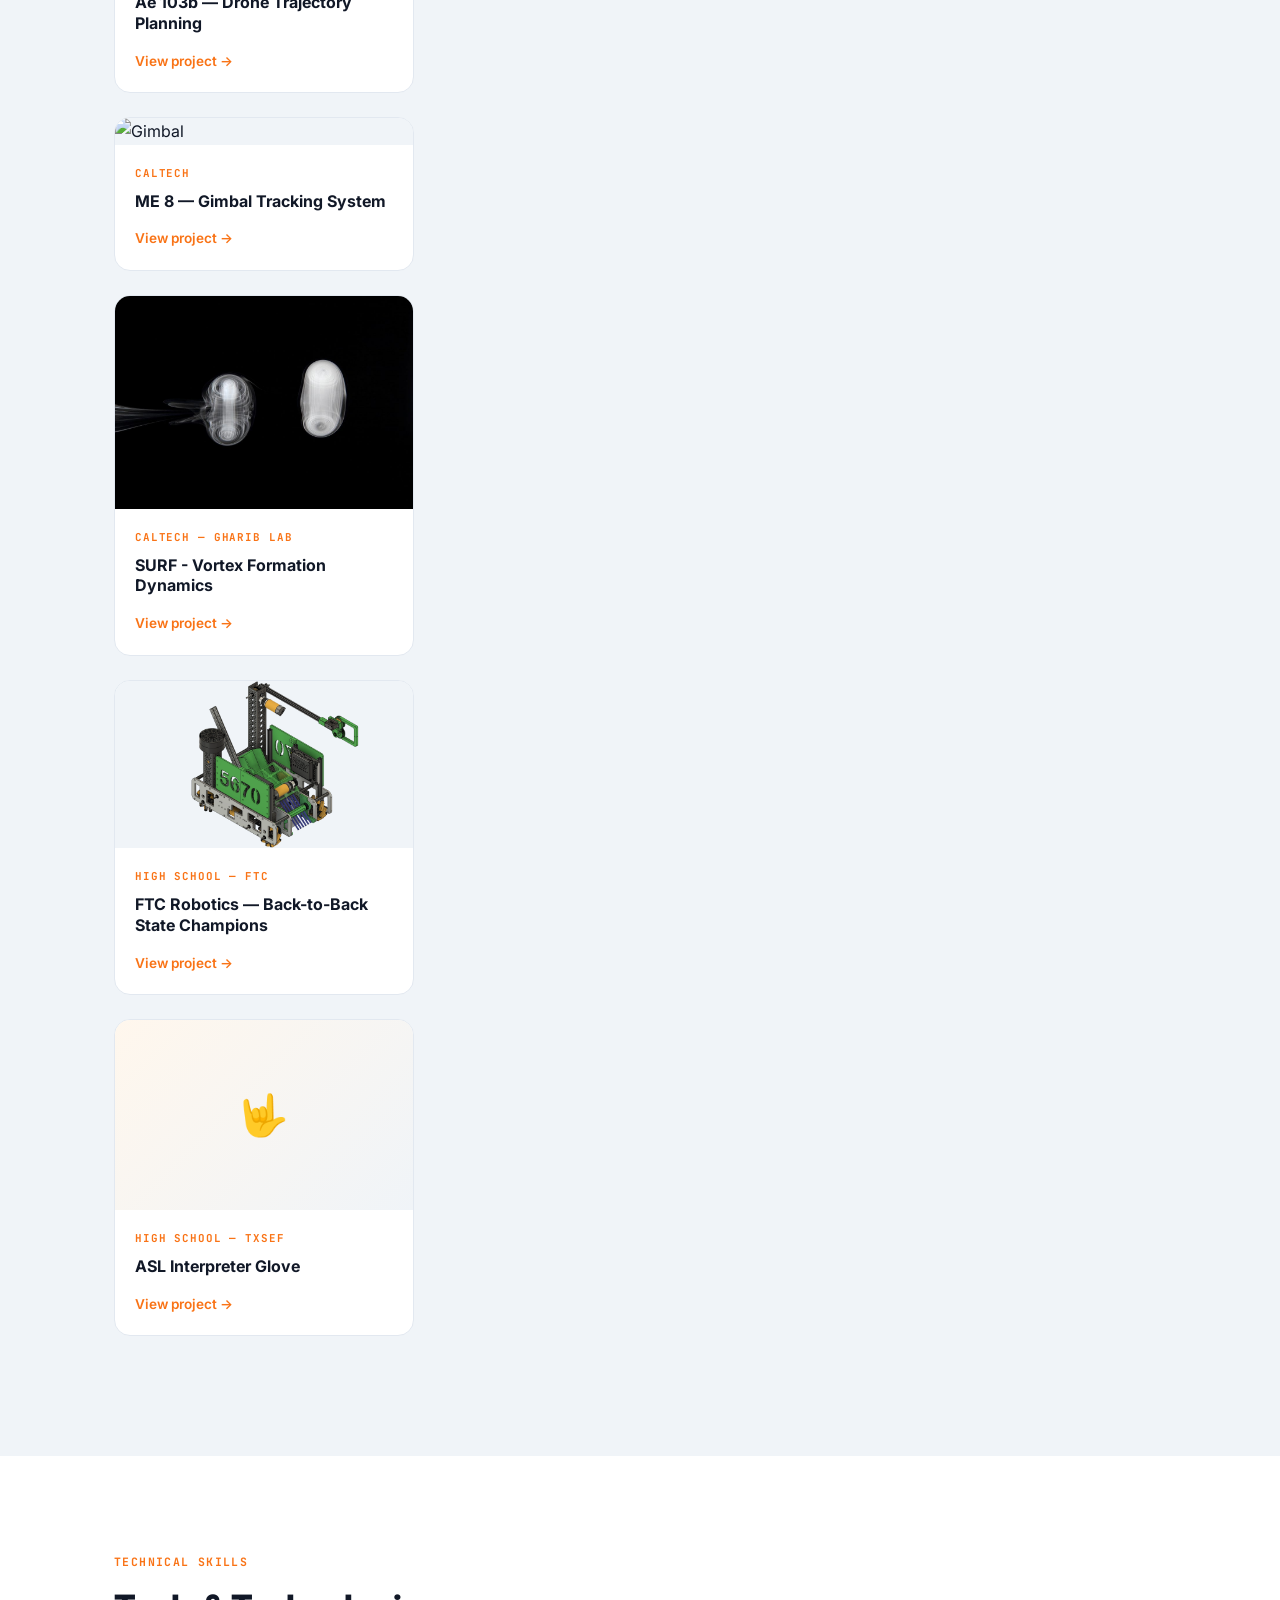
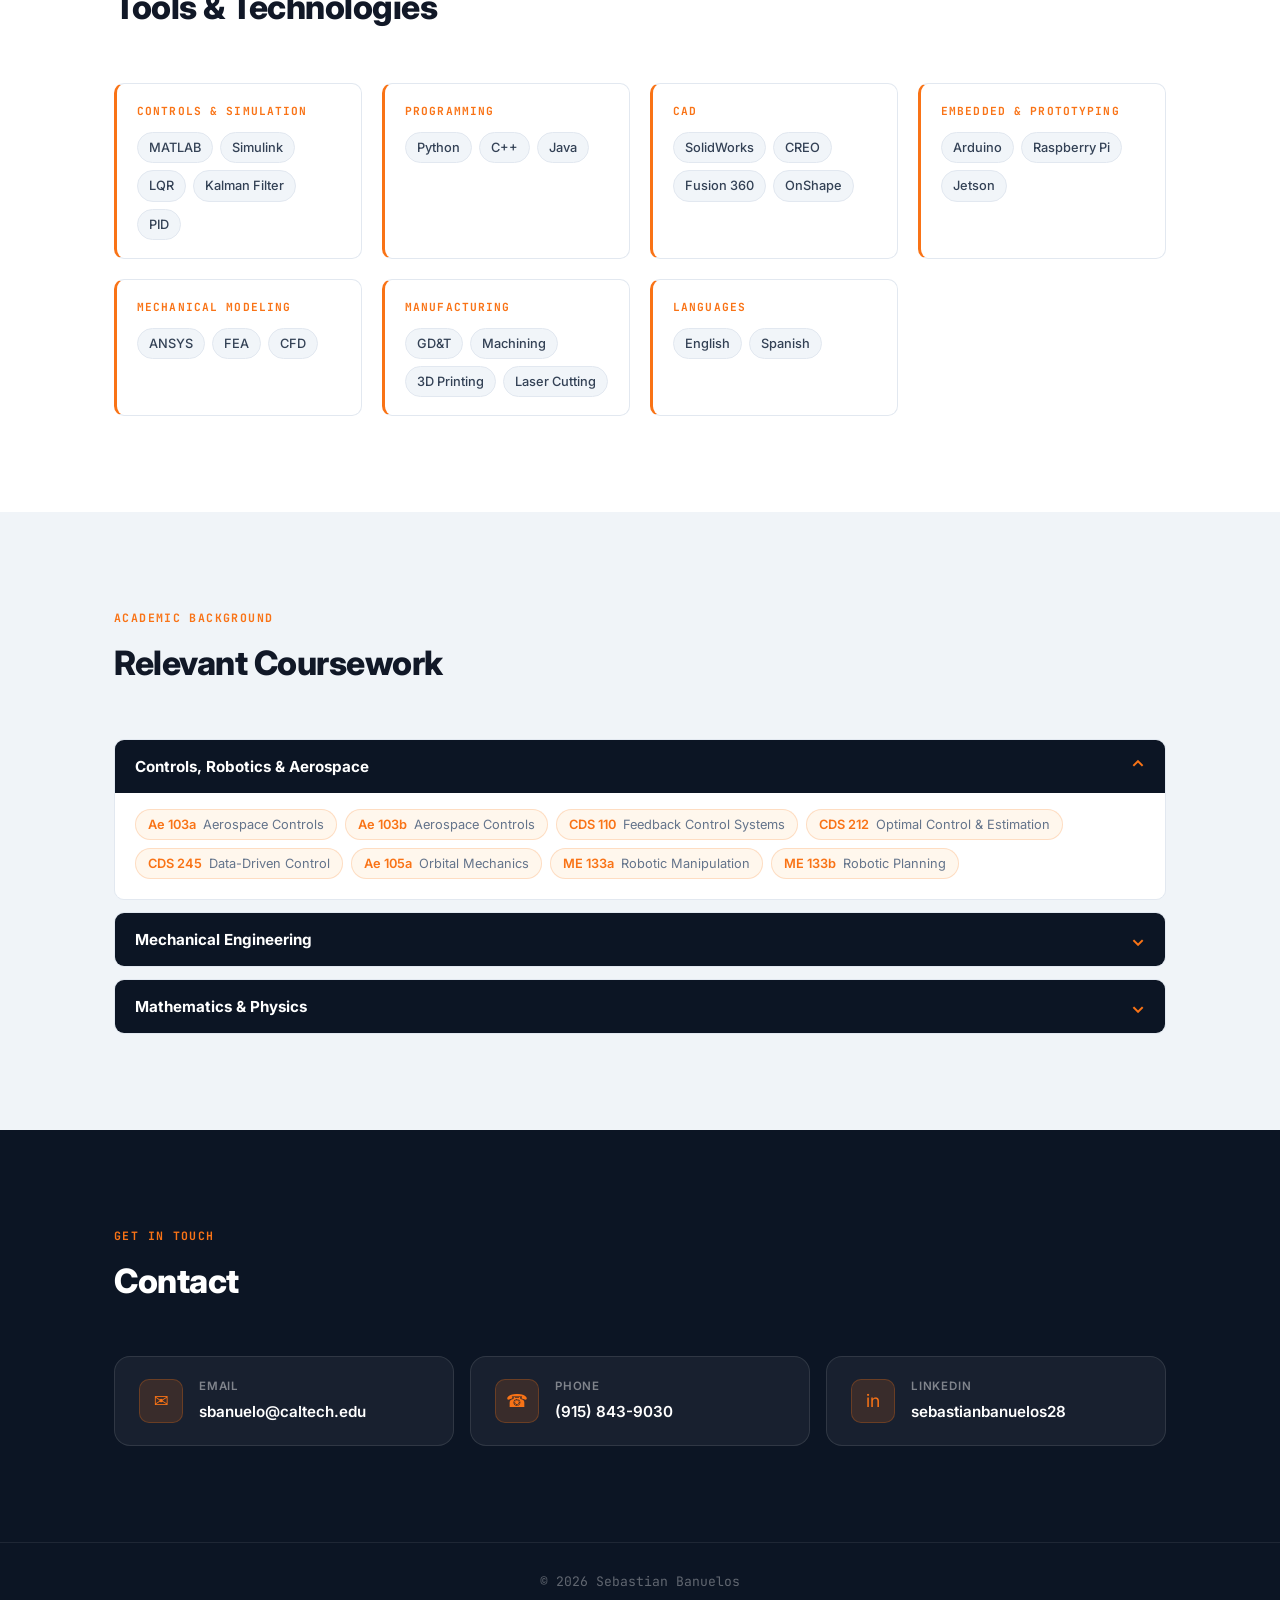
==== commit ff074b3d: "Organized landing page and ME72 project" ====
--- a/index.html
+++ b/index.html
@@ -81,23 +81,33 @@
   ======================================================= -->
   <section id="about">
     <div class="container">
-      <p class="section-label">About Me</p>
-      <h2 class="section-title">A bit about myself</h2>
       <div class="about__inner reveal">
         <div class="about__bio">
-          <p>
-            My name is Sebastian — I am a fourth-year Mechanical Engineering student at
-            Caltech with a minor in Controls and Dynamical Systems. Through my coursework
-            and work experience I have developed a solid foundation in control theory,
-            mathematical optimization, and robotic planning. I am particularly interested
-            in applying these skills to the design and implementation of guidance, navigation,
-            and control (GNC) systems in aerospace.
-          </p>
-          <p>
-            Outside of engineering I enjoy cycling through scenic landscapes, theatre and
-            modern dance, and reading science fiction — particularly Isaac Asimov and Philip K. Dick.
-            I am fluent in both English and Spanish.
-          </p>
+          <p class="section-label" style="margin-bottom:8px;">About Me</p>
+          <h2 class="section-title" style="font-size:1.6rem; margin-bottom:24px;">A bit about myself</h2>
+          <div class="about__bio-row">
+            <p>
+              My name is Sebastian — I am a fourth-year Mechanical Engineering student at
+              Caltech with a minor in Controls and Dynamical Systems. Through my coursework
+              and work experience I have developed a solid foundation in control theory,
+              mathematical optimization, and robotic planning. I am particularly interested
+              in applying these skills to the design and implementation of guidance, navigation,
+              and control (GNC) systems in aerospace.
+            </p>
+            <div class="about__photo about__photo--full">
+              <img src="assets/jpl.png" alt="Sebastian at NASA Jet Propulsion Laboratory">
+            </div>
+          </div>
+          <div class="about__bio-row about__bio-row--reverse">
+            <div class="about__photo about__photo--full">
+              <img src="assets/doc oct.jpeg" alt="Sebastian at Doc Ock">
+            </div>
+            <p>
+              Outside of engineering I enjoy cycling through scenic landscapes, theatre and
+              modern dance, and reading science fiction — particularly Isaac Asimov and Philip K. Dick.
+              I am fluent in both English and Spanish.
+            </p>
+          </div>
         </div>
         <div class="about__experience">
           <p class="section-label" style="margin-bottom:8px;">Work Experience</p>
@@ -116,15 +126,6 @@
             <div class="timeline__item reveal">
               <div class="timeline__dot"></div>
               <div class="timeline__card">
-                <div class="timeline__date">2025 – Present</div>
-                <div class="timeline__company">California Institute of Technology</div>
-                <div class="timeline__role">Teaching Assistant</div>
-              </div>
-            </div>
-
-            <div class="timeline__item reveal">
-              <div class="timeline__dot"></div>
-              <div class="timeline__card">
                 <div class="timeline__date">2024 – Present</div>
                 <div class="timeline__company">PARSEC Rocketry Club</div>
                 <div class="timeline__role">GNC Subteam Lead — Leading guidance, navigation &amp; control development for student rocketry</div>
@@ -135,7 +136,7 @@
               <div class="timeline__dot"></div>
               <div class="timeline__card">
                 <div class="timeline__date">2024</div>
-                <div class="timeline__company">VERTIV</div>
+                <div class="timeline__company">VERTIV - Advanced Technologies Development</div>
                 <div class="timeline__role">Mechanical Engineering Intern</div>
               </div>
             </div>
@@ -165,38 +166,56 @@
 
       <div class="projects-grid">
 
+        <a href="projects/cds235.html" class="card reveal" data-category="controls robotics">
+          <img class="card__cover" src="assets/projects/cds235/dashboard.png" alt="Robot Arm Teleoperation Dashboard" />
+          <div class="card__body">
+            <span class="card__tag">Caltech · CDS 235 · 2026</span>
+            <div class="card__title">CDS 235 — Robot Arm Teleoperation via Smartphone</div>
+            <div class="card__arrow">View project →</div>
+          </div>
+        </a>
+
+        <a href="projects/cds232.html" class="card reveal" data-category="controls">
+          <img class="card__cover" src="assets/CDS%20232%20Report/figures/cp1/quadrotor2d.svg" alt="Planar Quadrotor Diagram" />
+          <div class="card__body">
+            <span class="card__tag">Caltech · CDS 232 · 2026</span>
+            <div class="card__title">CDS 232 — Planar Drone: Dynamics &amp; Control</div>
+            <div class="card__arrow">View project →</div>
+          </div>
+        </a>
+
+        <a href="projects/me134.html" class="card reveal" data-category="controls robotics">
+          <img class="card__cover" src="assets/ME%20134%20Report/imgs/unused/1.JPG" alt="Block Assembler Robot" />
+          <div class="card__body">
+            <span class="card__tag">Caltech · ME 134 · 2026</span>
+            <div class="card__title">ME 134 — Block Assembler Robot</div>
+            <div class="card__arrow">View project →</div>
+          </div>
+        </a>
+
+        <a href="projects/me72.html" class="card reveal" data-category="mechanical robotics">
+          <img class="card__cover" src="assets/projects/me72/image.png" alt="RoboHockey" />
+          <div class="card__body">
+            <span class="card__tag">Caltech</span>
+            <div class="card__title">ME 72 — RoboHockey</div>
+            <div class="card__arrow">View project →</div>
+          </div>
+        </a>
+
+        <a href="projects/me14.html" class="card reveal" data-category="mechanical">
+          <img class="card__cover" src="assets/projects/me14/WhatsApp_Image_2024-09-26_at_7.17.38_PM.jpeg" alt="Transmission" />
+          <div class="card__body">
+            <span class="card__tag">Caltech</span>
+            <div class="card__title">ME 14 — Transmission Competition</div>
+            <div class="card__arrow">View project →</div>
+          </div>
+        </a>
+
         <a href="projects/chopper.html" class="card reveal" data-category="controls">
           <img class="card__cover" src="assets/projects/chopper/WhatsApp_Image_2025-10-01_at_7.41.45_PM.jpeg" alt="CHOPPER" />
           <div class="card__body">
             <span class="card__tag">NASA JPL · 2025</span>
-            <div class="card__title">CHOPPER Rotor Interaction Characterization</div>
-            <div class="card__arrow">View project →</div>
-          </div>
-        </a>
-
-        <a href="projects/cds232.html" class="card reveal" data-category="controls">
-          <img class="card__cover" src="assets/CDS%20232%20Report/figures/cp1/quadrotor2d.svg" alt="Planar Quadrotor Diagram" />
-          <div class="card__body">
-            <span class="card__tag">Caltech · CDS 232 · 2026</span>
-            <div class="card__title">CDS 232 — Planar Drone: Dynamics &amp; Control</div>
-            <div class="card__arrow">View project →</div>
-          </div>
-        </a>
-
-        <a href="projects/cds235.html" class="card reveal" data-category="controls robotics">
-          <img class="card__cover" src="assets/projects/cds235/dashboard.png" alt="Robot Arm Teleoperation Dashboard" />
-          <div class="card__body">
-            <span class="card__tag">Caltech · CDS 235 · 2026</span>
-            <div class="card__title">CDS 235 — Robot Arm Teleoperation via Smartphone</div>
-            <div class="card__arrow">View project →</div>
-          </div>
-        </a>
-
-        <a href="projects/me134.html" class="card reveal" data-category="controls robotics">
-          <img class="card__cover" src="assets/ME%20134%20Report/imgs/unused/1.JPG" alt="Block Assembler Robot" />
-          <div class="card__body">
-            <span class="card__tag">Caltech · ME 134 · 2026</span>
-            <div class="card__title">ME 134 — Block Assembler Robot</div>
+            <div class="card__title">JPL Internship - CHOPPER Rotor Interaction Characterization</div>
             <div class="card__arrow">View project →</div>
           </div>
         </a>
@@ -219,24 +238,6 @@
           </div>
         </a>
 
-        <a href="projects/me72.html" class="card reveal" data-category="mechanical robotics">
-          <img class="card__cover" src="assets/projects/me72/image.png" alt="RoboHockey" />
-          <div class="card__body">
-            <span class="card__tag">Caltech</span>
-            <div class="card__title">ME 72 — RoboHockey</div>
-            <div class="card__arrow">View project →</div>
-          </div>
-        </a>
-
-        <a href="projects/me14.html" class="card reveal" data-category="mechanical">
-          <img class="card__cover" src="assets/projects/me14/WhatsApp_Image_2024-09-26_at_7.17.38_PM.jpeg" alt="Transmission" />
-          <div class="card__body">
-            <span class="card__tag">Caltech</span>
-            <div class="card__title">ME 14 — Transmission Competition</div>
-            <div class="card__arrow">View project →</div>
-          </div>
-        </a>
-
         <a href="projects/me8.html" class="card reveal" data-category="robotics controls">
           <img class="card__cover" src="assets/projects/me8/image.png" alt="Gimbal" />
           <div class="card__body">
@@ -250,7 +251,7 @@
           <img class="card__cover" src="assets/projects/surf/image.png" alt="SURF" />
           <div class="card__body">
             <span class="card__tag">Caltech — Gharib Lab</span>
-            <div class="card__title">Summer Undergraduate Research Fellow</div>
+            <div class="card__title">SURF - Vortex Formation Dynamics</div>
             <div class="card__arrow">View project →</div>
           </div>
         </a>
@@ -473,6 +474,7 @@
     </div>
   </footer>
 
+  <script src="https://unpkg.com/masonry-layout@4/dist/masonry.pkgd.min.js"></script>
   <script src="js/main.js"></script>
 </body>
 </html>
--- a/css/style.css
+++ b/css/style.css
@@ -366,6 +366,45 @@
 }
 .about__bio p:last-child { margin-bottom: 0; }
 
+.about__bio-row {
+  display: flex;
+  flex-direction: row;
+  align-items: center;
+  gap: 20px;
+  margin-bottom: 20px;
+}
+
+.about__bio-row p {
+  flex: 1;
+  margin-bottom: 0 !important;
+}
+
+.about__photo {
+  flex-shrink: 0;
+  width: 200px;
+  height: 200px;
+  border-radius: var(--radius-md);
+  overflow: hidden;
+  border: 2px solid rgba(249,115,22,.4);
+  box-shadow: 0 0 0 4px rgba(249,115,22,.08), var(--shadow-sm);
+}
+
+.about__photo img {
+  width: 100%;
+  height: 100%;
+  display: block;
+  object-fit: cover;
+}
+
+.about__photo--full {
+  height: auto;
+}
+
+.about__photo--full img {
+  height: auto;
+  object-fit: unset;
+}
+
 .about__facts {
   flex-shrink: 0;
   width: 280px;
@@ -377,7 +416,7 @@
 }
 
 .about__experience {
-  flex: 1;
+  flex: 0 0 38%;
   min-width: 0;
 }
 
@@ -526,9 +565,7 @@
    PROJECTS GRID
    ============================================================ */
 .projects-grid {
-  display: grid;
-  grid-template-columns: repeat(auto-fill, minmax(300px, 1fr));
-  gap: 24px;
+  margin: 0 auto;
 }
 
 .card {
@@ -541,6 +578,8 @@
   transition: transform .2s, box-shadow .2s, border-color .2s;
   text-decoration: none;
   color: inherit;
+  width: 300px;
+  margin-bottom: 24px;
 }
 
 .card:hover {
@@ -618,7 +657,6 @@
   display: flex;
   flex-direction: column;
   gap: 8px;
-  flex: 1;
 }
 
 .card__tag {
@@ -1043,6 +1081,29 @@
   width: 100%;
   display: block;
   max-height: 480px;
+}
+
+.video-pair {
+  display: flex;
+  gap: 16px;
+  margin: 20px 0;
+}
+.video-pair .video-wrap {
+  flex: 1;
+  margin: 0;
+}
+.video-wrap--cropped {
+  height: 680px;
+  display: flex;
+  align-items: center;
+  justify-content: center;
+  overflow: hidden;
+}
+.video-wrap--cropped video {
+  width: 100%;
+  height: auto;
+  max-height: none;
+  flex-shrink: 0;
 }
 
 .yt-embed {
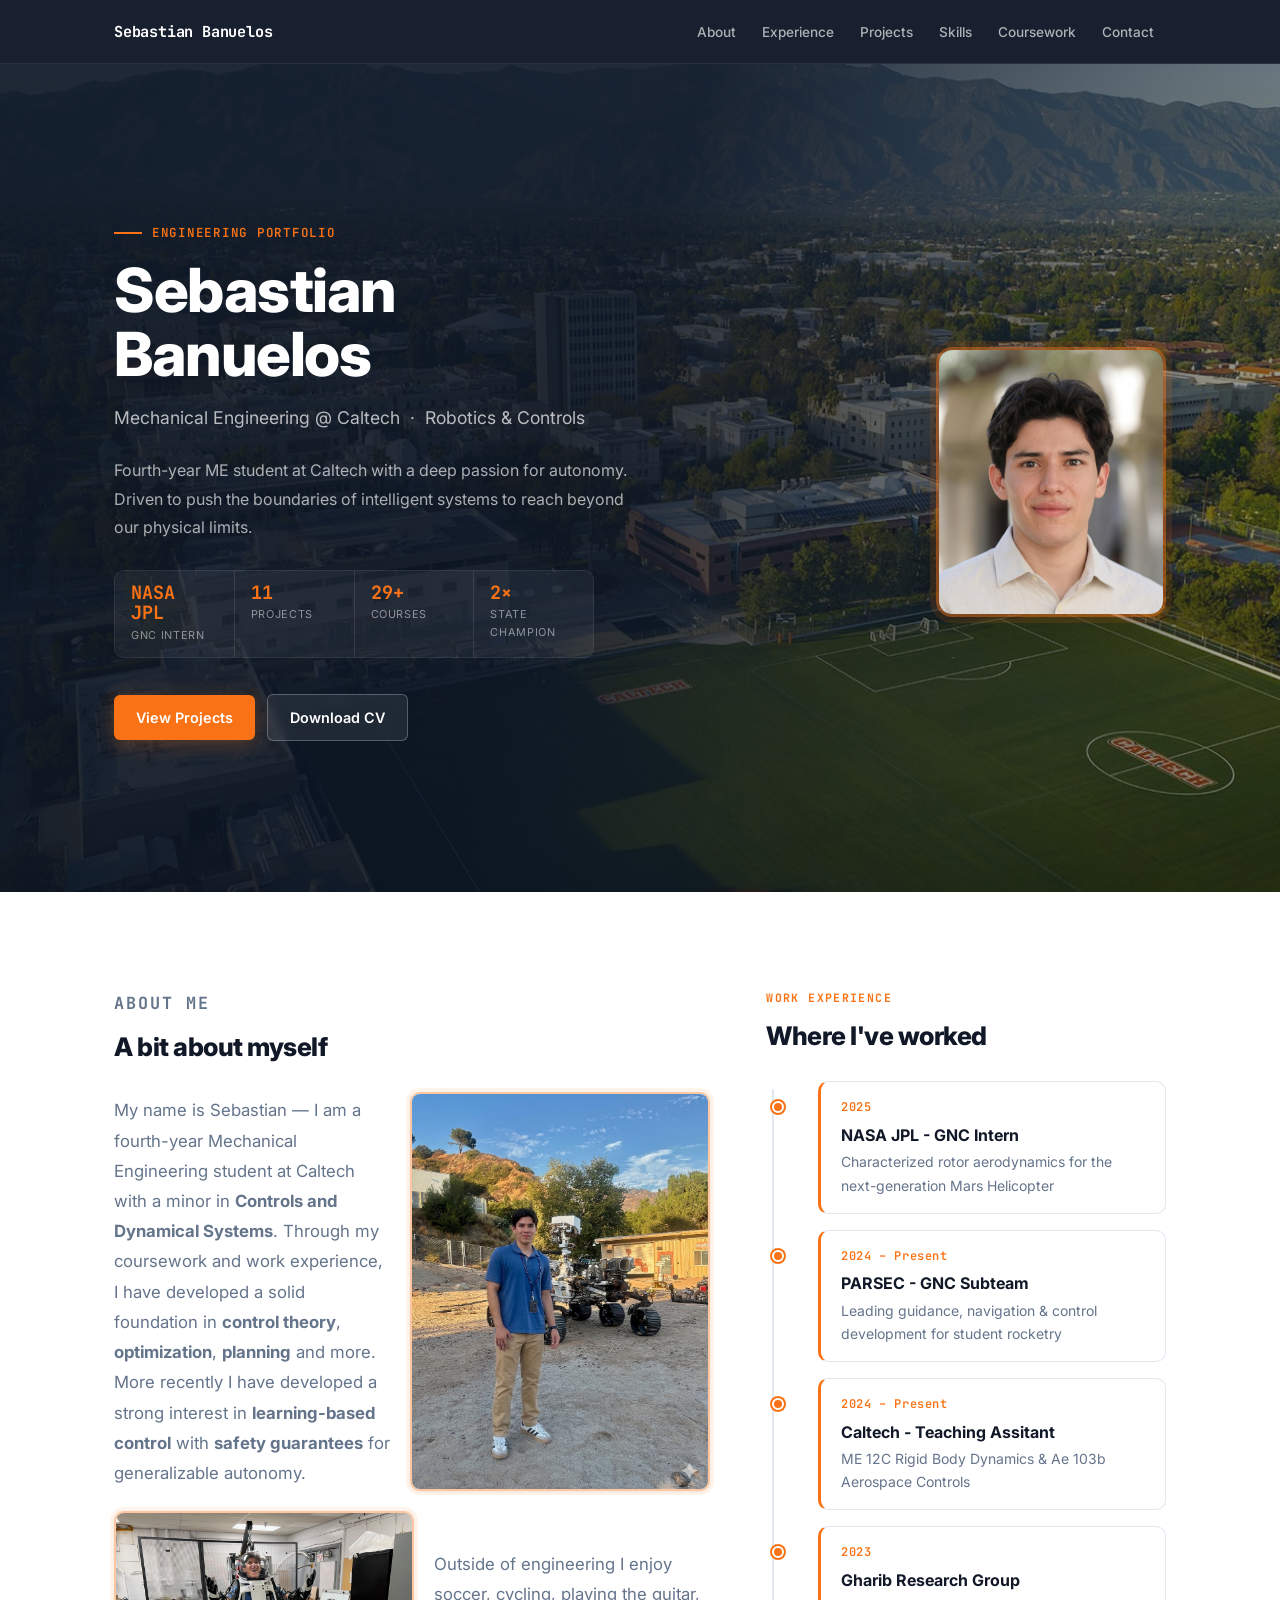
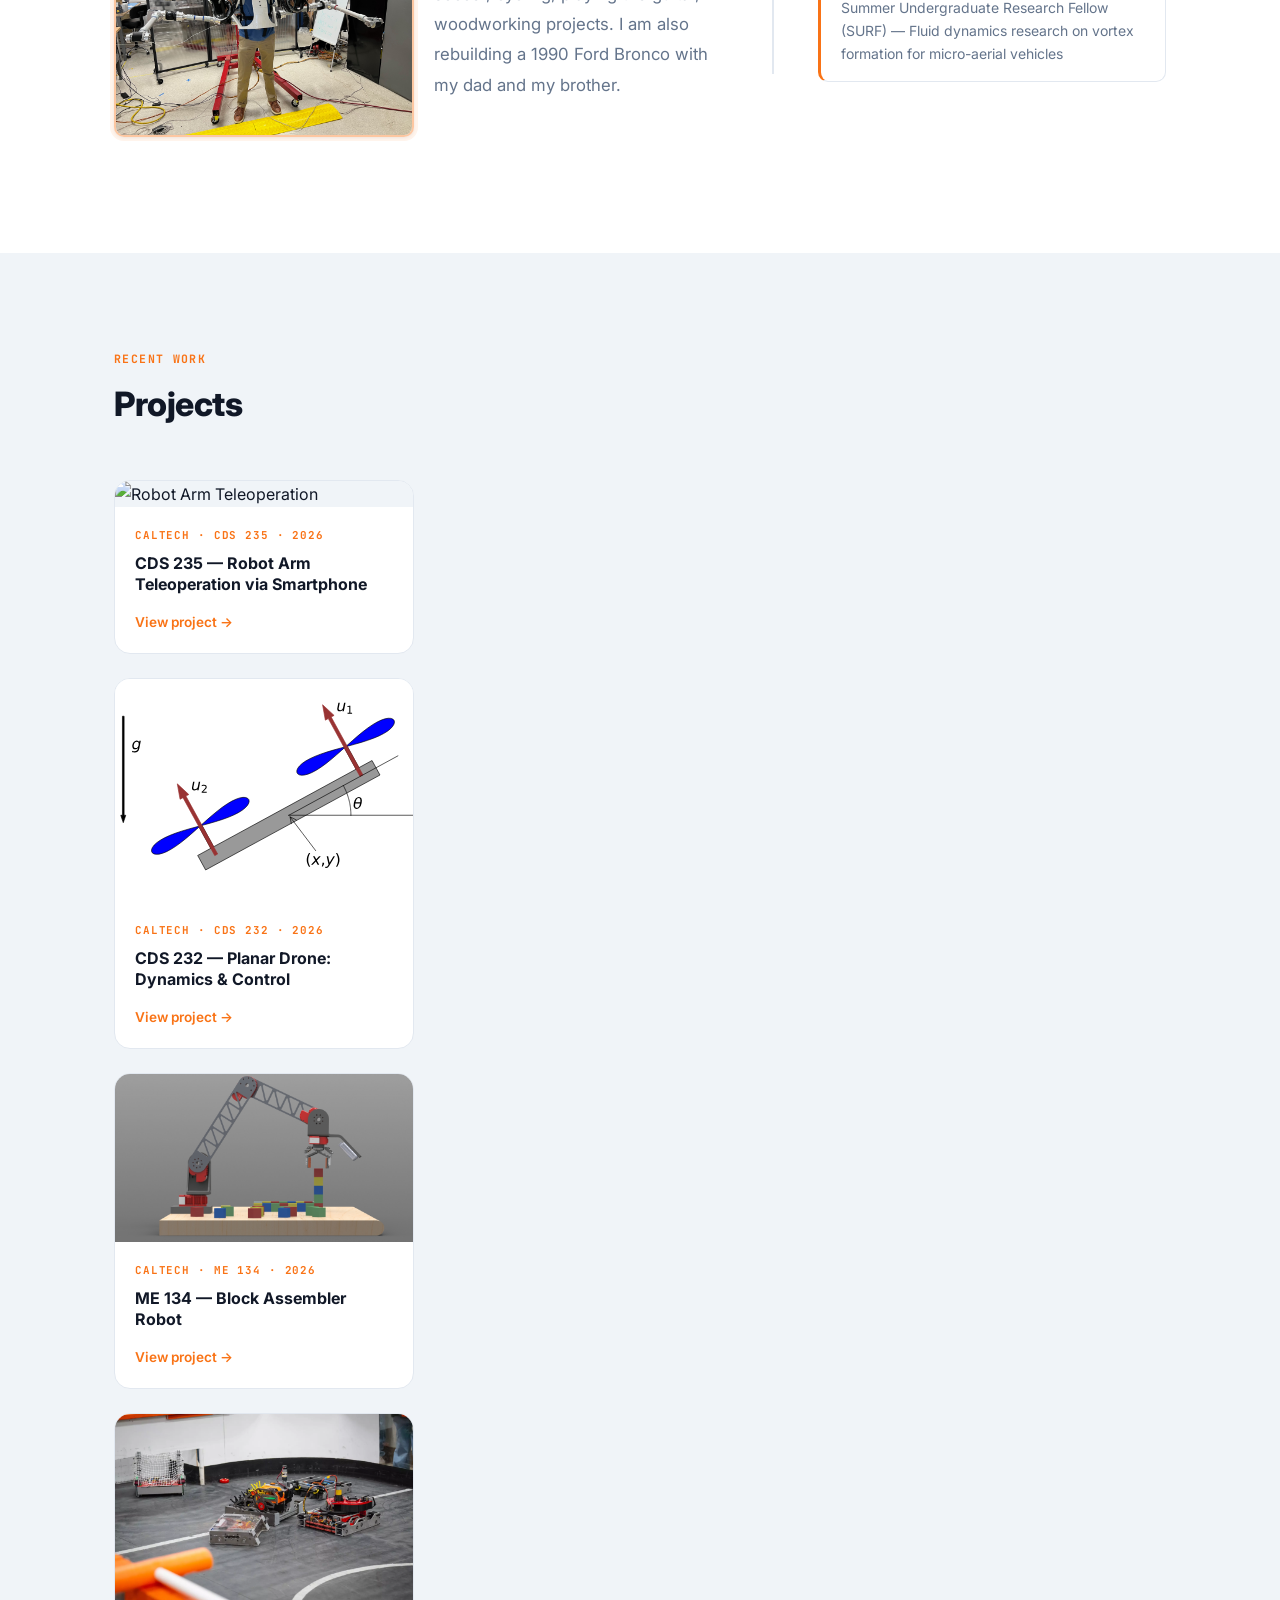
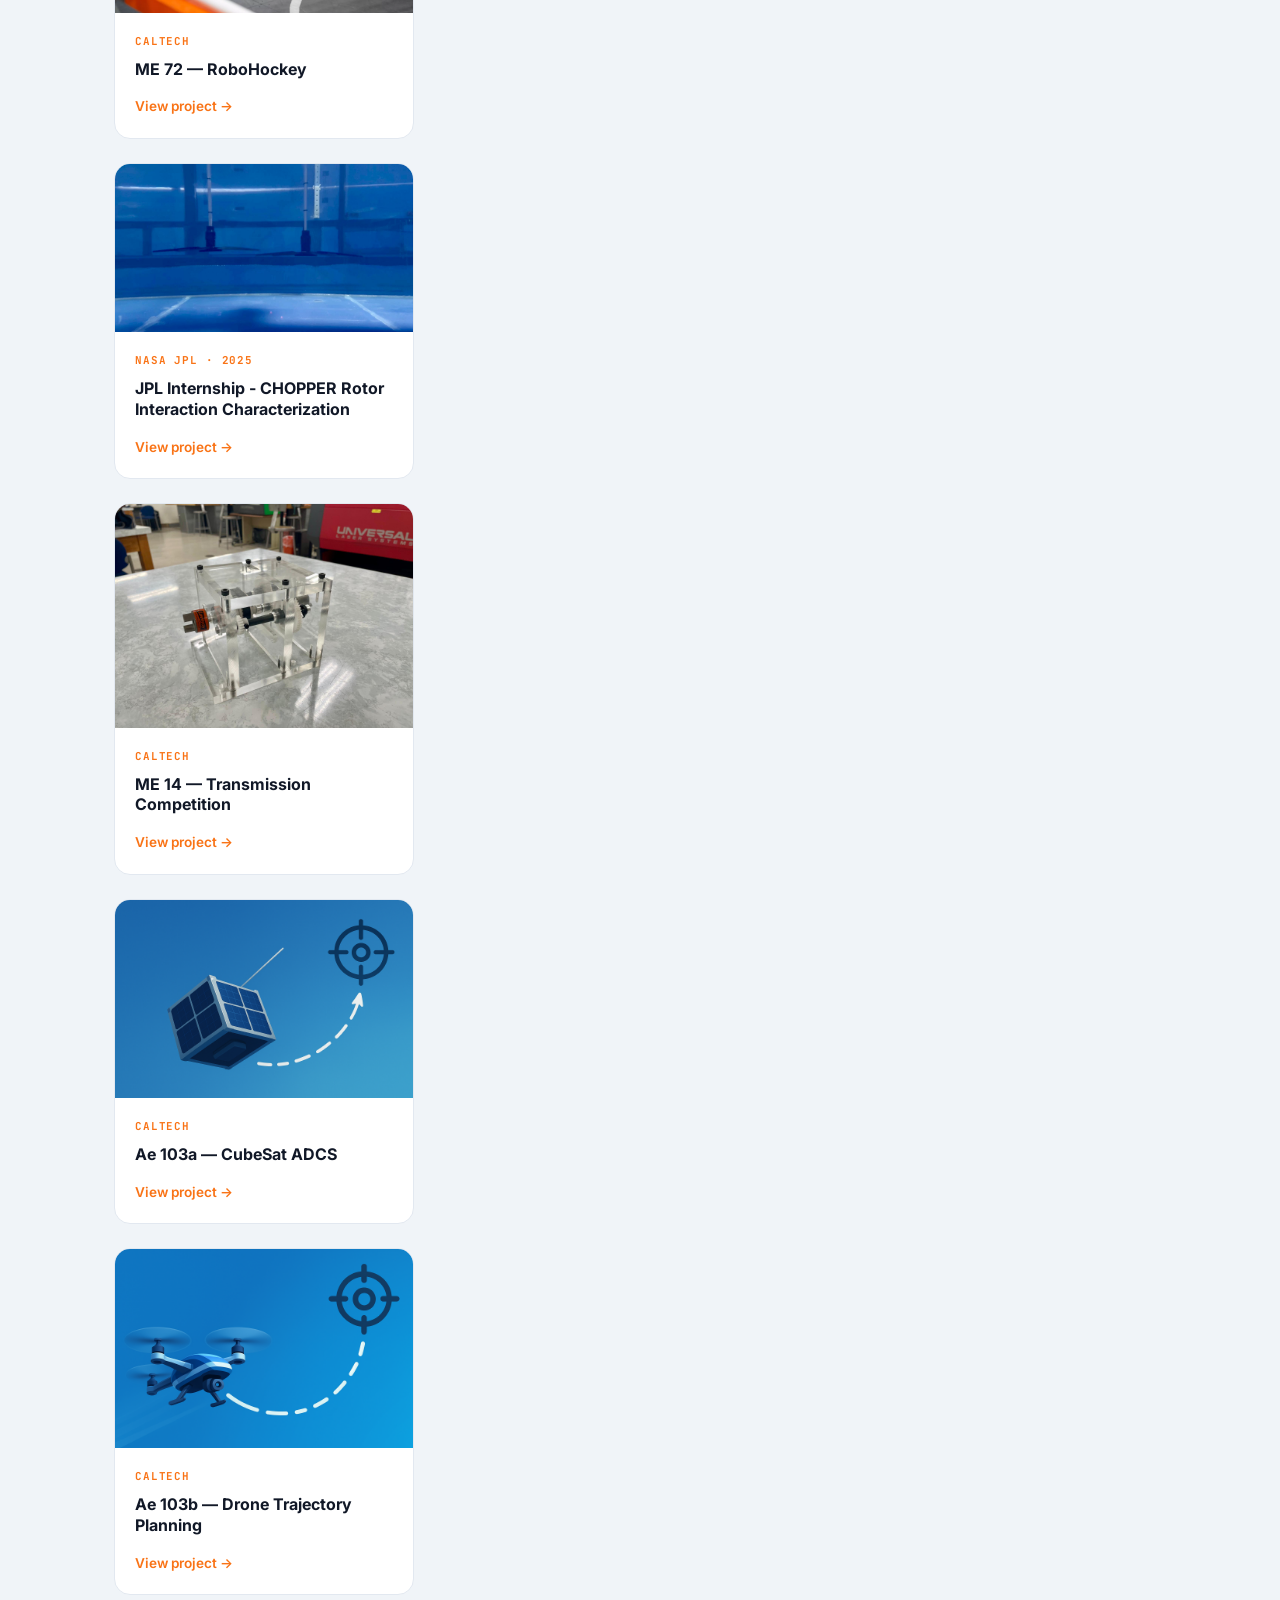
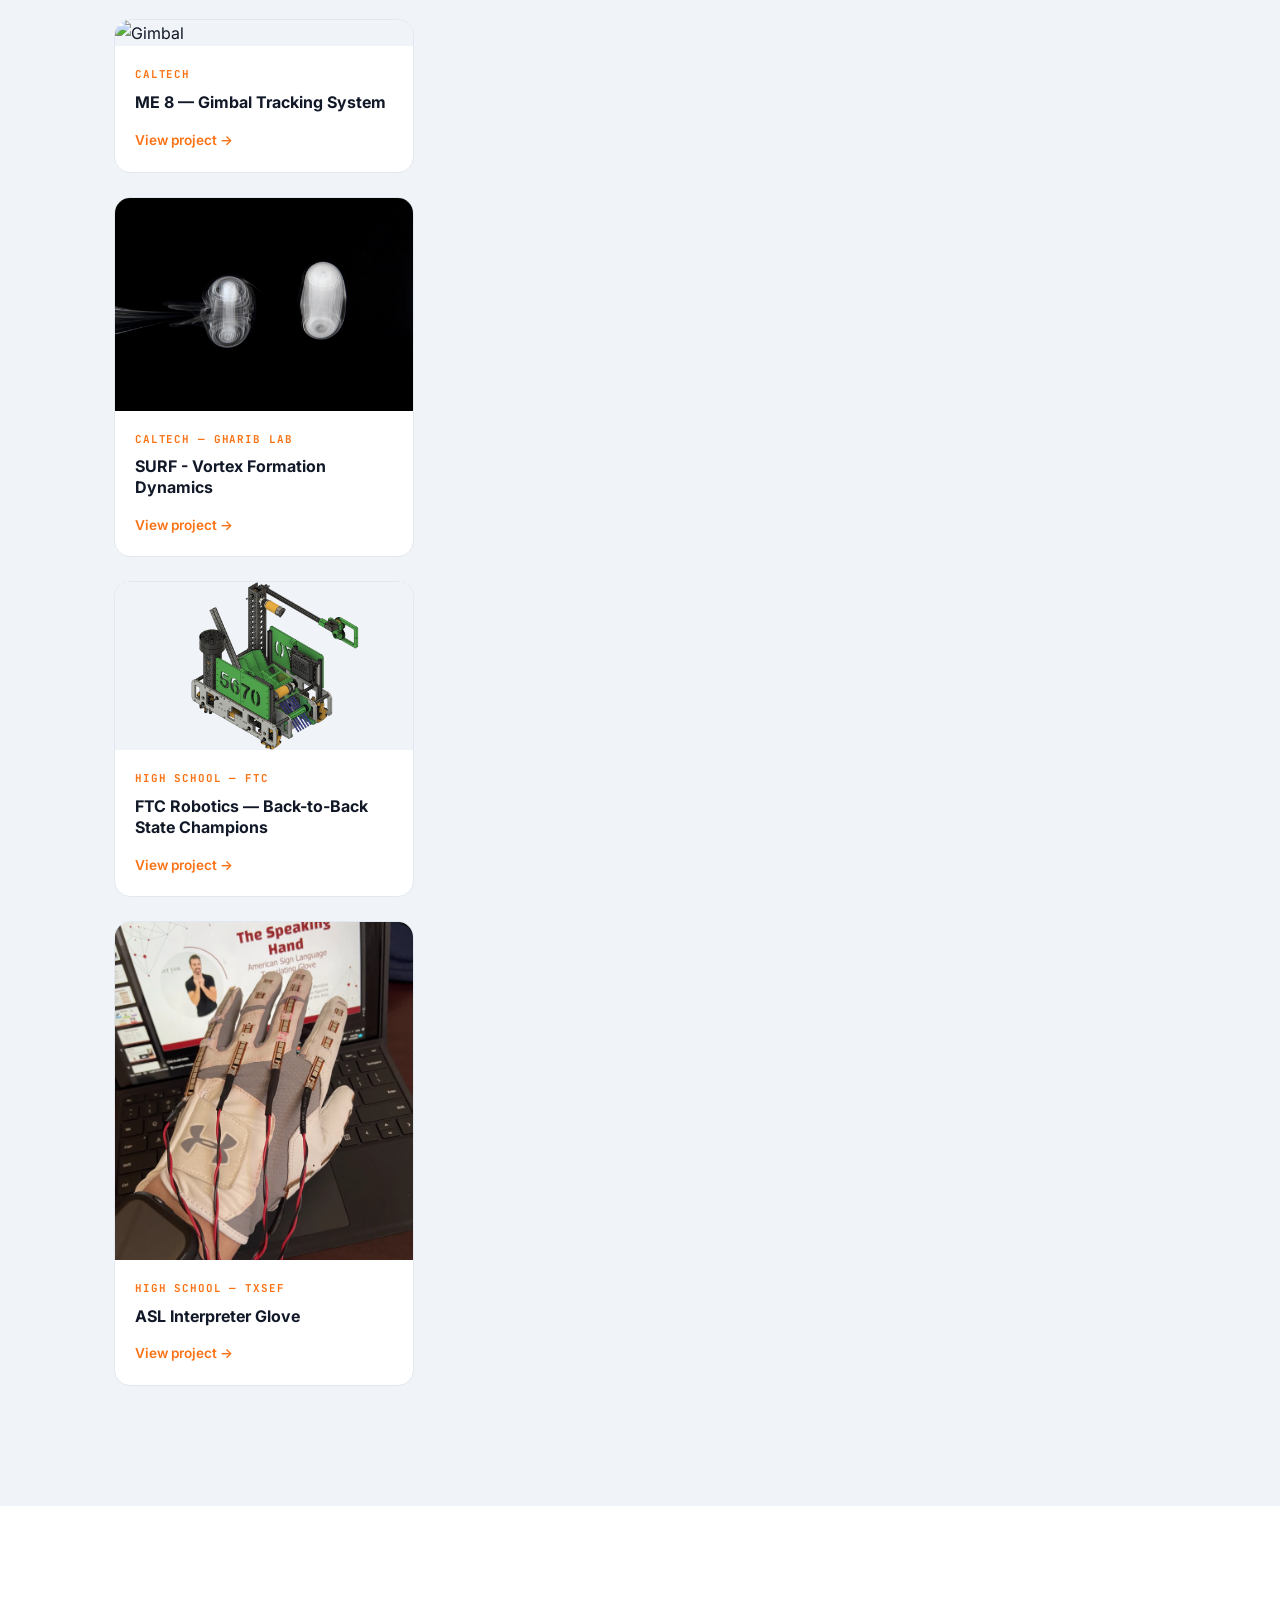
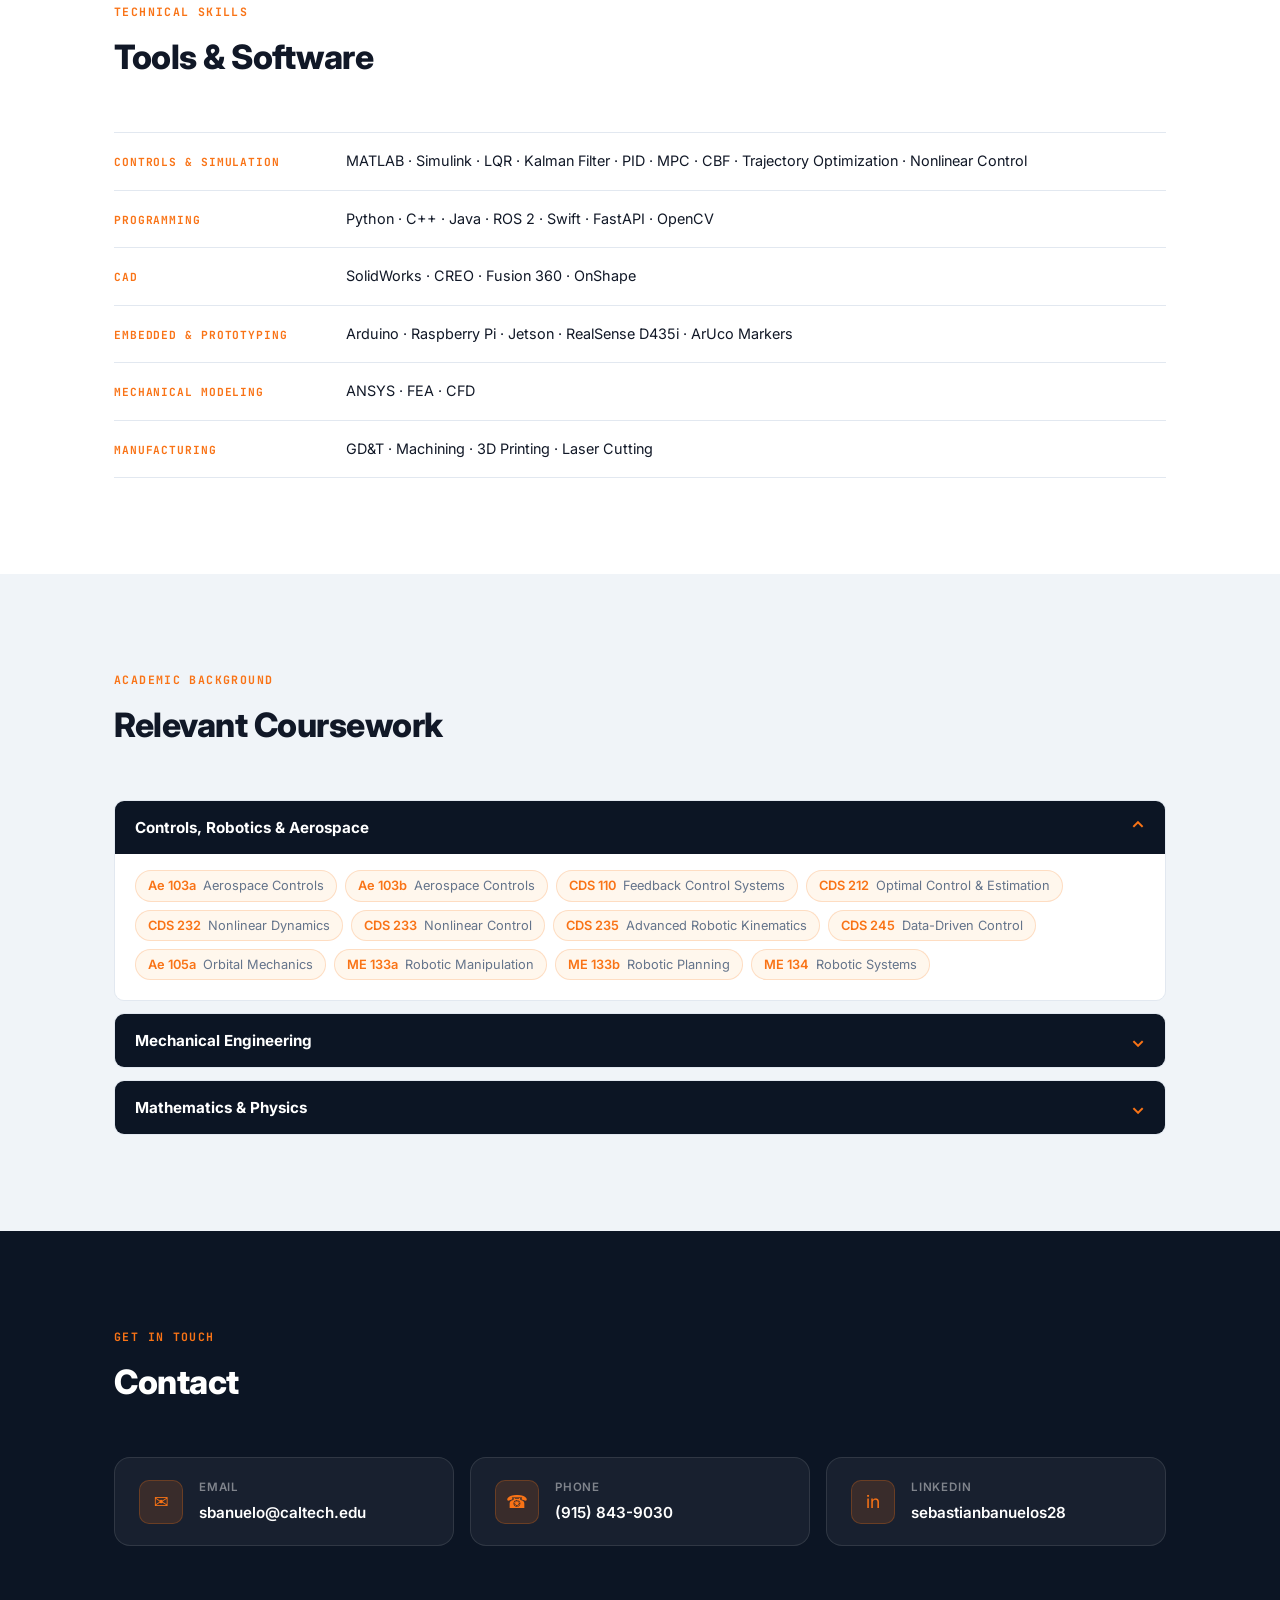
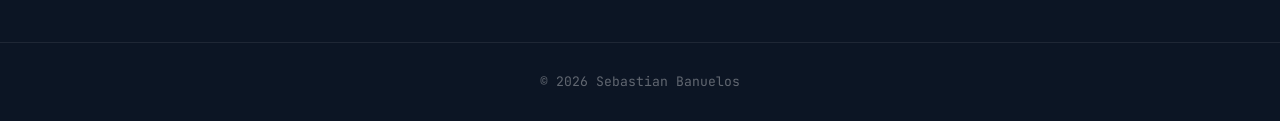
==== commit 31d2f011: "Polished landing page" ====
--- a/index.html
+++ b/index.html
@@ -42,9 +42,9 @@
           <h1 class="hero__name">Sebastian<br>Banuelos</h1>
           <p class="hero__title">Mechanical Engineering @ Caltech &nbsp;·&nbsp; Robotics &amp; Controls</p>
           <p class="hero__bio">
-            Fourth-year ME student at Caltech focused on control theory, mathematical
-            optimization, and robotic planning. Passionate about applying these skills
-            to guidance, navigation, and control systems in aerospace.
+            Fourth-year ME student at Caltech with a deep passion for autonomy.
+            Driven to push the boundaries of intelligent systems to reach beyond 
+            our physical limits.
           </p>
           <div class="hero__stats">
             <div class="hero__stat">
@@ -88,11 +88,10 @@
           <div class="about__bio-row">
             <p>
               My name is Sebastian — I am a fourth-year Mechanical Engineering student at
-              Caltech with a minor in Controls and Dynamical Systems. Through my coursework
-              and work experience I have developed a solid foundation in control theory,
-              mathematical optimization, and robotic planning. I am particularly interested
-              in applying these skills to the design and implementation of guidance, navigation,
-              and control (GNC) systems in aerospace.
+              Caltech with a minor in <strong>Controls and Dynamical Systems</strong>. Through my coursework
+              and work experience, I have developed a solid foundation in <strong>control theory</strong>,
+              <strong>optimization</strong>, <strong>planning</strong> and more. More recently I have developed a strong interest
+              in <strong>learning-based control</strong> with <strong>safety guarantees</strong> for generalizable autonomy.
             </p>
             <div class="about__photo about__photo--full">
               <img src="assets/jpl.png" alt="Sebastian at NASA Jet Propulsion Laboratory">
@@ -103,9 +102,8 @@
               <img src="assets/doc oct.jpeg" alt="Sebastian at Doc Ock">
             </div>
             <p>
-              Outside of engineering I enjoy cycling through scenic landscapes, theatre and
-              modern dance, and reading science fiction — particularly Isaac Asimov and Philip K. Dick.
-              I am fluent in both English and Spanish.
+              Outside of engineering I enjoy soccer, cycling, playing the guitar, woodworking projects. 
+              I am also rebuilding a 1990 Ford Bronco with my dad and my brother.
             </p>
           </div>
         </div>
@@ -118,8 +116,8 @@
               <div class="timeline__dot"></div>
               <div class="timeline__card">
                 <div class="timeline__date">2025</div>
-                <div class="timeline__company">NASA Jet Propulsion Laboratory</div>
-                <div class="timeline__role">GNC Intern — Characterized rotor aerodynamics for the next-generation Mars Helicopter</div>
+                <div class="timeline__company">NASA JPL - GNC Intern</div>
+                <div class="timeline__role">Characterized rotor aerodynamics for the next-generation Mars Helicopter</div>
               </div>
             </div>
 
@@ -127,17 +125,17 @@
               <div class="timeline__dot"></div>
               <div class="timeline__card">
                 <div class="timeline__date">2024 – Present</div>
-                <div class="timeline__company">PARSEC Rocketry Club</div>
-                <div class="timeline__role">GNC Subteam Lead — Leading guidance, navigation &amp; control development for student rocketry</div>
+                <div class="timeline__company">PARSEC - GNC Subteam</div>
+                <div class="timeline__role">Leading guidance, navigation &amp; control development for student rocketry</div>
               </div>
             </div>
 
             <div class="timeline__item reveal">
               <div class="timeline__dot"></div>
               <div class="timeline__card">
-                <div class="timeline__date">2024</div>
-                <div class="timeline__company">VERTIV - Advanced Technologies Development</div>
-                <div class="timeline__role">Mechanical Engineering Intern</div>
+                <div class="timeline__date">2024 – Present</div>
+                <div class="timeline__company">Caltech - Teaching Assitant</div>
+                <div class="timeline__role">ME 12C Rigid Body Dynamics &amp; Ae 103b Aerospace Controls</div>
               </div>
             </div>
 
@@ -167,7 +165,7 @@
       <div class="projects-grid">
 
         <a href="projects/cds235.html" class="card reveal" data-category="controls robotics">
-          <img class="card__cover" src="assets/projects/cds235/dashboard.png" alt="Robot Arm Teleoperation Dashboard" />
+          <img class="card__cover" src="https://scx2.b-cdn.net/gfx/news/2017/startuptotra.jpg" alt="Robot Arm Teleoperation" />
           <div class="card__body">
             <span class="card__tag">Caltech · CDS 235 · 2026</span>
             <div class="card__title">CDS 235 — Robot Arm Teleoperation via Smartphone</div>
@@ -202,6 +200,15 @@
           </div>
         </a>
 
+        <a href="projects/chopper.html" class="card reveal" data-category="controls">
+          <img class="card__cover" src="assets/projects/chopper/WhatsApp_Image_2025-10-01_at_7.41.45_PM.jpeg" alt="CHOPPER" />
+          <div class="card__body">
+            <span class="card__tag">NASA JPL · 2025</span>
+            <div class="card__title">JPL Internship - CHOPPER Rotor Interaction Characterization</div>
+            <div class="card__arrow">View project →</div>
+          </div>
+        </a>
+
         <a href="projects/me14.html" class="card reveal" data-category="mechanical">
           <img class="card__cover" src="assets/projects/me14/WhatsApp_Image_2024-09-26_at_7.17.38_PM.jpeg" alt="Transmission" />
           <div class="card__body">
@@ -211,15 +218,6 @@
           </div>
         </a>
 
-        <a href="projects/chopper.html" class="card reveal" data-category="controls">
-          <img class="card__cover" src="assets/projects/chopper/WhatsApp_Image_2025-10-01_at_7.41.45_PM.jpeg" alt="CHOPPER" />
-          <div class="card__body">
-            <span class="card__tag">NASA JPL · 2025</span>
-            <div class="card__title">JPL Internship - CHOPPER Rotor Interaction Characterization</div>
-            <div class="card__arrow">View project →</div>
-          </div>
-        </a>
-
         <a href="projects/ae103a.html" class="card reveal" data-category="controls">
           <img class="card__cover" src="assets/projects/ae103a/image.png" alt="CubeSat ADCS" />
           <div class="card__body">
@@ -266,7 +264,7 @@
         </a>
 
         <a href="projects/asl.html" class="card reveal" data-category="robotics research">
-          <div class="card__cover--placeholder">🤟</div>
+          <img class="card__cover" src="assets/projects/asl/b20de6e0-9a2f-4bdc-9d89-10ef0197e4b4.png" alt="ASL Interpreter Glove" />
           <div class="card__body">
             <span class="card__tag">High School — TXSEF</span>
             <div class="card__title">ASL Interpreter Glove</div>
@@ -284,73 +282,37 @@
   <section id="skills">
     <div class="container">
       <p class="section-label">Technical Skills</p>
-      <h2 class="section-title">Tools &amp; Technologies</h2>
-      <div class="skills-grid">
-
-        <div class="skill-group reveal">
-          <div class="skill-group__title">Controls &amp; Simulation</div>
-          <div class="tags">
-            <span class="tag">MATLAB</span>
-            <span class="tag">Simulink</span>
-            <span class="tag">LQR</span>
-            <span class="tag">Kalman Filter</span>
-            <span class="tag">PID</span>
-          </div>
-        </div>
-
-        <div class="skill-group reveal">
-          <div class="skill-group__title">Programming</div>
-          <div class="tags">
-            <span class="tag">Python</span>
-            <span class="tag">C++</span>
-            <span class="tag">Java</span>
-          </div>
-        </div>
-
-        <div class="skill-group reveal">
-          <div class="skill-group__title">CAD</div>
-          <div class="tags">
-            <span class="tag">SolidWorks</span>
-            <span class="tag">CREO</span>
-            <span class="tag">Fusion 360</span>
-            <span class="tag">OnShape</span>
-          </div>
-        </div>
-
-        <div class="skill-group reveal">
-          <div class="skill-group__title">Embedded &amp; Prototyping</div>
-          <div class="tags">
-            <span class="tag">Arduino</span>
-            <span class="tag">Raspberry Pi</span>
-            <span class="tag">Jetson</span>
-          </div>
-        </div>
-
-        <div class="skill-group reveal">
-          <div class="skill-group__title">Mechanical Modeling</div>
-          <div class="tags">
-            <span class="tag">ANSYS</span>
-            <span class="tag">FEA</span>
-            <span class="tag">CFD</span>
-          </div>
-        </div>
-
-        <div class="skill-group reveal">
-          <div class="skill-group__title">Manufacturing</div>
-          <div class="tags">
-            <span class="tag">GD&amp;T</span>
-            <span class="tag">Machining</span>
-            <span class="tag">3D Printing</span>
-            <span class="tag">Laser Cutting</span>
-          </div>
-        </div>
-
-        <div class="skill-group reveal">
-          <div class="skill-group__title">Languages</div>
-          <div class="tags">
-            <span class="tag">English</span>
-            <span class="tag">Spanish</span>
-          </div>
+      <h2 class="section-title">Tools &amp; Software </h2>
+      <div class="skills-list">
+
+        <div class="skills-row reveal">
+          <div class="skills-row__label">Controls &amp; Simulation</div>
+          <div class="skills-row__items">MATLAB · Simulink · LQR · Kalman Filter · PID · MPC · CBF · Trajectory Optimization · Nonlinear Control</div>
+        </div>
+
+        <div class="skills-row reveal">
+          <div class="skills-row__label">Programming</div>
+          <div class="skills-row__items">Python · C++ · Java · ROS 2 · Swift · FastAPI · OpenCV</div>
+        </div>
+
+        <div class="skills-row reveal">
+          <div class="skills-row__label">CAD</div>
+          <div class="skills-row__items">SolidWorks · CREO · Fusion 360 · OnShape</div>
+        </div>
+
+        <div class="skills-row reveal">
+          <div class="skills-row__label">Embedded &amp; Prototyping</div>
+          <div class="skills-row__items">Arduino · Raspberry Pi · Jetson · RealSense D435i · ArUco Markers</div>
+        </div>
+
+        <div class="skills-row reveal">
+          <div class="skills-row__label">Mechanical Modeling</div>
+          <div class="skills-row__items">ANSYS · FEA · CFD</div>
+        </div>
+
+        <div class="skills-row reveal">
+          <div class="skills-row__label">Manufacturing</div>
+          <div class="skills-row__items">GD&amp;T · Machining · 3D Printing · Laser Cutting</div>
         </div>
 
       </div>
@@ -377,10 +339,14 @@
               <span class="course-pill">Ae 103b <span>Aerospace Controls</span></span>
               <span class="course-pill">CDS 110 <span>Feedback Control Systems</span></span>
               <span class="course-pill">CDS 212 <span>Optimal Control &amp; Estimation</span></span>
+              <span class="course-pill">CDS 232 <span>Nonlinear Dynamics</span></span>
+              <span class="course-pill">CDS 233 <span>Nonlinear Control</span></span>
+              <span class="course-pill">CDS 235 <span>Advanced Robotic Kinematics</span></span>
               <span class="course-pill">CDS 245 <span>Data-Driven Control</span></span>
               <span class="course-pill">Ae 105a <span>Orbital Mechanics</span></span>
               <span class="course-pill">ME 133a <span>Robotic Manipulation</span></span>
               <span class="course-pill">ME 133b <span>Robotic Planning</span></span>
+              <span class="course-pill">ME 134 <span>Robotic Systems</span></span>
             </div>
           </div>
         </div>
--- a/css/style.css
+++ b/css/style.css
@@ -381,8 +381,8 @@
 
 .about__photo {
   flex-shrink: 0;
-  width: 200px;
-  height: 200px;
+  width: 300px;
+  height: 300px;
   border-radius: var(--radius-md);
   overflow: hidden;
   border: 2px solid rgba(249,115,22,.4);
@@ -692,28 +692,38 @@
 /* ============================================================
    SKILLS
    ============================================================ */
-.skills-grid {
+.skills-list {
+  display: flex;
+  flex-direction: column;
+}
+
+.skills-row {
   display: grid;
-  grid-template-columns: repeat(auto-fill, minmax(240px, 1fr));
-  gap: 20px;
-}
-
-.skill-group {
-  background: var(--color-bg);
-  border: 1px solid var(--color-border);
-  border-left: 3px solid var(--color-accent);
-  border-radius: var(--radius-md);
-  padding: 18px 20px;
-}
-
-.skill-group__title {
+  grid-template-columns: 200px 1fr;
+  gap: 32px;
+  padding: 16px 0;
+  border-bottom: 1px solid var(--color-border);
+  align-items: baseline;
+}
+
+.skills-row:first-child {
+  border-top: 1px solid var(--color-border);
+}
+
+.skills-row__label {
   font-family: var(--font-mono);
   font-size: .7rem;
   font-weight: 700;
-  letter-spacing: .1em;
+  letter-spacing: .08em;
   text-transform: uppercase;
   color: var(--color-accent);
-  margin-bottom: 12px;
+  flex-shrink: 0;
+}
+
+.skills-row__items {
+  font-size: .9rem;
+  color: var(--color-text-muted);
+  line-height: 1.7;
 }
 
 .tags {
@@ -1413,13 +1423,13 @@
   .card--featured .card__cover { width: 100%; height: auto; }
 
   .projects-grid { grid-template-columns: 1fr; }
-  .skills-grid { grid-template-columns: repeat(2, 1fr); }
+  .skills-row { grid-template-columns: 160px 1fr; gap: 20px; }
   .img-grid { grid-template-columns: 1fr; }
   .contact-grid { grid-template-columns: 1fr; }
 }
 
 @media (max-width: 480px) {
-  .skills-grid { grid-template-columns: 1fr; }
+  .skills-row { grid-template-columns: 1fr; gap: 4px; }
   .hero__name { font-size: 2.2rem; }
   .hero__stats { max-width: 100%; }
   .hero__stat { min-width: 80px; padding: 10px 12px; }
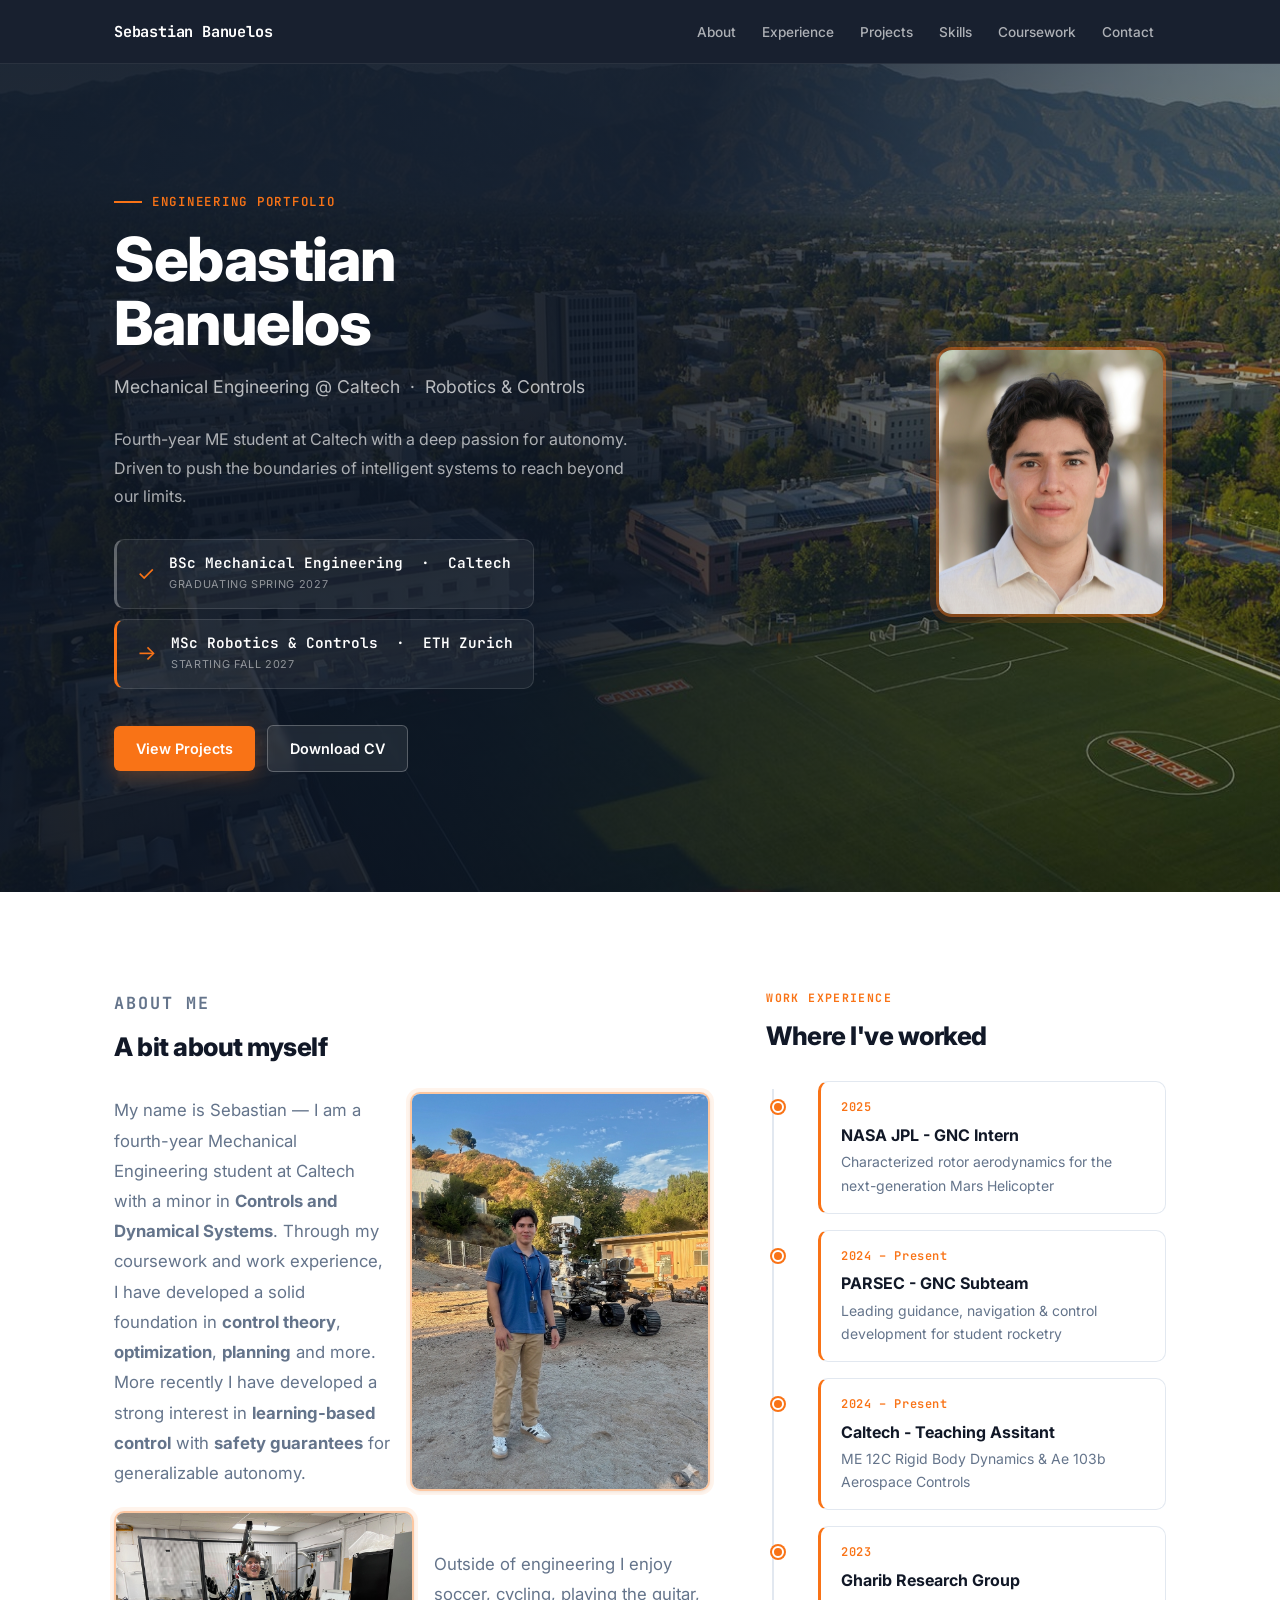
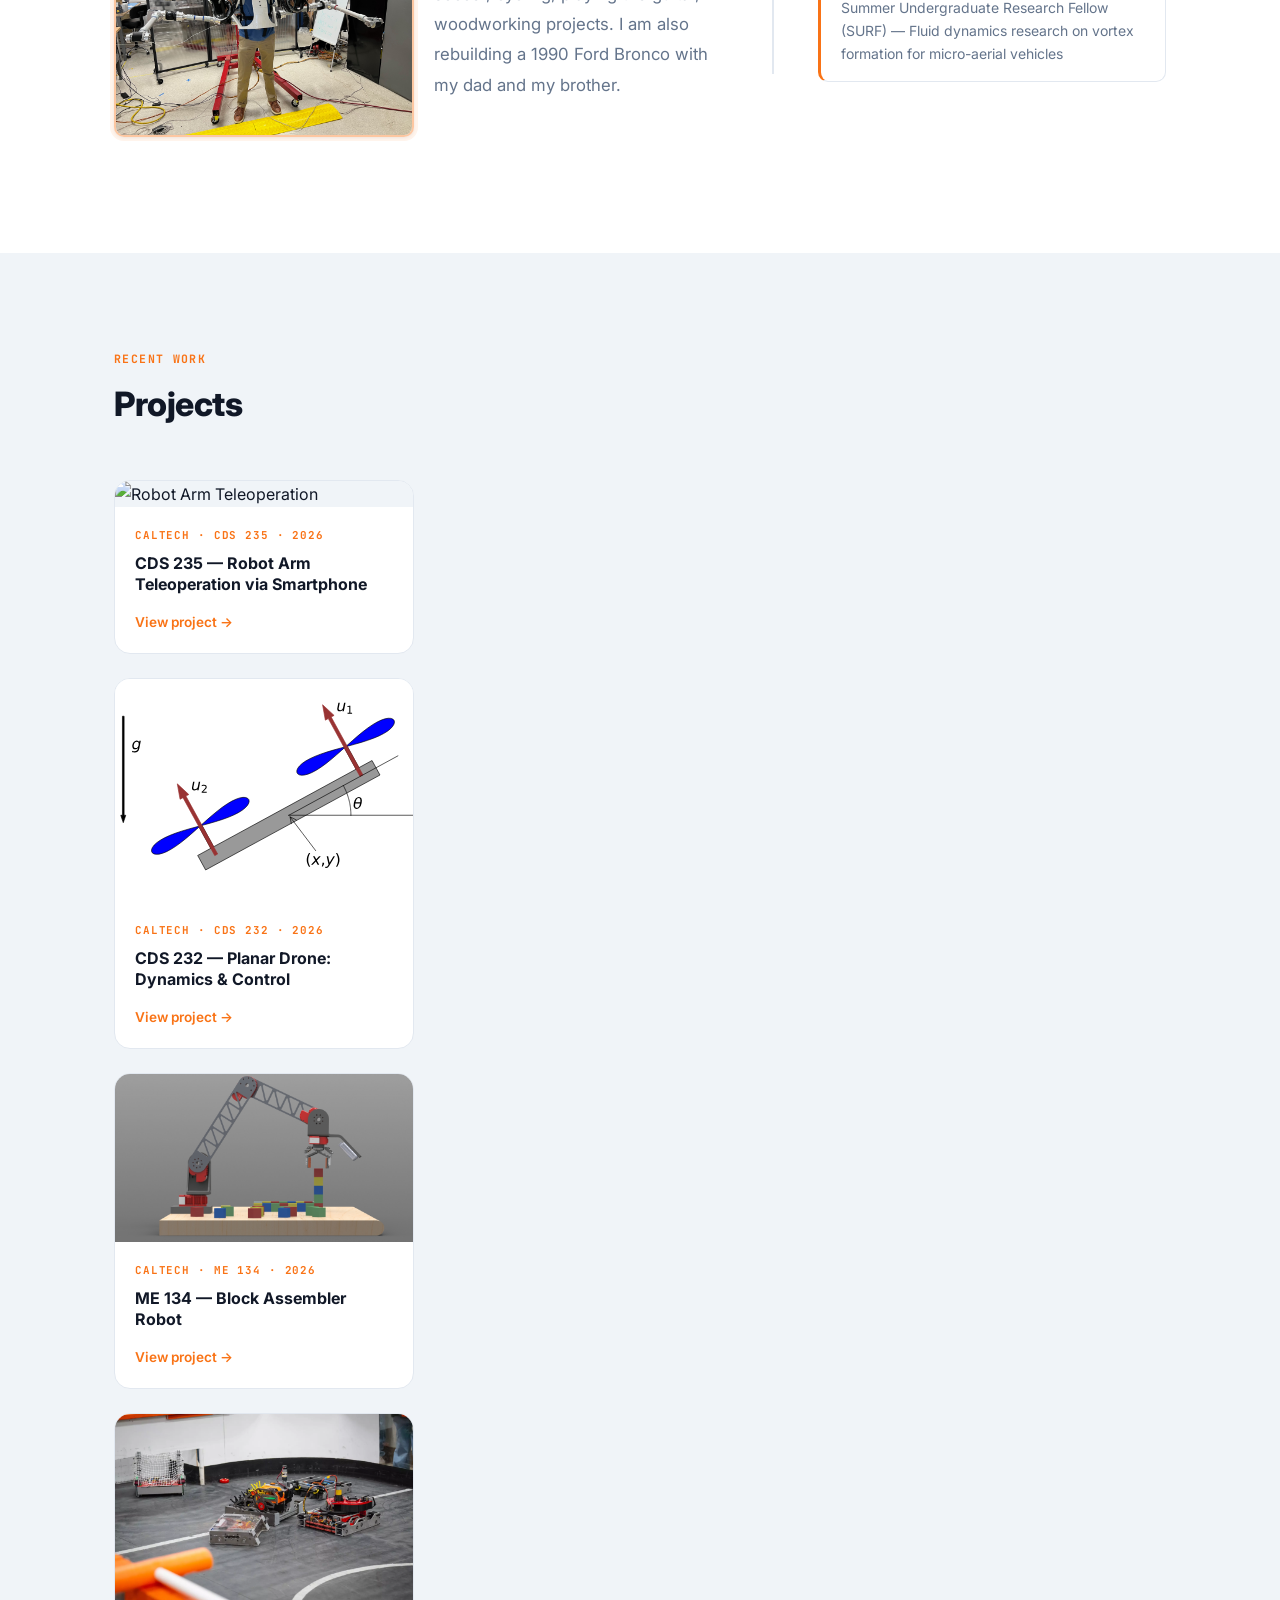
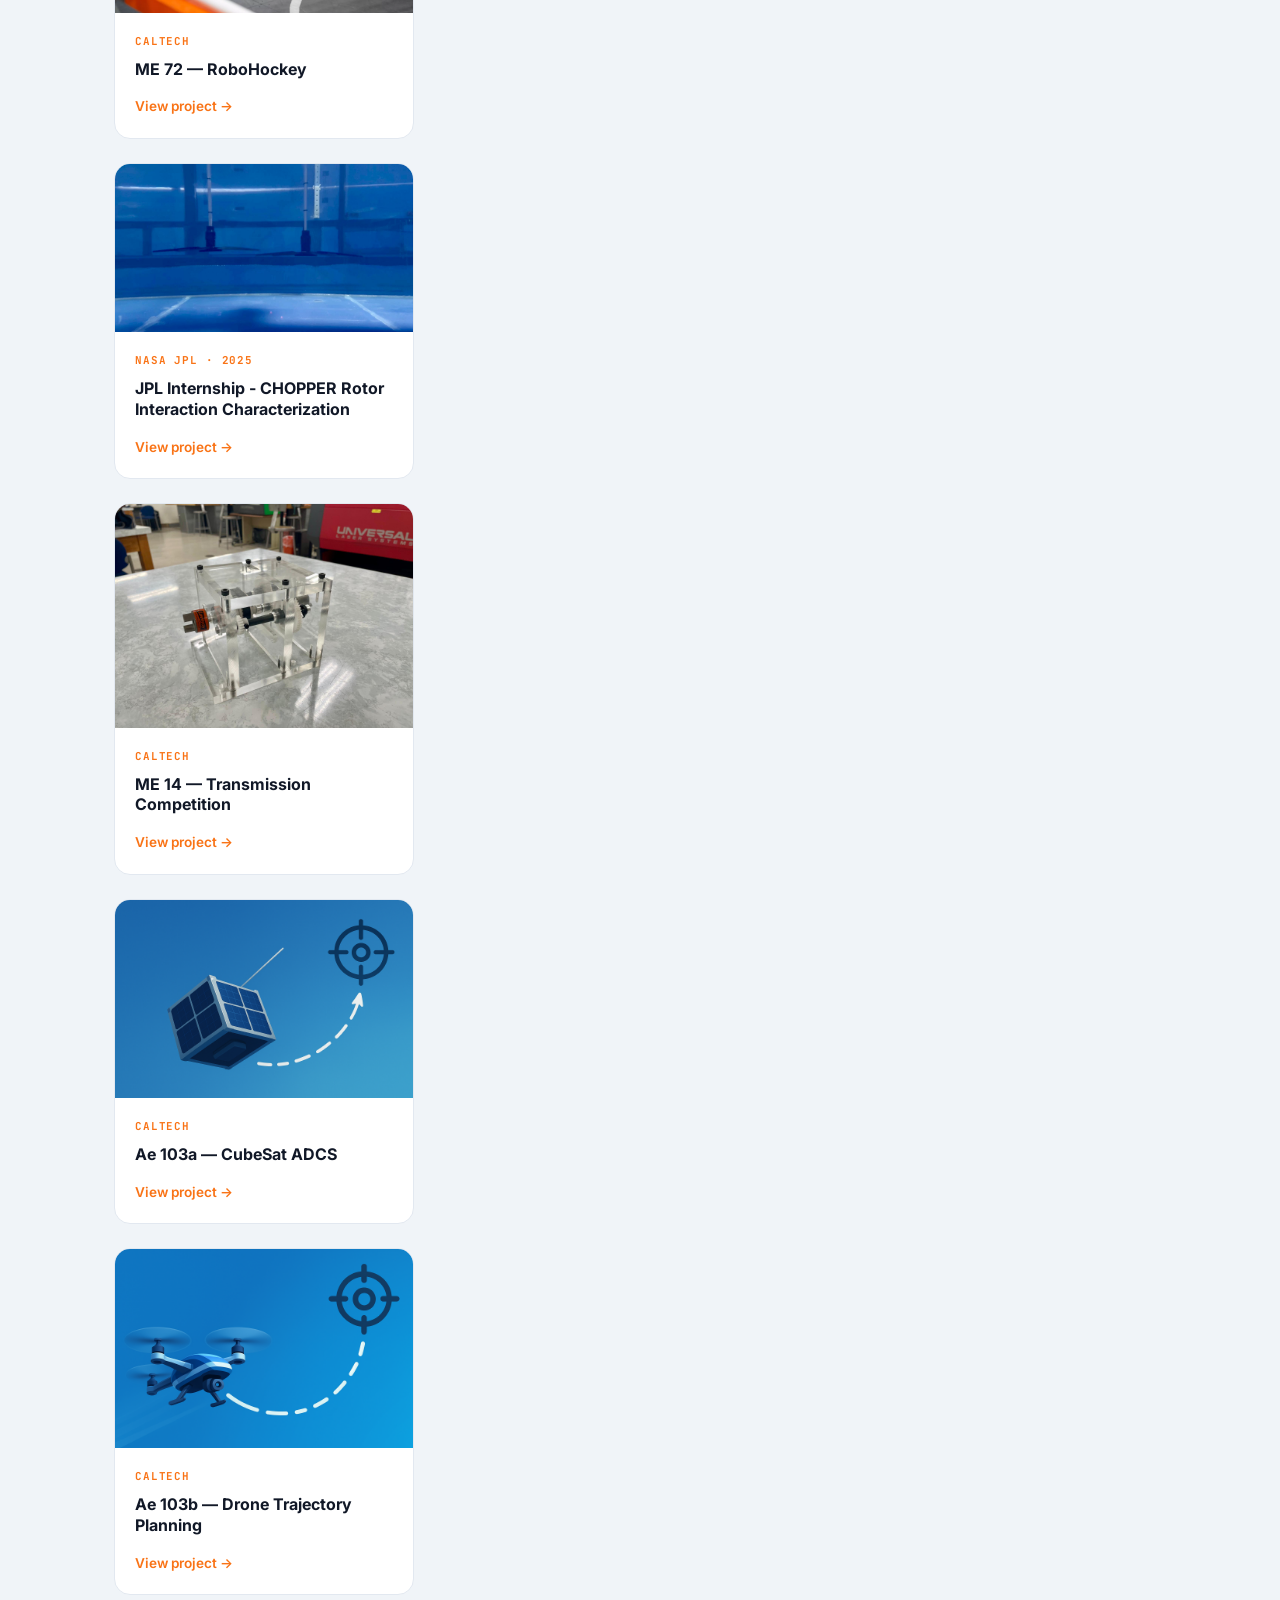
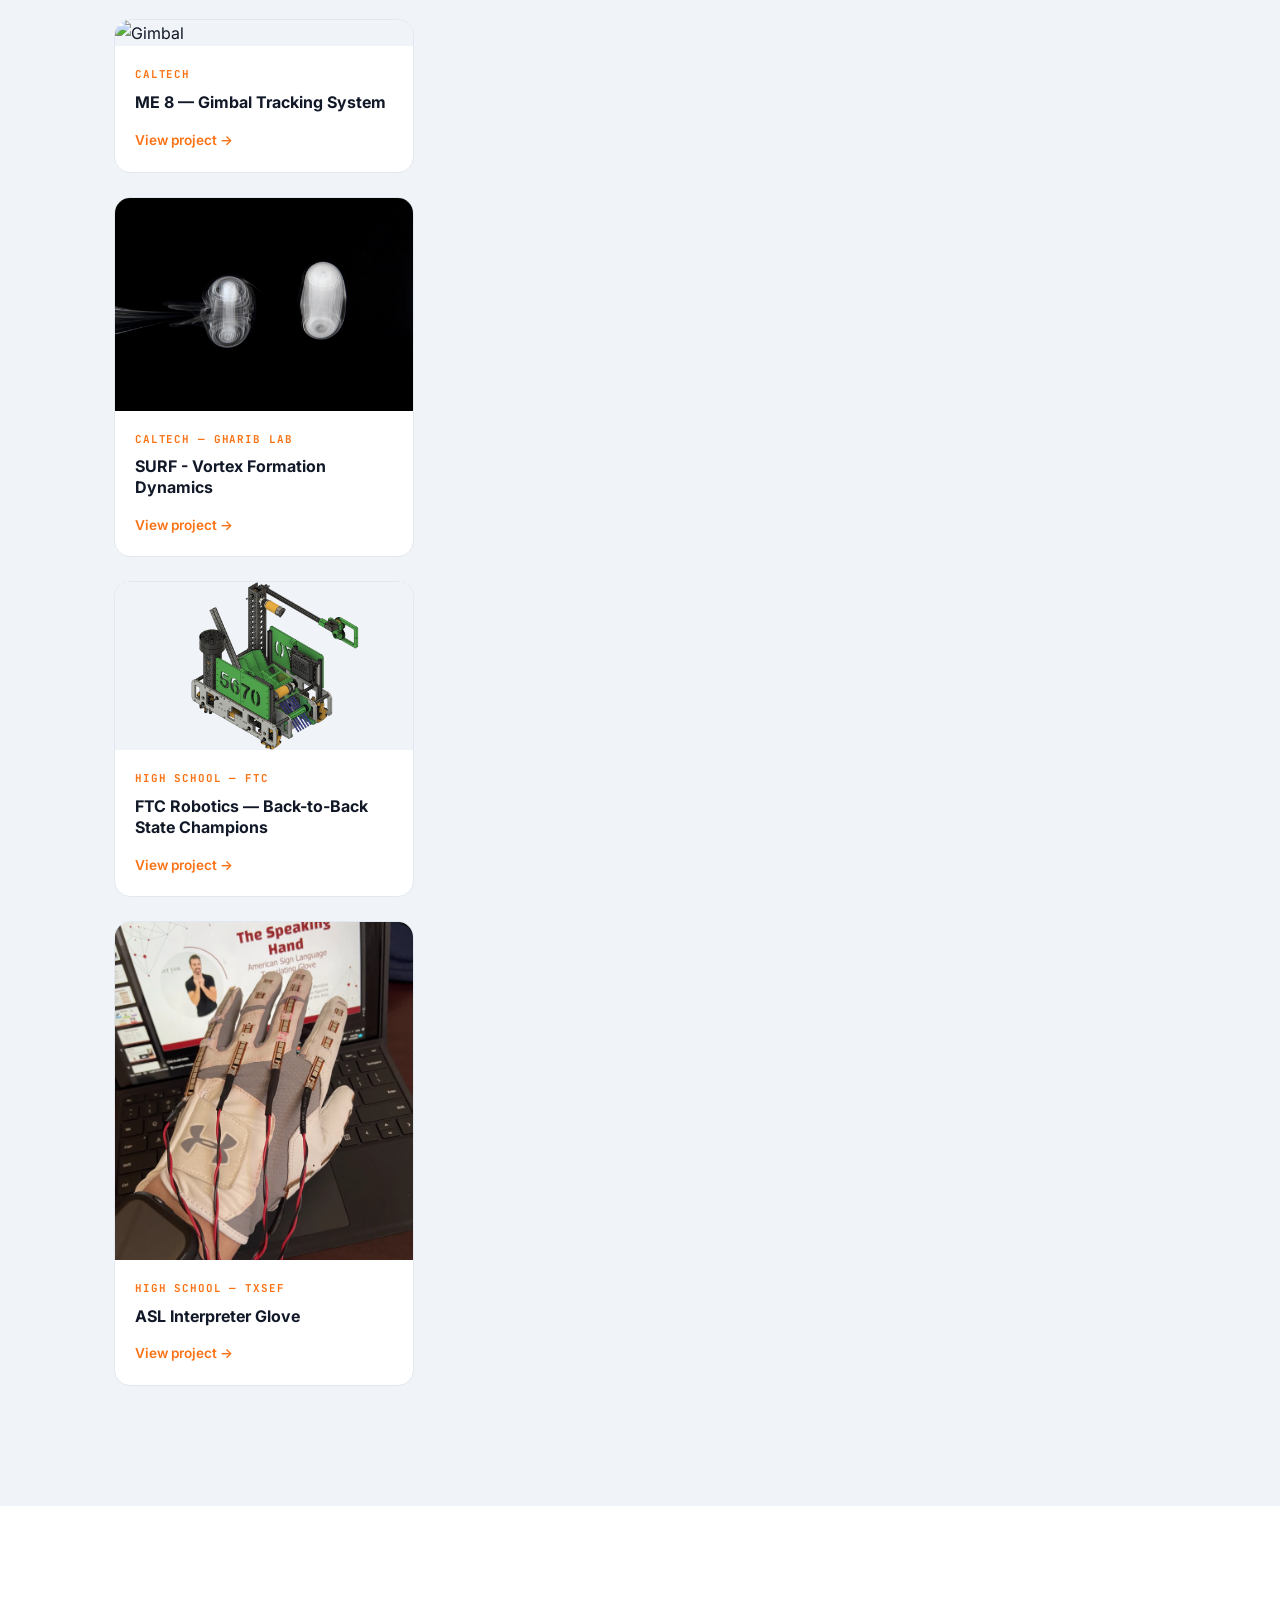
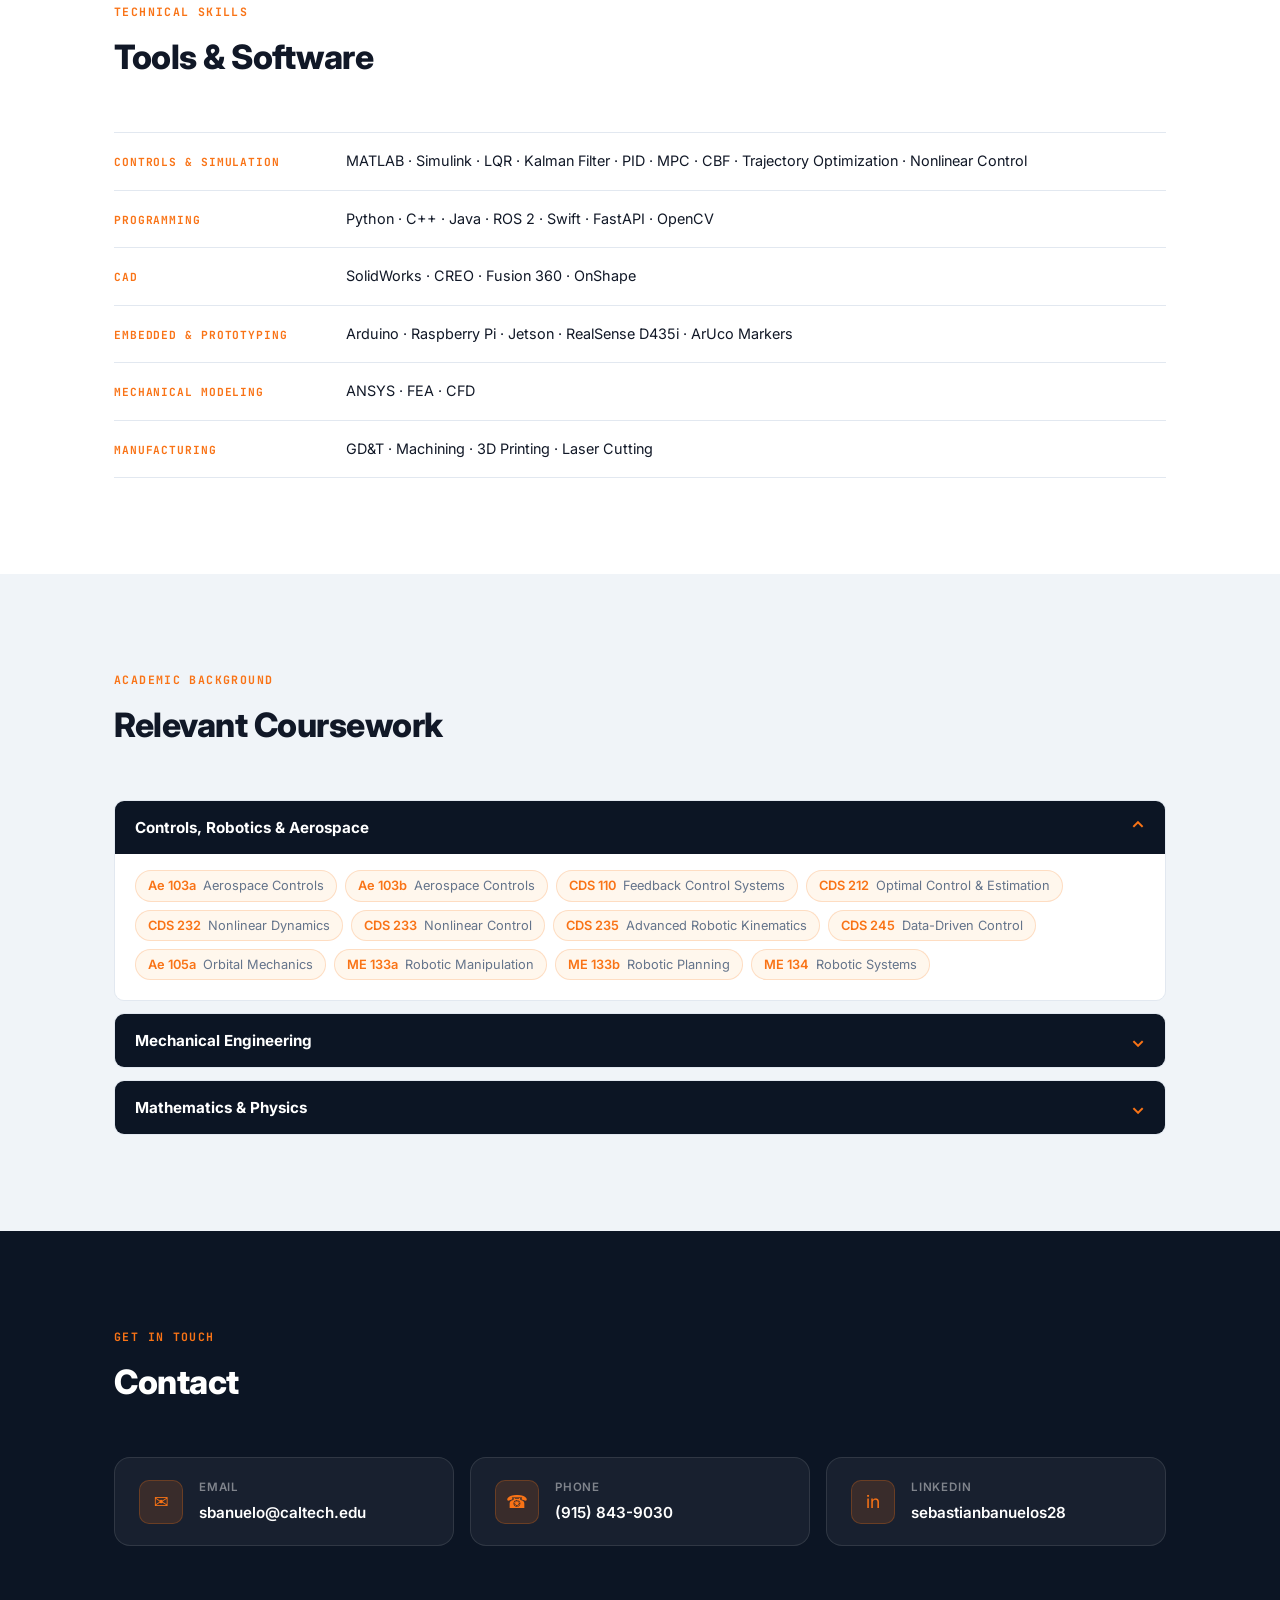
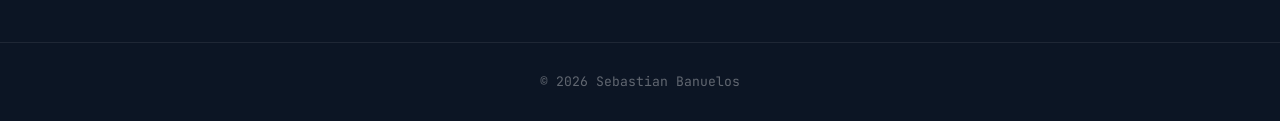
==== commit b313a52a: "landing page achievements" ====
--- a/index.html
+++ b/index.html
@@ -44,24 +44,22 @@
           <p class="hero__bio">
             Fourth-year ME student at Caltech with a deep passion for autonomy.
             Driven to push the boundaries of intelligent systems to reach beyond 
-            our physical limits.
+            our limits.
           </p>
-          <div class="hero__stats">
-            <div class="hero__stat">
-              <div class="hero__stat-value">NASA JPL</div>
-              <div class="hero__stat-label">GNC Intern</div>
-            </div>
-            <div class="hero__stat">
-              <div class="hero__stat-value">11</div>
-              <div class="hero__stat-label">Projects</div>
-            </div>
-            <div class="hero__stat">
-              <div class="hero__stat-value">29+</div>
-              <div class="hero__stat-label">Courses</div>
-            </div>
-            <div class="hero__stat">
-              <div class="hero__stat-value">2×</div>
-              <div class="hero__stat-label">State Champion</div>
+          <div class="hero__degrees">
+            <div class="hero__upcoming hero__upcoming--done">
+              <span class="hero__upcoming-arrow">✓</span>
+              <div class="hero__upcoming-text">
+                <span class="hero__upcoming-program">BSc Mechanical Engineering &nbsp;·&nbsp; Caltech</span>
+                <span class="hero__upcoming-date">Graduating Spring 2027</span>
+              </div>
+            </div>
+            <div class="hero__upcoming">
+              <span class="hero__upcoming-arrow">→</span>
+              <div class="hero__upcoming-text">
+                <span class="hero__upcoming-program">MSc Robotics &amp; Controls &nbsp;·&nbsp; ETH Zurich</span>
+                <span class="hero__upcoming-date">Starting Fall 2027</span>
+              </div>
             </div>
           </div>
           <div class="hero__actions">
--- a/css/style.css
+++ b/css/style.css
@@ -252,41 +252,56 @@
   line-height: 1.8;
 }
 
-/* stat strip */
-.hero__stats {
-  display: flex;
-  flex-wrap: wrap;
-  gap: 0;
+/* degree badges */
+.hero__degrees {
+  display: flex;
+  flex-direction: column;
+  gap: 10px;
   margin-bottom: 36px;
+  max-width: 420px;
+}
+
+.hero__upcoming {
+  display: flex;
+  align-items: center;
+  gap: 14px;
+  padding: 14px 20px;
   border: 1px solid rgba(255,255,255,.12);
+  border-left: 3px solid var(--color-accent);
   border-radius: var(--radius-md);
-  overflow: hidden;
-  max-width: 480px;
-}
-
-.hero__stat {
-  flex: 1;
-  min-width: 110px;
-  padding: 12px 16px;
-  border-right: 1px solid rgba(255,255,255,.1);
   background: rgba(255,255,255,.05);
 }
-.hero__stat:last-child { border-right: none; }
-
-.hero__stat-value {
+
+.hero__upcoming--done {
+  border-left-color: rgba(255,255,255,.3);
+}
+
+.hero__upcoming-arrow {
+  font-size: 1.3rem;
+  color: var(--color-accent);
+  flex-shrink: 0;
+  line-height: 1;
+}
+
+.hero__upcoming-text {
+  display: flex;
+  flex-direction: column;
+  gap: 3px;
+}
+
+.hero__upcoming-program {
   font-family: var(--font-mono);
-  font-size: 1.15rem;
-  font-weight: 700;
-  color: var(--color-accent);
-  line-height: 1.1;
-}
-
-.hero__stat-label {
+  font-size: .9rem;
+  font-weight: 600;
+  color: #fff;
+  line-height: 1.3;
+}
+
+.hero__upcoming-date {
   font-size: .68rem;
   color: rgba(255,255,255,.5);
   text-transform: uppercase;
   letter-spacing: .06em;
-  margin-top: 3px;
 }
 
 .hero__actions {
@@ -1379,6 +1394,64 @@
   text-transform: uppercase;
   letter-spacing: .08em;
   margin: 28px 0 10px;
+}
+
+/* ============================================================
+   PROJECT PAGE UTILITY CLASSES
+   ============================================================ */
+
+/* Two-column flex rows used in project pages */
+.proj-row {
+  display: flex;
+  gap: 40px;
+  align-items: flex-start;
+  margin: 20px 0;
+}
+.proj-row--center  { align-items: center; }
+.proj-row--stretch { align-items: stretch; }
+.proj-row__col        { flex: 1;   min-width: 0; }
+.proj-row__col--wide  { flex: 1.6; min-width: 0; }
+.proj-row__col--wider { flex: 1.8; min-width: 0; }
+
+/* Fixed-column inline image grids */
+.proj-img-grid-2 { display: grid; grid-template-columns: 1fr 1fr;     gap: 10px; margin: 10px 0; }
+.proj-img-grid-3 { display: grid; grid-template-columns: 1fr 1fr 1fr; gap: 10px; margin: 20px 0; }
+
+/* Photo strip: 0.5fr 1fr 0.5fr (used in cds235) — replaces fixed height:300px */
+.proj-img-strip { display: grid; grid-template-columns: 0.5fr 1fr 0.5fr; gap: 10px; margin-top: 24px; }
+.proj-img-strip img {
+  width: 100%;
+  object-fit: cover;
+  border-radius: var(--radius-md);
+  border: 1px solid var(--color-border);
+  aspect-ratio: 4/3;
+}
+
+/* Fixed-width sidebar image grid (used in cds232) */
+.proj-img-sidebar {
+  flex-shrink: 0;
+  display: grid;
+  grid-template-columns: 1fr 1fr;
+  gap: 10px;
+  width: 580px;
+}
+
+/* Node cards row (ROS architecture diagrams in cds235, me134) */
+.node-cards-row {
+  display: flex;
+  align-items: stretch;
+  gap: 0;
+  margin: 20px 0;
+}
+.node-divider {
+  display: flex;
+  align-items: center;
+  justify-content: center;
+  padding: 0 6px;
+  flex-shrink: 0;
+  font-size: 1.8rem;
+  font-weight: 700;
+  color: var(--color-accent);
 }
 
 /* ============================================================
@@ -1415,7 +1488,7 @@
   .hero__inner { flex-direction: column-reverse; gap: 32px; text-align: center; }
   .hero__greeting { justify-content: center; }
   .hero__bio { margin-left: auto; margin-right: auto; }
-  .hero__stats { margin-left: auto; margin-right: auto; }
+  .hero__degrees { margin-left: auto; margin-right: auto; }
   .hero__actions { justify-content: center; }
   .hero__photo { width: 160px; height: 190px; }
 
@@ -1426,11 +1499,69 @@
   .skills-row { grid-template-columns: 160px 1fr; gap: 20px; }
   .img-grid { grid-template-columns: 1fr; }
   .contact-grid { grid-template-columns: 1fr; }
+
+  /* PDF embed — reduce from fixed 780px */
+  .pdf-embed__frame { height: min(500px, 70vh); }
+
+  /* Video pairs — stack vertically */
+  .video-pair { flex-direction: column; }
+
+  /* Masonry grid + cards — override JS-set inline widths */
+  .projects-grid { width: 100% !important; }
+  .card { width: 100% !important; margin-bottom: 16px; }
+}
+
+@media (max-width: 640px) {
+  /* About section — stack bio rows and make photos full-width */
+  .about__bio-row {
+    flex-direction: column;
+  }
+  .about__photo {
+    width: 100%;
+    height: auto;
+  }
+
+  /* Stack all project flex rows into single column */
+  .proj-row,
+  .proj-row.proj-row--center,
+  .proj-row.proj-row--stretch {
+    flex-direction: column;
+    gap: 24px;
+  }
+  .proj-row__col,
+  .proj-row__col--wide,
+  .proj-row__col--wider {
+    flex: unset;
+    width: 100%;
+  }
+
+  /* Collapse fixed-column image grids */
+  .proj-img-grid-2,
+  .proj-img-grid-3,
+  .proj-img-strip {
+    grid-template-columns: 1fr;
+  }
+
+  /* cds232 sidebar grid — go full width */
+  .proj-img-sidebar {
+    width: 100%;
+    flex-shrink: 1;
+    grid-template-columns: 1fr;
+  }
+
+  /* Node cards — stack vertically, hide arrow dividers */
+  .node-cards-row {
+    flex-direction: column;
+    gap: 12px;
+  }
+  .node-divider { display: none; }
+
+  /* Cropped video wrap — reduce from 680px to something phone-friendly */
+  .video-wrap--cropped { height: 360px; }
 }
 
 @media (max-width: 480px) {
   .skills-row { grid-template-columns: 1fr; gap: 4px; }
   .hero__name { font-size: 2.2rem; }
-  .hero__stats { max-width: 100%; }
-  .hero__stat { min-width: 80px; padding: 10px 12px; }
-}
+  .hero__degrees { max-width: 100%; }
+}
